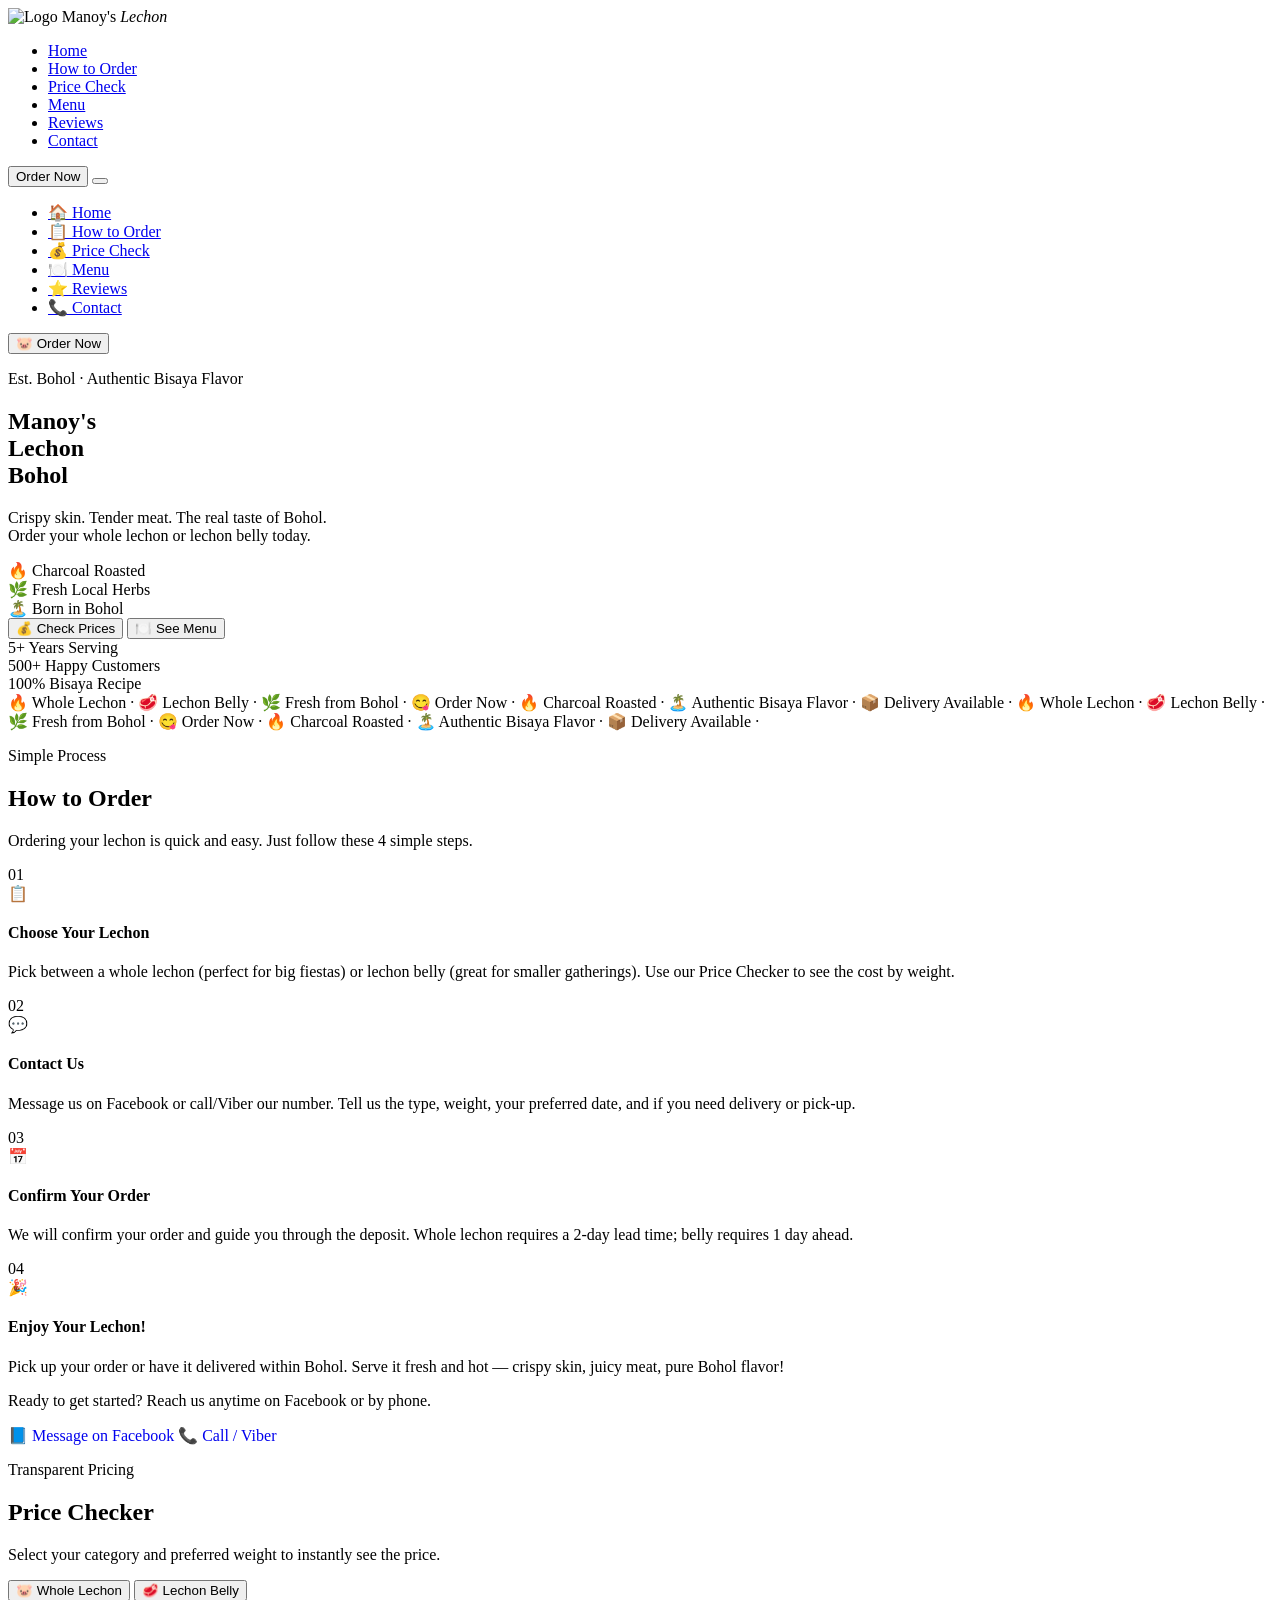
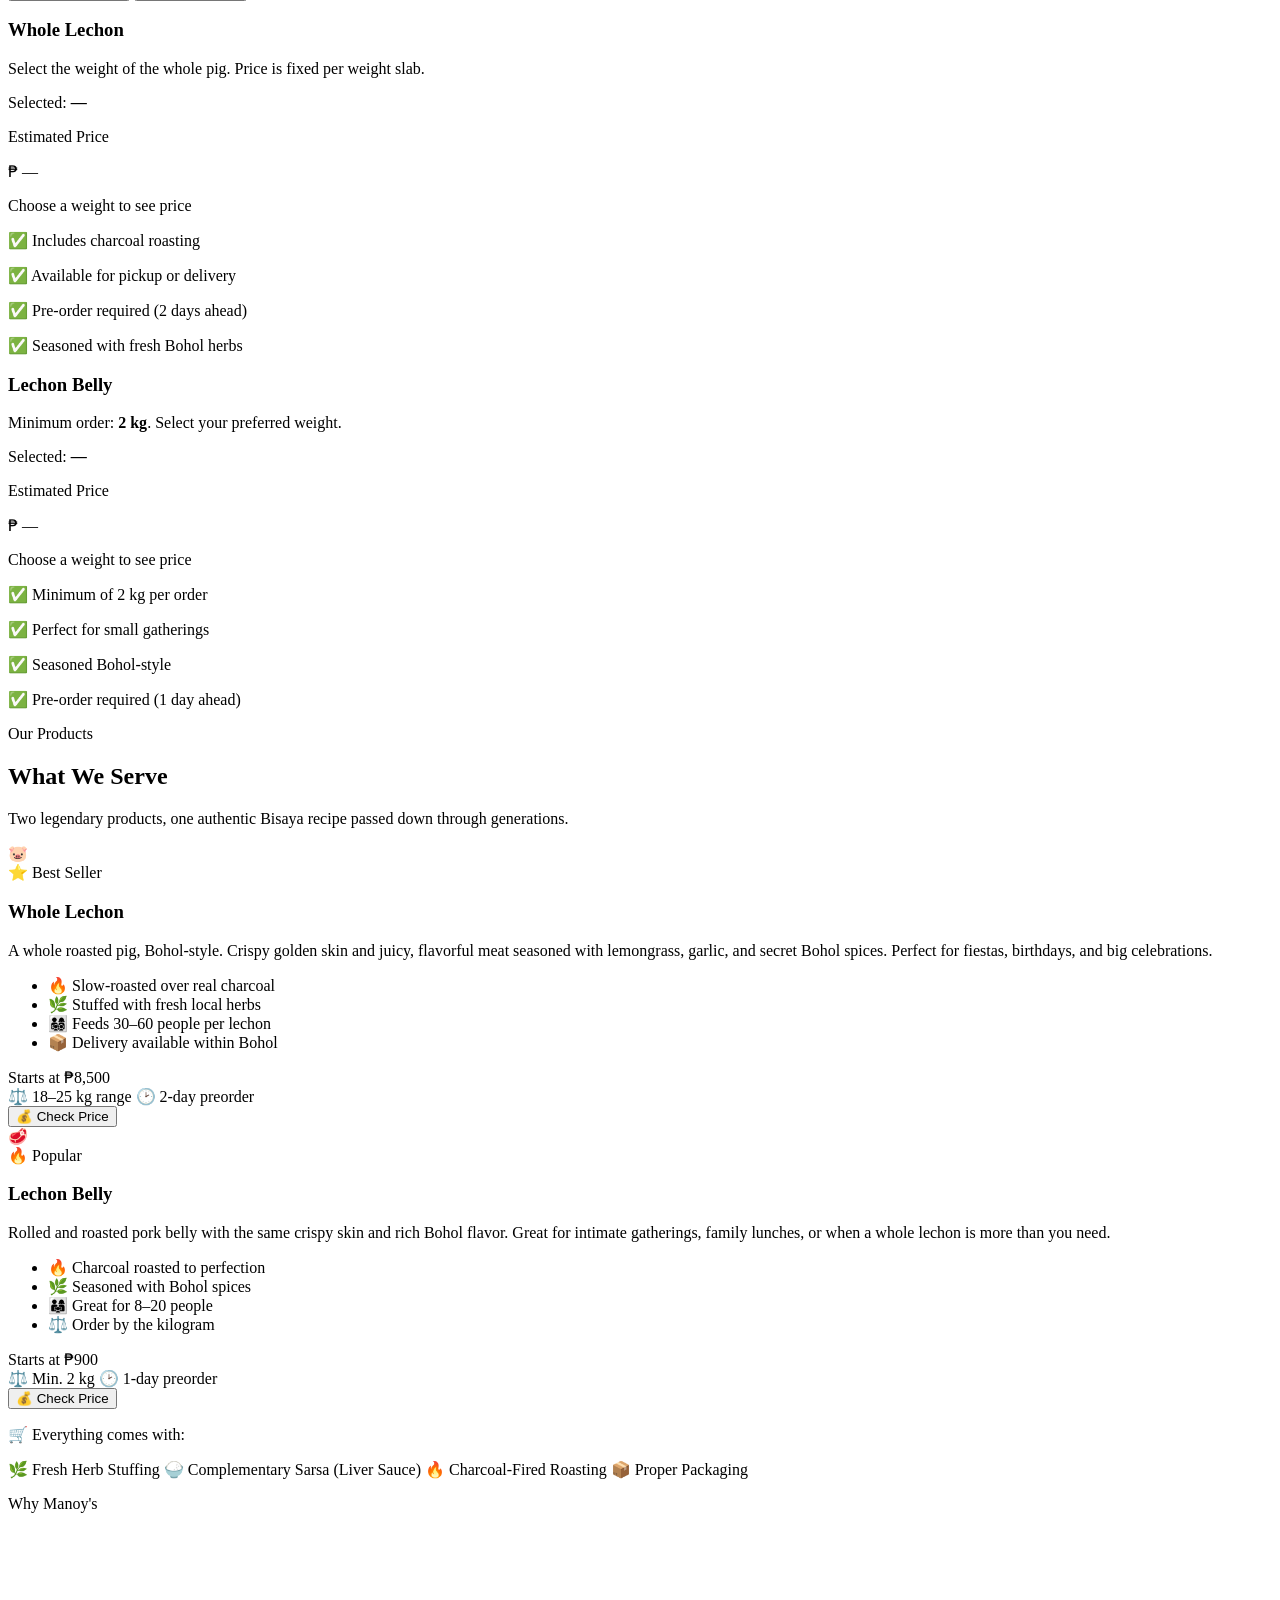
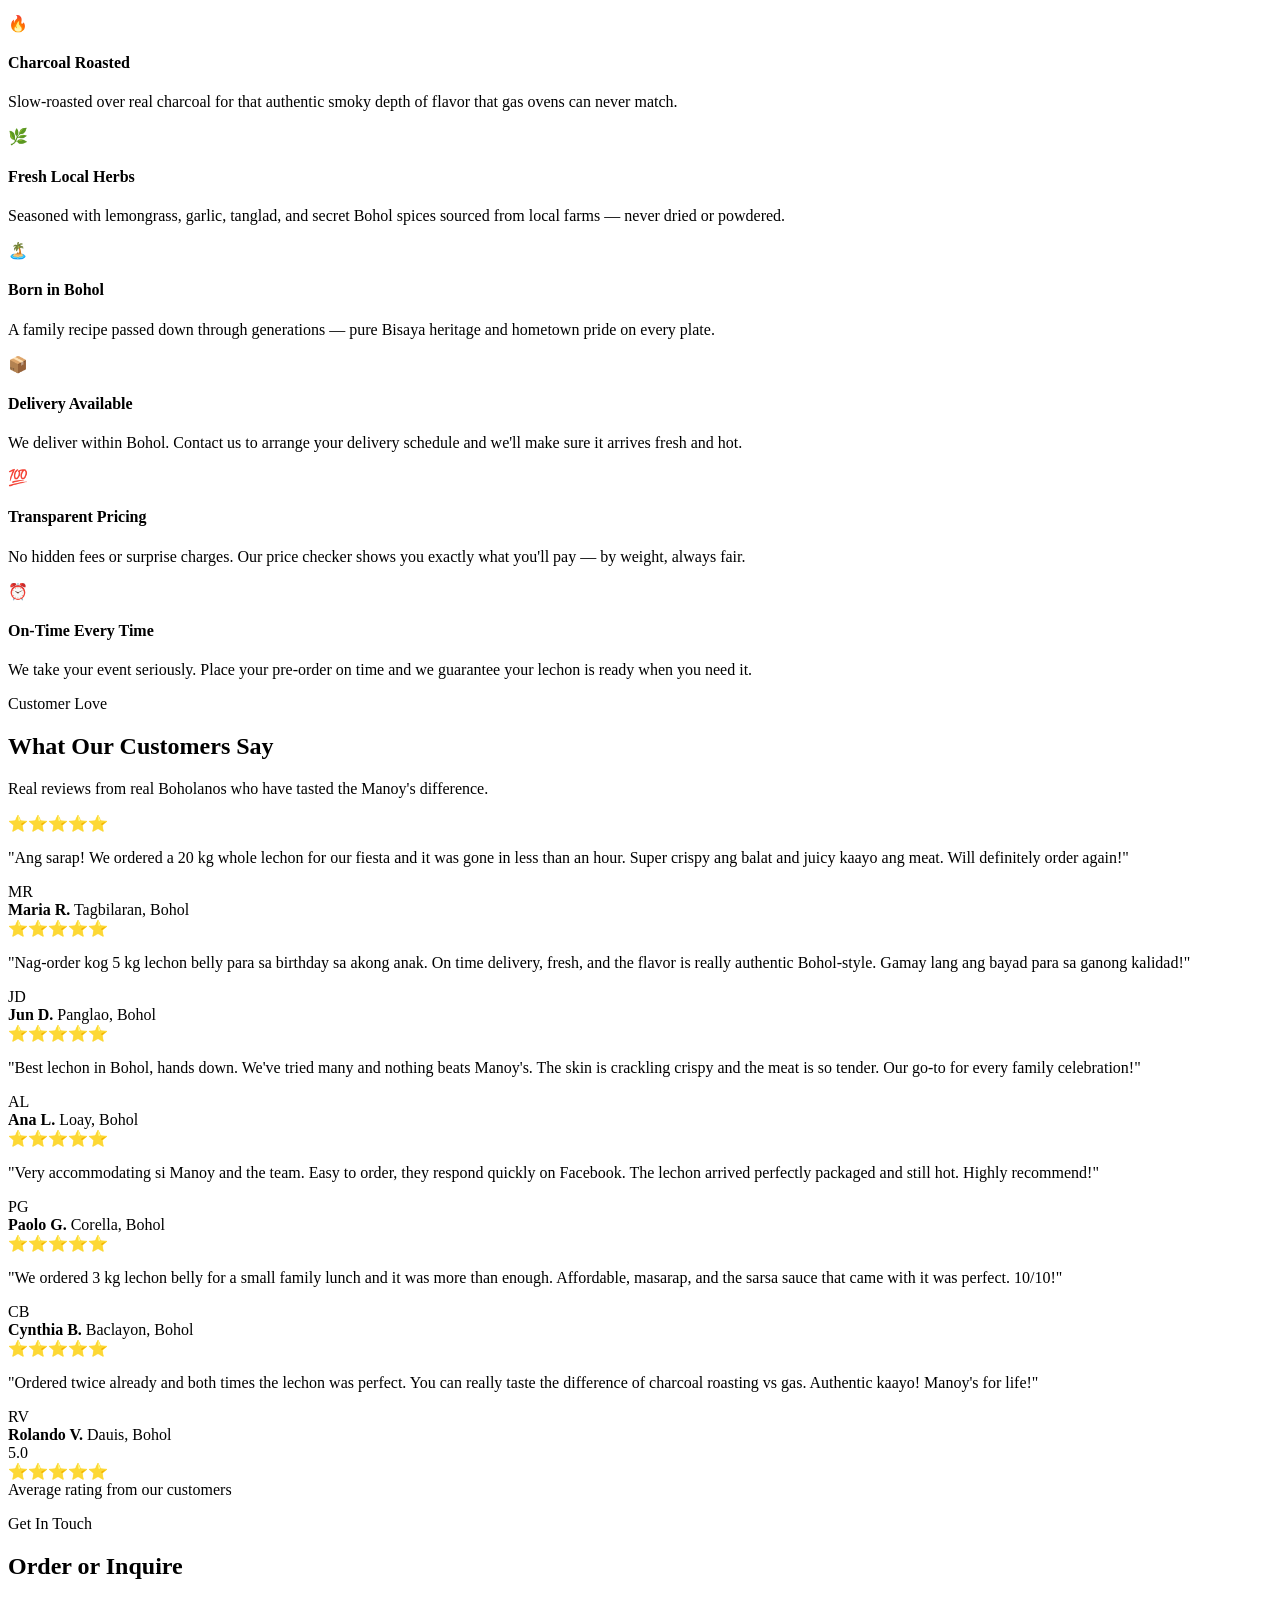
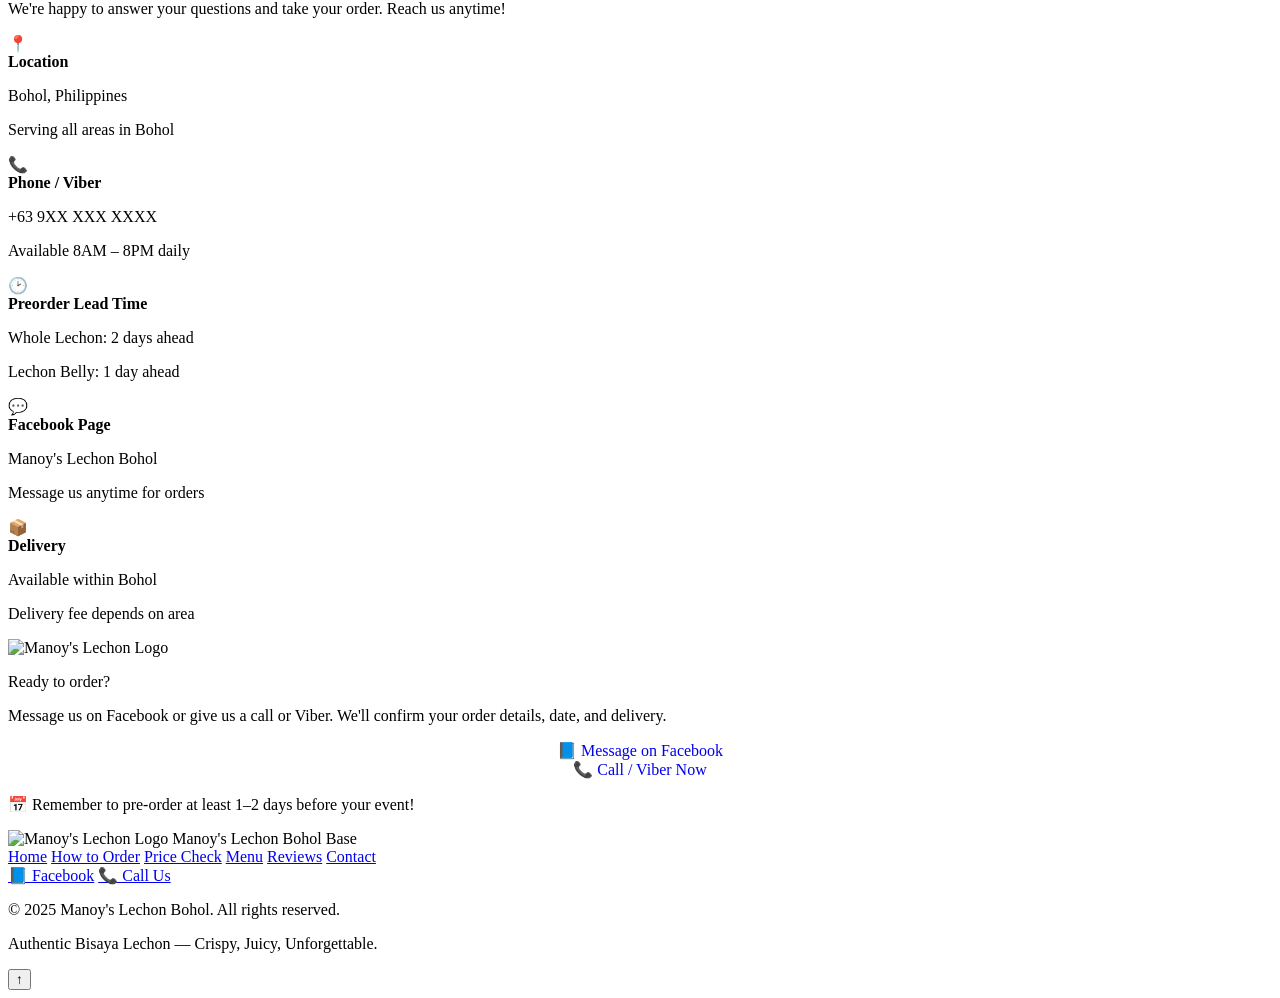
==== index.html @ db697793 "Create index.html for Manoy's Lechon Bohol website Add a complete HTML structure for Manoy's Lechon " ====
<!DOCTYPE html>
<html lang="en">
<head>
  <meta charset="UTF-8" />
  <meta name="viewport" content="width=device-width, initial-scale=1.0" />
  <title>Manoy's Lechon Bohol — Authentic Bisaya Lechon</title>
  <meta name="description" content="Manoy's Lechon Bohol — Crispy skin, tender meat, authentic Bisaya flavor. Order whole lechon or lechon belly for pickup or delivery in Bohol, Philippines." />
  <link rel="preconnect" href="https://fonts.googleapis.com" />
  <link rel="preconnect" href="https://fonts.gstatic.com" crossorigin />
  <link href="https://fonts.googleapis.com/css2?family=Playfair+Display:ital,wght@0,700;0,900;1,700&family=Nunito:wght@400;600;700;800&display=swap" rel="stylesheet" />
  <link rel="stylesheet" href="style.css" />
</head>
<body>

  <!-- ============================================================
       NAVBAR
  ============================================================ -->
  <nav class="navbar" id="navbar">
    <div class="nav-inner">
      <div class="logo">
       <img src="/asset/picture/logo.png" alt="Logo" class="logo-icon">
        <span class="logo-text">Manoy's <em>Lechon</em></span>
      </div>
      <ul class="nav-links" id="nav-links">
        <li><a href="#hero" onclick="closeMenu()">Home</a></li>
        <li><a href="#how-to-order" onclick="closeMenu()">How to Order</a></li>
        <li><a href="#price-checker" onclick="closeMenu()">Price Check</a></li>
        <li><a href="#menu" onclick="closeMenu()">Menu</a></li>
        <li><a href="#reviews" onclick="closeMenu()">Reviews</a></li>
        <li><a href="#contact" onclick="closeMenu()">Contact</a></li>
      </ul>
      <button class="nav-cta" onclick="document.getElementById('price-checker').scrollIntoView({behavior:'smooth'})">
        Order Now
      </button>
      <!-- Hamburger -->
      <button class="hamburger" id="hamburger" onclick="toggleMenu()" aria-label="Open menu">
        <span></span><span></span><span></span>
      </button>
    </div>
    <!-- Mobile Menu -->
    <div class="mobile-menu" id="mobile-menu">
      <ul>
        <li><a href="#hero" onclick="closeMenu()">🏠 Home</a></li>
        <li><a href="#how-to-order" onclick="closeMenu()">📋 How to Order</a></li>
        <li><a href="#price-checker" onclick="closeMenu()">💰 Price Check</a></li>
        <li><a href="#menu" onclick="closeMenu()">🍽️ Menu</a></li>
        <li><a href="#reviews" onclick="closeMenu()">⭐ Reviews</a></li>
        <li><a href="#contact" onclick="closeMenu()">📞 Contact</a></li>
      </ul>
      <button class="btn-primary mobile-order-btn"
        onclick="closeMenu(); document.getElementById('price-checker').scrollIntoView({behavior:'smooth'})">
        🐷 Order Now
      </button>
    </div>
  </nav>

  <!-- ============================================================
       HERO SECTION
  ============================================================ -->
  <section class="hero" id="hero">
    <!-- Flame decorations -->
    <div class="flame-wrap left">
      <div class="flame f1"></div>
      <div class="flame f2"></div>
      <div class="flame f3"></div>
    </div>
    <div class="flame-wrap right">
      <div class="flame f1"></div>
      <div class="flame f2"></div>
      <div class="flame f3"></div>
    </div>

    <div class="hero-content reveal">
      <p class="hero-sub">Est. Bohol · Authentic Bisaya Flavor</p>
      <h1 class="hero-title">
        Manoy's<br /><span class="accent-word">Lechon</span><br />Bohol
      </h1>
      <p class="hero-desc">
        Crispy skin. Tender meat. The real taste of Bohol.<br />
        Order your whole lechon or lechon belly today.
      </p>

      <!-- Trust badges -->
      <div class="hero-badges">
        <div class="hero-badge">🔥 Charcoal Roasted</div>
        <div class="hero-badge">🌿 Fresh Local Herbs</div>
        <div class="hero-badge">🏝️ Born in Bohol</div>
      </div>

      <div class="hero-btns">
        <button class="btn-primary" onclick="document.getElementById('price-checker').scrollIntoView({behavior:'smooth'})">
          💰 Check Prices
        </button>
        <button class="btn-outline" onclick="document.getElementById('menu').scrollIntoView({behavior:'smooth'})">
          🍽️ See Menu
        </button>
      </div>

      <!-- Quick stats -->
      <div class="hero-stats">
        <div class="hero-stat">
          <span class="stat-number">5+</span>
          <span class="stat-label">Years Serving</span>
        </div>
        <div class="stat-divider"></div>
        <div class="hero-stat">
          <span class="stat-number">500+</span>
          <span class="stat-label">Happy Customers</span>
        </div>
        <div class="stat-divider"></div>
        <div class="hero-stat">
          <span class="stat-number">100%</span>
          <span class="stat-label">Bisaya Recipe</span>
        </div>
      </div>
    </div>

    <!-- Scroll ticker -->
    <div class="ticker-wrap">
      <div class="ticker-track">
        <span class="ticker-item">🔥 Whole Lechon</span>
        <span class="ticker-item">·</span>
        <span class="ticker-item">🥩 Lechon Belly</span>
        <span class="ticker-item">·</span>
        <span class="ticker-item">🌿 Fresh from Bohol</span>
        <span class="ticker-item">·</span>
        <span class="ticker-item">😋 Order Now</span>
        <span class="ticker-item">·</span>
        <span class="ticker-item">🔥 Charcoal Roasted</span>
        <span class="ticker-item">·</span>
        <span class="ticker-item">🏝️ Authentic Bisaya Flavor</span>
        <span class="ticker-item">·</span>
        <span class="ticker-item">📦 Delivery Available</span>
        <span class="ticker-item">·</span>
        <span class="ticker-item">🔥 Whole Lechon</span>
        <span class="ticker-item">·</span>
        <span class="ticker-item">🥩 Lechon Belly</span>
        <span class="ticker-item">·</span>
        <span class="ticker-item">🌿 Fresh from Bohol</span>
        <span class="ticker-item">·</span>
        <span class="ticker-item">😋 Order Now</span>
        <span class="ticker-item">·</span>
        <span class="ticker-item">🔥 Charcoal Roasted</span>
        <span class="ticker-item">·</span>
        <span class="ticker-item">🏝️ Authentic Bisaya Flavor</span>
        <span class="ticker-item">·</span>
        <span class="ticker-item">📦 Delivery Available</span>
        <span class="ticker-item">·</span>
      </div>
    </div>
  </section>

  <!-- ============================================================
       HOW TO ORDER SECTION
  ============================================================ -->
  <section class="how-to-order" id="how-to-order">
    <div class="section-header reveal">
      <p class="section-tag">Simple Process</p>
      <h2 class="section-title">How to Order</h2>
      <p class="section-desc">Ordering your lechon is quick and easy. Just follow these 4 simple steps.</p>
    </div>

    <div class="steps-grid">
      <!-- Step 1 -->
      <div class="step-card reveal">
        <div class="step-number">01</div>
        <div class="step-icon">📋</div>
        <h4 class="step-title">Choose Your Lechon</h4>
        <p class="step-desc">Pick between a whole lechon (perfect for big fiestas) or lechon belly (great for smaller gatherings). Use our Price Checker to see the cost by weight.</p>
      </div>

      <!-- Step 2 -->
      <div class="step-card reveal">
        <div class="step-number">02</div>
        <div class="step-icon">💬</div>
        <h4 class="step-title">Contact Us</h4>
        <p class="step-desc">Message us on Facebook or call/Viber our number. Tell us the type, weight, your preferred date, and if you need delivery or pick-up.</p>
      </div>

      <!-- Step 3 -->
      <div class="step-card reveal">
        <div class="step-number">03</div>
        <div class="step-icon">📅</div>
        <h4 class="step-title">Confirm Your Order</h4>
        <p class="step-desc">We will confirm your order and guide you through the deposit. Whole lechon requires a 2-day lead time; belly requires 1 day ahead.</p>
      </div>

      <!-- Step 4 -->
      <div class="step-card reveal">
        <div class="step-number">04</div>
        <div class="step-icon">🎉</div>
        <h4 class="step-title">Enjoy Your Lechon!</h4>
        <p class="step-desc">Pick up your order or have it delivered within Bohol. Serve it fresh and hot — crispy skin, juicy meat, pure Bohol flavor!</p>
      </div>
    </div>

    <!-- CTA strip -->
    <div class="steps-cta reveal">
      <p>Ready to get started? Reach us anytime on Facebook or by phone.</p>
      <div class="steps-cta-btns">
        <a class="btn-primary" href="#" style="text-decoration:none;">📘 Message on Facebook</a>
        <a class="btn-outline" href="tel:+639XXXXXXXXX" style="text-decoration:none;">📞 Call / Viber</a>
      </div>
    </div>
  </section>

  <!-- ============================================================
       PRICE CHECKER SECTION
  ============================================================ -->
  <section class="price-checker" id="price-checker">
    <div class="section-header reveal">
      <p class="section-tag">Transparent Pricing</p>
      <h2 class="section-title">Price Checker</h2>
      <p class="section-desc">Select your category and preferred weight to instantly see the price.</p>
    </div>

    <!-- Category Tabs -->
    <div class="tab-group reveal">
      <button class="tab-btn active" data-tab="whole" onclick="switchTab('whole', this)">
        🐷 Whole Lechon
      </button>
      <button class="tab-btn" data-tab="belly" onclick="switchTab('belly', this)">
        🥩 Lechon Belly
      </button>
    </div>

    <!-- ── WHOLE LECHON PANEL ── -->
    <div class="tab-panel active reveal" id="panel-whole">
      <div class="checker-card">
        <div class="checker-left">
          <h3 class="checker-cat-title">Whole Lechon</h3>
          <p class="checker-note">Select the weight of the whole pig. Price is fixed per weight slab.</p>
          <div class="kg-buttons" id="whole-kg-buttons">
            <!-- Buttons are generated by JavaScript from WHOLE_LECHON_PRICES -->
          </div>
          <div class="kg-display">
            <span>Selected: </span>
            <strong id="whole-selected-kg">—</strong>
          </div>
        </div>

        <div class="checker-right">
          <div class="price-box" id="whole-price-box">
            <p class="price-label">Estimated Price</p>
            <p class="price-amount" id="whole-price">₱ —</p>
            <p class="price-sub" id="whole-price-sub">Choose a weight to see price</p>
            <div class="avail-badge" id="whole-avail"></div>
          </div>
          <div class="checker-info-box">
            <p>✅ Includes charcoal roasting</p>
            <p>✅ Available for pickup or delivery</p>
            <p>✅ Pre-order required (2 days ahead)</p>
            <p>✅ Seasoned with fresh Bohol herbs</p>
          </div>
        </div>
      </div>
    </div>

    <!-- ── LECHON BELLY PANEL ── -->
    <div class="tab-panel" id="panel-belly">
      <div class="checker-card">
        <div class="checker-left">
          <h3 class="checker-cat-title">Lechon Belly</h3>
          <p class="checker-note">Minimum order: <strong>2 kg</strong>. Select your preferred weight.</p>
          <div class="kg-buttons" id="belly-kg-buttons">
            <!-- Buttons are generated by JavaScript from BELLY_PRICES -->
          </div>
          <div class="kg-display">
            <span>Selected: </span>
            <strong id="belly-selected-kg">—</strong>
          </div>
        </div>

        <div class="checker-right">
          <div class="price-box" id="belly-price-box">
            <p class="price-label">Estimated Price</p>
            <p class="price-amount" id="belly-price">₱ —</p>
            <p class="price-sub" id="belly-price-sub">Choose a weight to see price</p>
            <div class="avail-badge" id="belly-avail"></div>
          </div>
          <div class="checker-info-box">
            <p>✅ Minimum of 2 kg per order</p>
            <p>✅ Perfect for small gatherings</p>
            <p>✅ Seasoned Bohol-style</p>
            <p>✅ Pre-order required (1 day ahead)</p>
          </div>
        </div>
      </div>
    </div>
  </section>

  <!-- ============================================================
       MENU / PRODUCT SHOWCASE SECTION
  ============================================================ -->
  <section class="menu-section" id="menu">
    <div class="section-header reveal">
      <p class="section-tag">Our Products</p>
      <h2 class="section-title">What We Serve</h2>
      <p class="section-desc">Two legendary products, one authentic Bisaya recipe passed down through generations.</p>
    </div>

    <div class="menu-grid">
      <!-- Whole Lechon Card -->
      <div class="menu-card reveal">
        <div class="menu-img-wrap">
          <div class="menu-img-placeholder whole-placeholder">
            <span class="product-emoji">🐷</span>
          </div>
          <div class="menu-badge">⭐ Best Seller</div>
        </div>
        <div class="menu-card-body">
          <h3>Whole Lechon</h3>
          <p>A whole roasted pig, Bohol-style. Crispy golden skin and juicy, flavorful meat seasoned with lemongrass, garlic, and secret Bohol spices. Perfect for fiestas, birthdays, and big celebrations.</p>
          <ul class="menu-features">
            <li>🔥 Slow-roasted over real charcoal</li>
            <li>🌿 Stuffed with fresh local herbs</li>
            <li>👨‍👩‍👧‍👦 Feeds 30–60 people per lechon</li>
            <li>📦 Delivery available within Bohol</li>
          </ul>
          <div class="menu-price-range">
            <span class="price-from">Starts at</span>
            <span class="price-value" id="whole-start-price">₱8,500</span>
          </div>
          <div class="menu-specs">
            <span>⚖️ 18–25 kg range</span>
            <span>🕑 2-day preorder</span>
          </div>
          <button class="btn-primary" onclick="switchTab('whole', document.querySelector('[data-tab=whole]')); document.getElementById('price-checker').scrollIntoView({behavior:'smooth'})">
            💰 Check Price
          </button>
        </div>
      </div>

      <!-- Lechon Belly Card -->
      <div class="menu-card reveal">
        <div class="menu-img-wrap">
          <div class="menu-img-placeholder belly-placeholder">
            <span class="product-emoji">🥩</span>
          </div>
          <div class="menu-badge belly-badge">🔥 Popular</div>
        </div>
        <div class="menu-card-body">
          <h3>Lechon Belly</h3>
          <p>Rolled and roasted pork belly with the same crispy skin and rich Bohol flavor. Great for intimate gatherings, family lunches, or when a whole lechon is more than you need.</p>
          <ul class="menu-features">
            <li>🔥 Charcoal roasted to perfection</li>
            <li>🌿 Seasoned with Bohol spices</li>
            <li>👨‍👩‍👧 Great for 8–20 people</li>
            <li>⚖️ Order by the kilogram</li>
          </ul>
          <div class="menu-price-range">
            <span class="price-from">Starts at</span>
            <span class="price-value" id="belly-start-price">₱900</span>
          </div>
          <div class="menu-specs">
            <span>⚖️ Min. 2 kg</span>
            <span>🕑 1-day preorder</span>
          </div>
          <button class="btn-primary" onclick="switchTab('belly', document.querySelector('[data-tab=belly]')); document.getElementById('price-checker').scrollIntoView({behavior:'smooth'})">
            💰 Check Price
          </button>
        </div>
      </div>
    </div>

    <!-- Add-ons bar -->
    <div class="addons-bar reveal">
      <p class="addons-label">🛒 Everything comes with:</p>
      <div class="addons-chips">
        <span class="addon-chip">🌿 Fresh Herb Stuffing</span>
        <span class="addon-chip">🍚 Complementary Sarsa (Liver Sauce)</span>
        <span class="addon-chip">🔥 Charcoal-Fired Roasting</span>
        <span class="addon-chip">📦 Proper Packaging</span>
      </div>
    </div>
  </section>

  <!-- ============================================================
       WHY US SECTION
  ============================================================ -->
  <section class="why-us">
    <div class="section-header reveal">
      <p class="section-tag">Why Manoy's</p>
      <h2 class="section-title" style="color:#fff;">The Manoy's Difference</h2>
      <p class="section-desc" style="color:rgba(255,255,255,0.65);">We don't cut corners. Every lechon is made the right way — the Bisaya way.</p>
    </div>
    <div class="why-grid">
      <div class="why-card reveal">
        <div class="why-icon">🔥</div>
        <h4>Charcoal Roasted</h4>
        <p>Slow-roasted over real charcoal for that authentic smoky depth of flavor that gas ovens can never match.</p>
      </div>
      <div class="why-card reveal">
        <div class="why-icon">🌿</div>
        <h4>Fresh Local Herbs</h4>
        <p>Seasoned with lemongrass, garlic, tanglad, and secret Bohol spices sourced from local farms — never dried or powdered.</p>
      </div>
      <div class="why-card reveal">
        <div class="why-icon">🏝️</div>
        <h4>Born in Bohol</h4>
        <p>A family recipe passed down through generations — pure Bisaya heritage and hometown pride on every plate.</p>
      </div>
      <div class="why-card reveal">
        <div class="why-icon">📦</div>
        <h4>Delivery Available</h4>
        <p>We deliver within Bohol. Contact us to arrange your delivery schedule and we'll make sure it arrives fresh and hot.</p>
      </div>
      <div class="why-card reveal">
        <div class="why-icon">💯</div>
        <h4>Transparent Pricing</h4>
        <p>No hidden fees or surprise charges. Our price checker shows you exactly what you'll pay — by weight, always fair.</p>
      </div>
      <div class="why-card reveal">
        <div class="why-icon">⏰</div>
        <h4>On-Time Every Time</h4>
        <p>We take your event seriously. Place your pre-order on time and we guarantee your lechon is ready when you need it.</p>
      </div>
    </div>
  </section>

  <!-- ============================================================
       REVIEWS / TESTIMONIALS SECTION
  ============================================================ -->
  <section class="reviews-section" id="reviews">
    <div class="section-header reveal">
      <p class="section-tag">Customer Love</p>
      <h2 class="section-title">What Our Customers Say</h2>
      <p class="section-desc">Real reviews from real Boholanos who have tasted the Manoy's difference.</p>
    </div>

    <div class="reviews-grid">
      <!-- Review 1 -->
      <div class="review-card reveal">
        <div class="review-stars">⭐⭐⭐⭐⭐</div>
        <p class="review-text">"Ang sarap! We ordered a 20 kg whole lechon for our fiesta and it was gone in less than an hour. Super crispy ang balat and juicy kaayo ang meat. Will definitely order again!"</p>
        <div class="review-author">
          <div class="author-avatar">MR</div>
          <div>
            <strong>Maria R.</strong>
            <span>Tagbilaran, Bohol</span>
          </div>
        </div>
      </div>

      <!-- Review 2 -->
      <div class="review-card reveal">
        <div class="review-stars">⭐⭐⭐⭐⭐</div>
        <p class="review-text">"Nag-order kog 5 kg lechon belly para sa birthday sa akong anak. On time delivery, fresh, and the flavor is really authentic Bohol-style. Gamay lang ang bayad para sa ganong kalidad!"</p>
        <div class="review-author">
          <div class="author-avatar">JD</div>
          <div>
            <strong>Jun D.</strong>
            <span>Panglao, Bohol</span>
          </div>
        </div>
      </div>

      <!-- Review 3 -->
      <div class="review-card reveal">
        <div class="review-stars">⭐⭐⭐⭐⭐</div>
        <p class="review-text">"Best lechon in Bohol, hands down. We've tried many and nothing beats Manoy's. The skin is crackling crispy and the meat is so tender. Our go-to for every family celebration!"</p>
        <div class="review-author">
          <div class="author-avatar">AL</div>
          <div>
            <strong>Ana L.</strong>
            <span>Loay, Bohol</span>
          </div>
        </div>
      </div>

      <!-- Review 4 -->
      <div class="review-card reveal">
        <div class="review-stars">⭐⭐⭐⭐⭐</div>
        <p class="review-text">"Very accommodating si Manoy and the team. Easy to order, they respond quickly on Facebook. The lechon arrived perfectly packaged and still hot. Highly recommend!"</p>
        <div class="review-author">
          <div class="author-avatar">PG</div>
          <div>
            <strong>Paolo G.</strong>
            <span>Corella, Bohol</span>
          </div>
        </div>
      </div>

      <!-- Review 5 -->
      <div class="review-card reveal">
        <div class="review-stars">⭐⭐⭐⭐⭐</div>
        <p class="review-text">"We ordered 3 kg lechon belly for a small family lunch and it was more than enough. Affordable, masarap, and the sarsa sauce that came with it was perfect. 10/10!"</p>
        <div class="review-author">
          <div class="author-avatar">CB</div>
          <div>
            <strong>Cynthia B.</strong>
            <span>Baclayon, Bohol</span>
          </div>
        </div>
      </div>

      <!-- Review 6 -->
      <div class="review-card reveal">
        <div class="review-stars">⭐⭐⭐⭐⭐</div>
        <p class="review-text">"Ordered twice already and both times the lechon was perfect. You can really taste the difference of charcoal roasting vs gas. Authentic kaayo! Manoy's for life!"</p>
        <div class="review-author">
          <div class="author-avatar">RV</div>
          <div>
            <strong>Rolando V.</strong>
            <span>Dauis, Bohol</span>
          </div>
        </div>
      </div>
    </div>

    <!-- Overall rating badge -->
    <div class="rating-badge reveal">
      <div class="rating-score">5.0</div>
      <div class="rating-stars">⭐⭐⭐⭐⭐</div>
      <div class="rating-label">Average rating from our customers</div>
    </div>
  </section>

  <!-- ============================================================
       CONTACT SECTION
  ============================================================ -->
  <section class="contact-section" id="contact">
    <div class="section-header reveal">
      <p class="section-tag">Get In Touch</p>
      <h2 class="section-title">Order or Inquire</h2>
      <p class="section-desc">We're happy to answer your questions and take your order. Reach us anytime!</p>
    </div>
    <div class="contact-grid reveal">
      <div class="contact-info">
        <div class="contact-item">
          <span class="contact-icon">📍</span>
          <div>
            <strong>Location</strong>
            <p>Bohol, Philippines</p>
            <p class="contact-sub">Serving all areas in Bohol</p>
          </div>
        </div>
        <div class="contact-item">
          <span class="contact-icon">📞</span>
          <div>
            <strong>Phone / Viber</strong>
            <p>+63 9XX XXX XXXX</p>
            <p class="contact-sub">Available 8AM – 8PM daily</p>
          </div>
        </div>
        <div class="contact-item">
          <span class="contact-icon">🕑</span>
          <div>
            <strong>Preorder Lead Time</strong>
            <p>Whole Lechon: 2 days ahead</p>
            <p>Lechon Belly: 1 day ahead</p>
          </div>
        </div>
        <div class="contact-item">
          <span class="contact-icon">💬</span>
          <div>
            <strong>Facebook Page</strong>
            <p>Manoy's Lechon Bohol</p>
            <p class="contact-sub">Message us anytime for orders</p>
          </div>
        </div>
        <div class="contact-item">
          <span class="contact-icon">📦</span>
          <div>
            <strong>Delivery</strong>
            <p>Available within Bohol</p>
            <p class="contact-sub">Delivery fee depends on area</p>
          </div>
        </div>
      </div>

    <div class="contact-cta-box">
    <div class="cta-icon-wrap">
    <img src="/asset/picture/logo.png" alt="Manoy's Lechon Logo">
    </div>
        <p class="cta-headline">Ready to order?</p>
        <p class="cta-sub">Message us on Facebook or give us a call or Viber. We'll confirm your order details, date, and delivery.</p>
        <a class="btn-primary" href="#" style="display:inline-block;text-decoration:none;width:100%;text-align:center;">
          📘 Message on Facebook
        </a>
        <a class="btn-outline" href="tel:+639XXXXXXXXX" style="display:inline-block;text-decoration:none;width:100%;text-align:center;">
          📞 Call / Viber Now
        </a>
        <div class="cta-note">
          <p>📅 Remember to pre-order at least 1–2 days before your event!</p>
        </div>
      </div>
    </div>
  </section>

  <!-- ============================================================
       FOOTER
  ============================================================ -->
  <footer class="footer">
    <div class="footer-inner">
      <div class="footer-logo">
        <img src="/asset/picture/logo.png" alt="Manoy's Lechon Logo" class="big-logo">
        <span>Manoy's Lechon Bohol Base</span>
      </div>

      <div class="footer-links">
        <a href="#hero">Home</a>
        <a href="#how-to-order">How to Order</a>
        <a href="#price-checker">Price Check</a>
        <a href="#menu">Menu</a>
        <a href="#reviews">Reviews</a>
        <a href="#contact">Contact</a>
      </div>

      <div class="footer-socials">
        <a href="#" class="social-btn">📘 Facebook</a>
        <a href="tel:+639XXXXXXXXX" class="social-btn">📞 Call Us</a>
      </div>

      <p class="footer-copy">© 2025 Manoy's Lechon Bohol. All rights reserved.</p>
      <p class="footer-tagline">Authentic Bisaya Lechon — Crispy, Juicy, Unforgettable.</p>
    </div>
  </footer>

  <!-- Back to Top Button -->
  <button class="back-to-top" id="back-to-top" onclick="window.scrollTo({top:0,behavior:'smooth'})" aria-label="Back to top">
    ↑
  </button>

  <script src="javascript.js"></script>
</body>
</html>
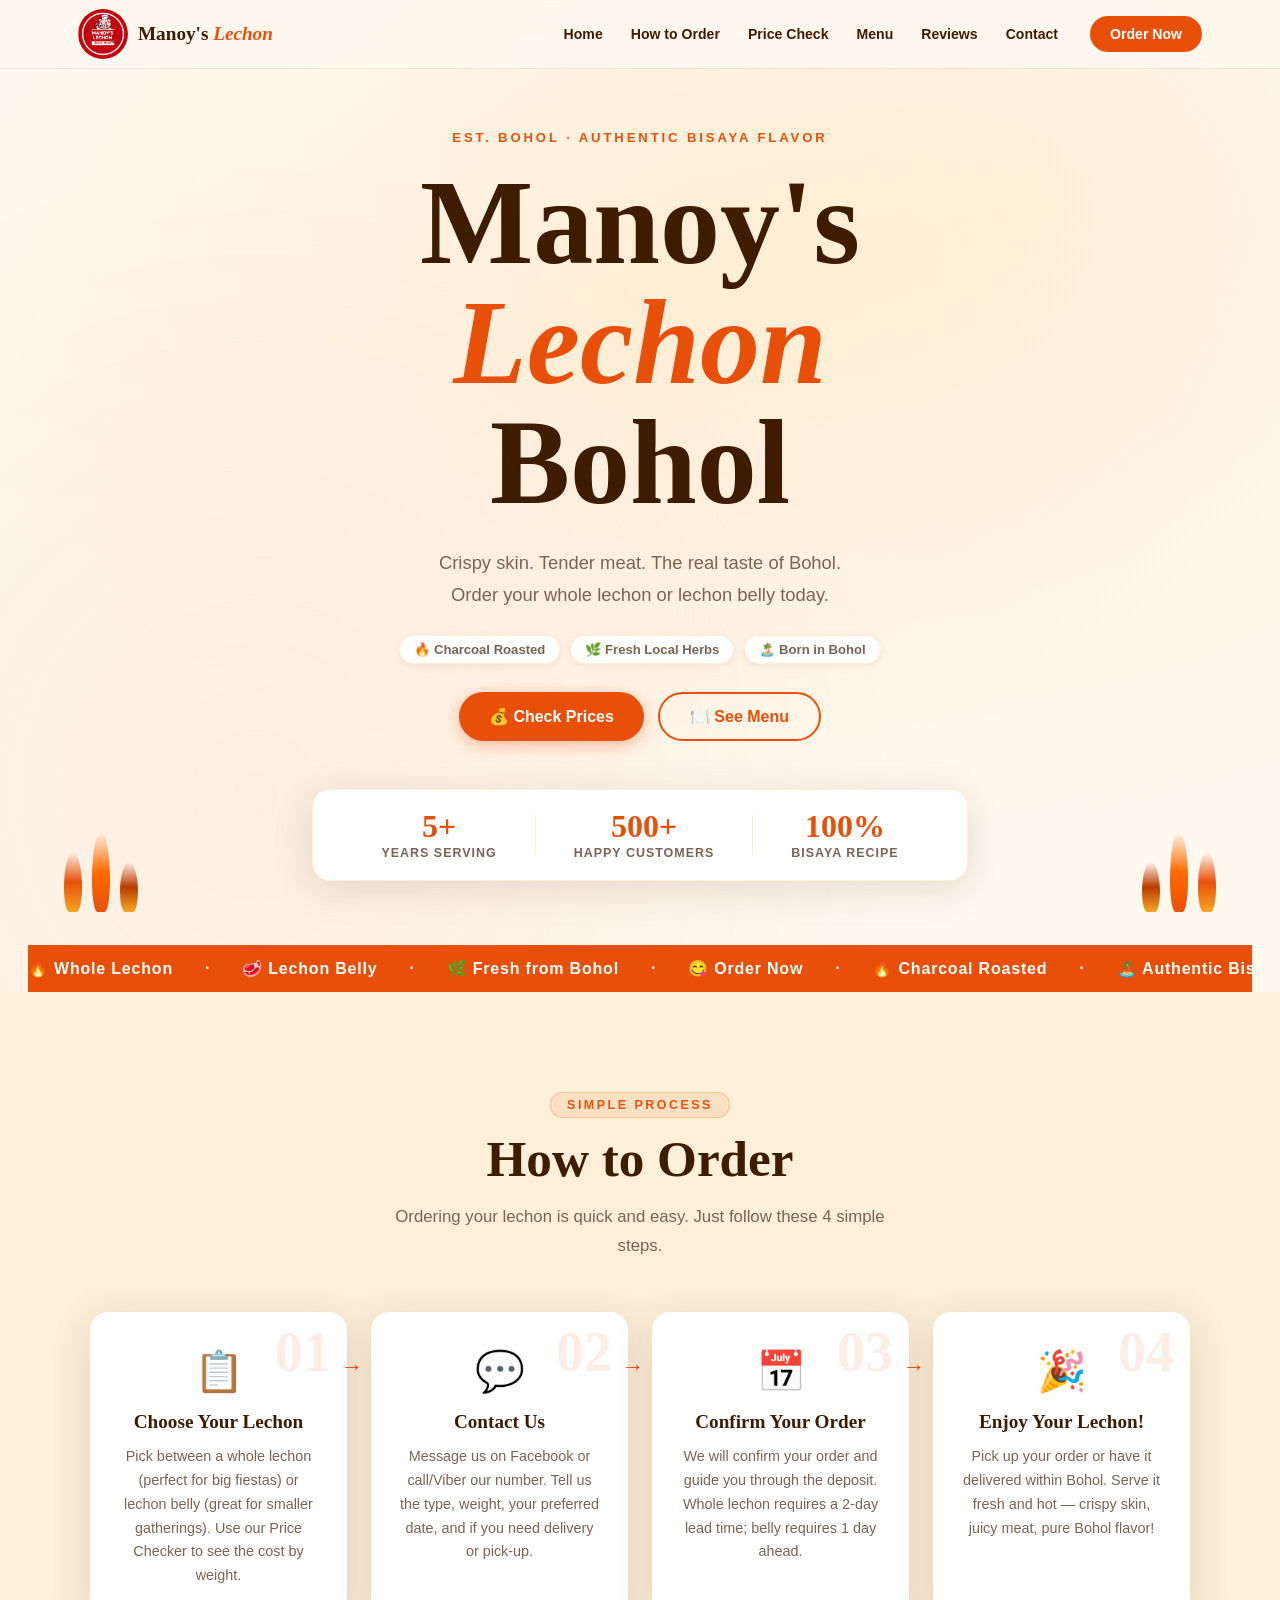
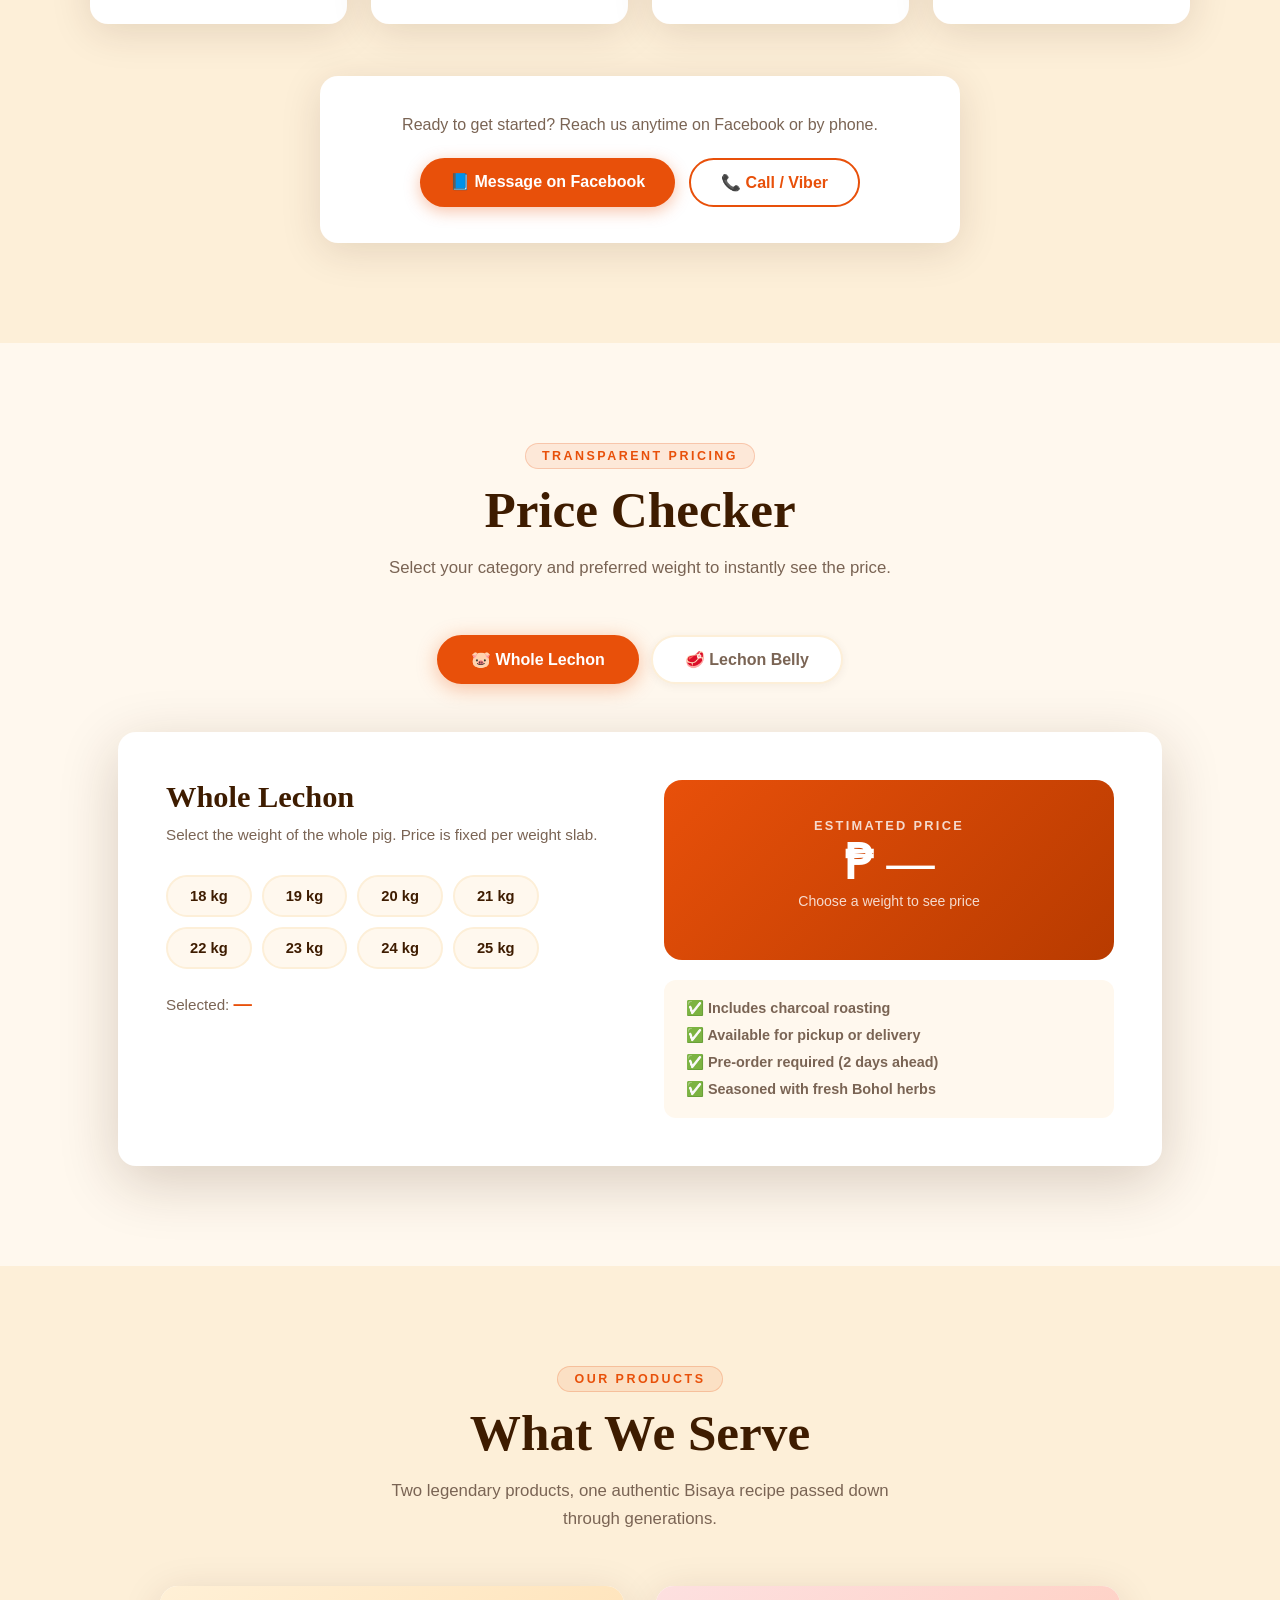
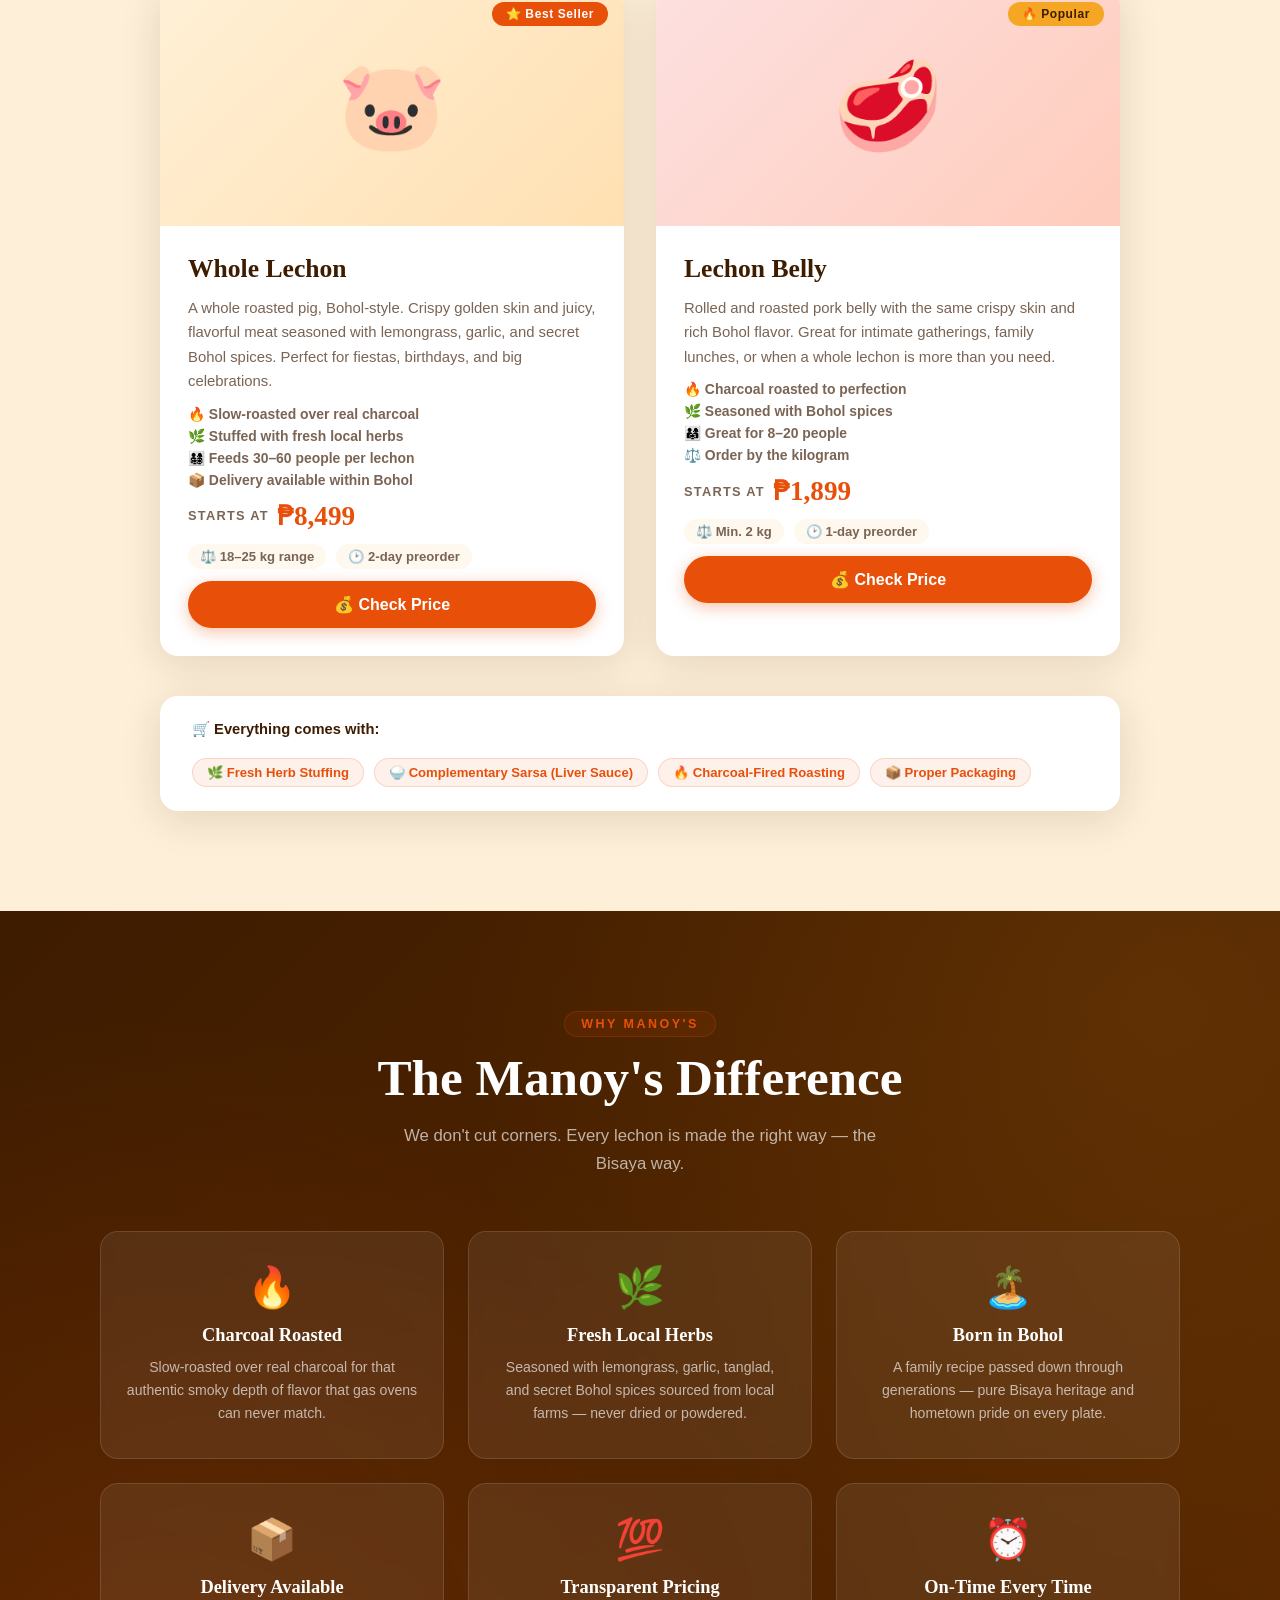
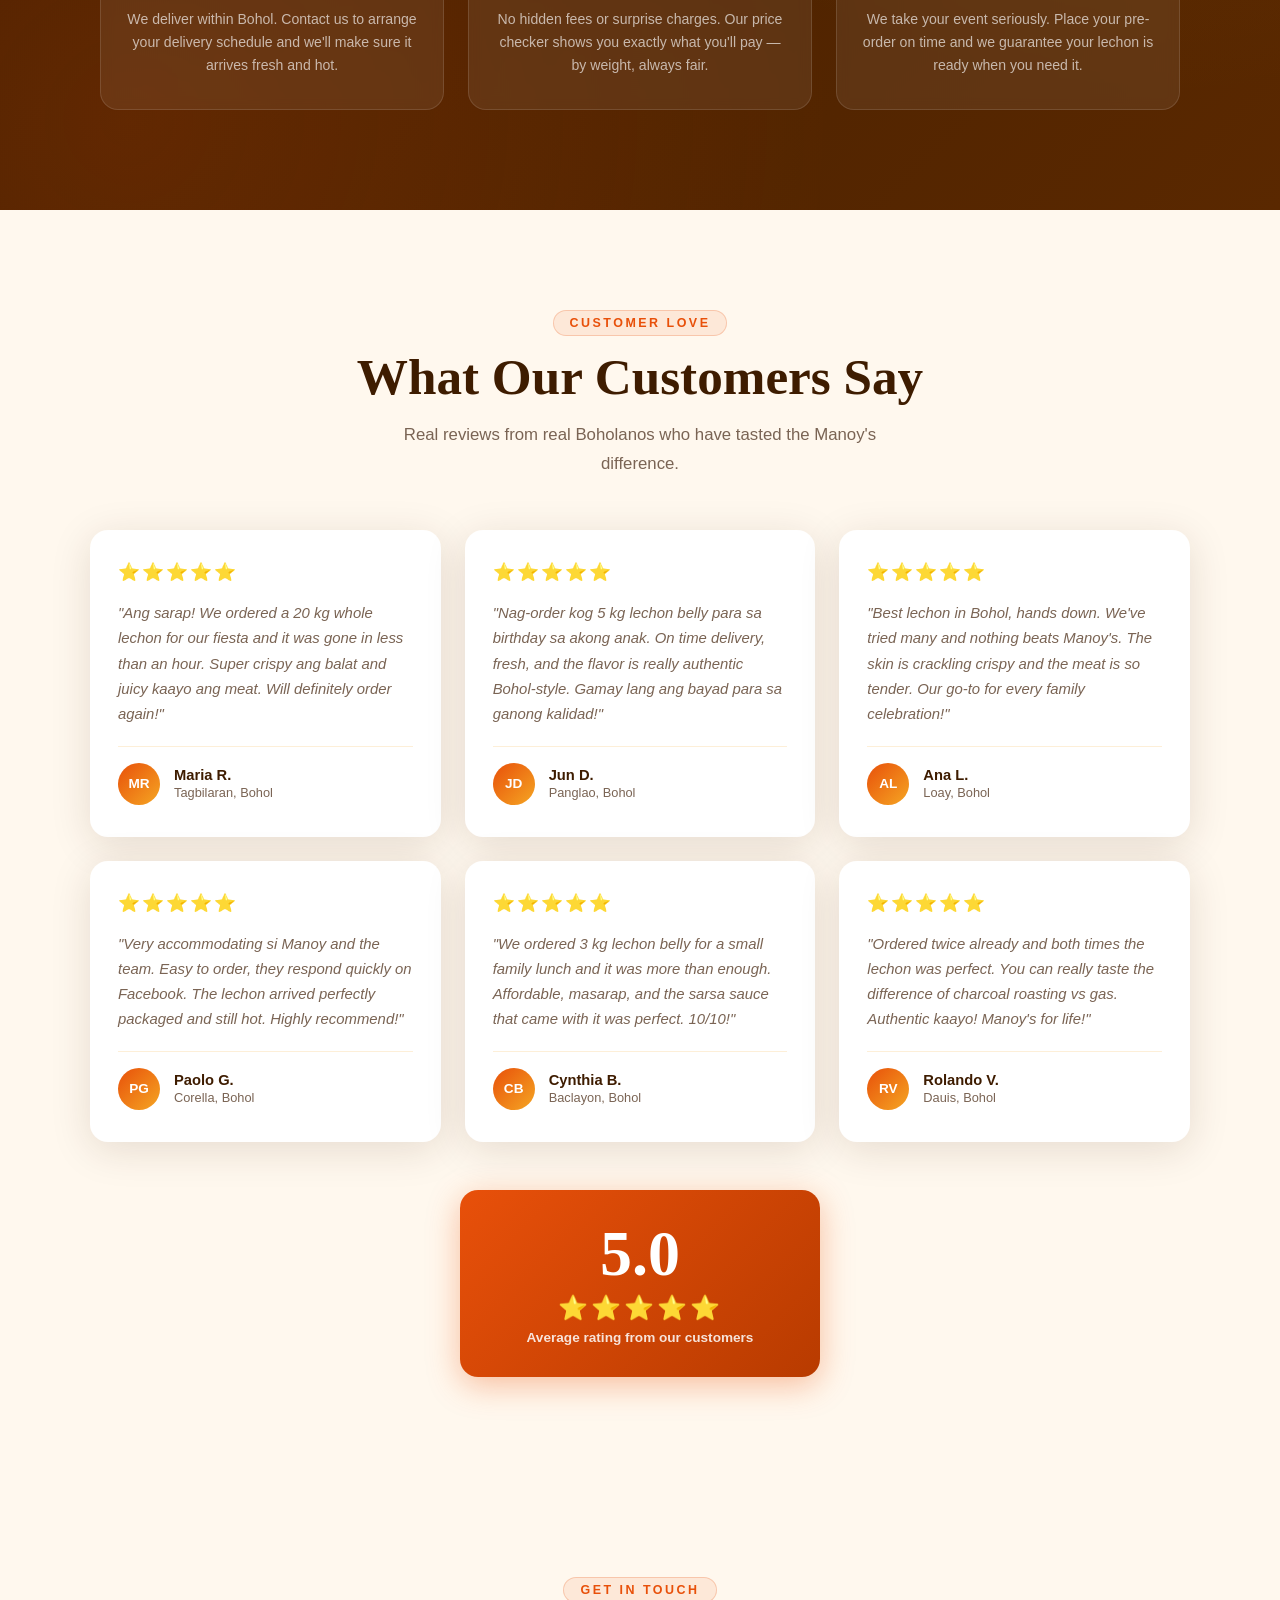
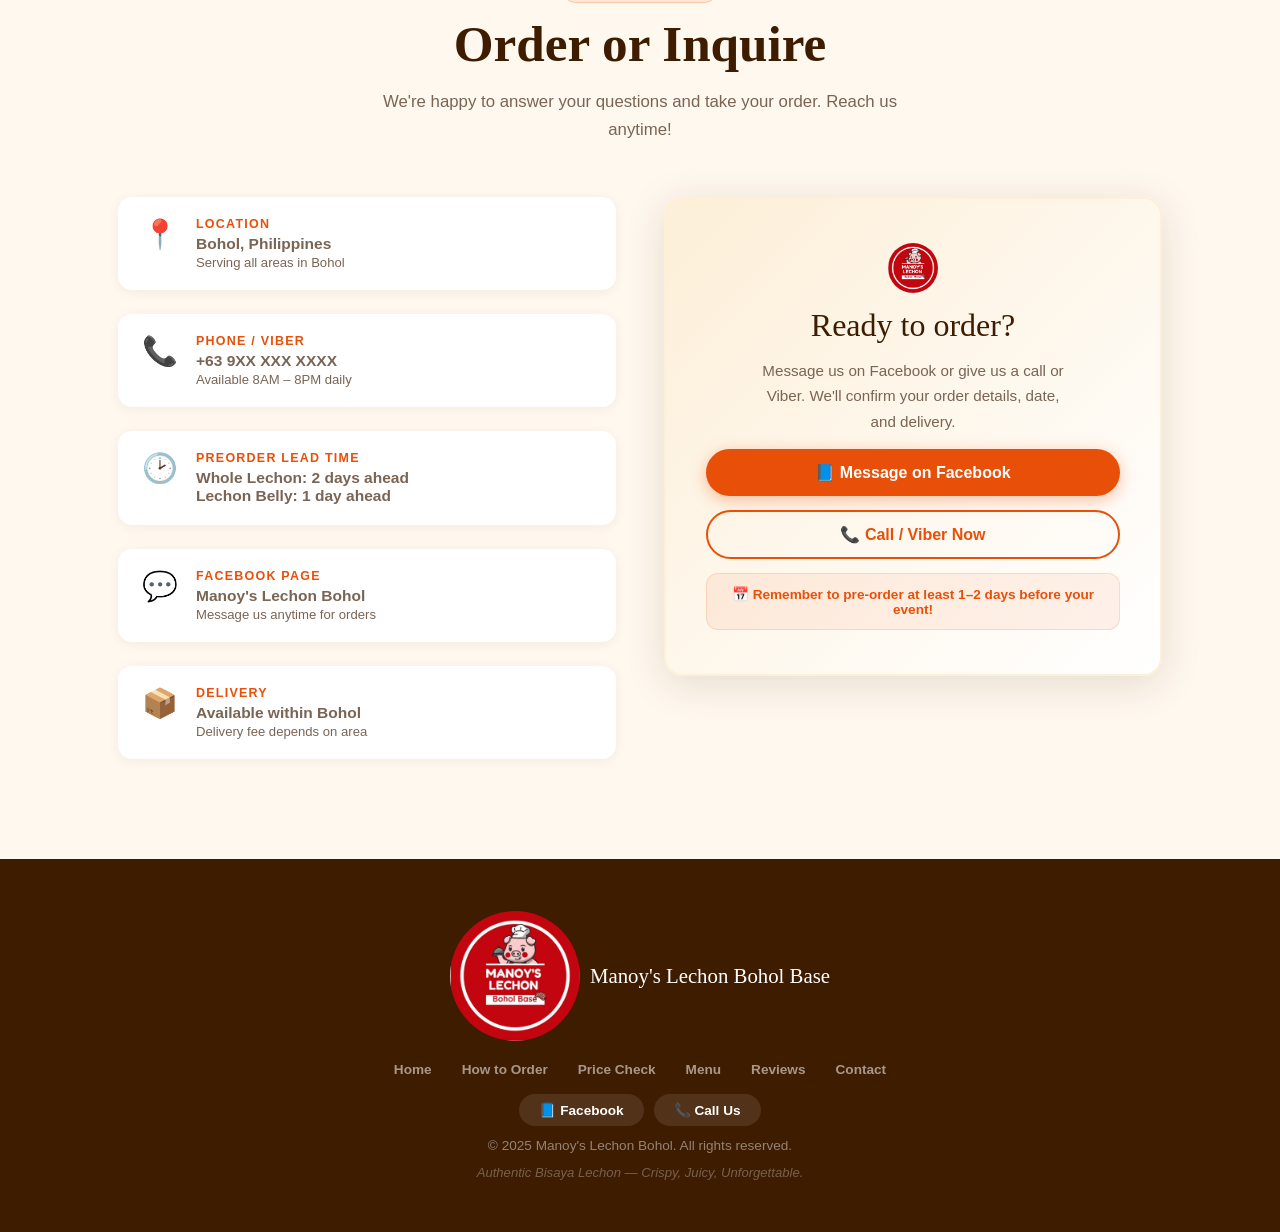
==== commit 85131334: "Fix logo image paths in index.html" ====
--- a/index.html
+++ b/index.html
@@ -18,7 +18,7 @@
   <nav class="navbar" id="navbar">
     <div class="nav-inner">
       <div class="logo">
-       <img src="/asset/picture/logo.png" alt="Logo" class="logo-icon">
+       <img src="asset/picture/logo.png" alt="Logo" class="logo-icon">
         <span class="logo-text">Manoy's <em>Lechon</em></span>
       </div>
       <ul class="nav-links" id="nav-links">
@@ -571,7 +571,7 @@
 
     <div class="contact-cta-box">
     <div class="cta-icon-wrap">
-    <img src="/asset/picture/logo.png" alt="Manoy's Lechon Logo">
+    <img src="asset/picture/logo.png" alt="Manoy's Lechon Logo">
     </div>
         <p class="cta-headline">Ready to order?</p>
         <p class="cta-sub">Message us on Facebook or give us a call or Viber. We'll confirm your order details, date, and delivery.</p>
@@ -594,7 +594,7 @@
   <footer class="footer">
     <div class="footer-inner">
       <div class="footer-logo">
-        <img src="/asset/picture/logo.png" alt="Manoy's Lechon Logo" class="big-logo">
+        <img src="asset/picture/logo.png" alt="Manoy's Lechon Logo" class="big-logo">
         <span>Manoy's Lechon Bohol Base</span>
       </div>
 
--- a/style.css
+++ b/style.css
@@ -0,0 +1,1170 @@
+/* ============================================================
+   MANOY'S LECHON BOHOL — style.css
+   Design: Warm fiesta palette · Rich oranges, deep browns, cream
+   Font: Playfair Display (headings) + Nunito (body)
+   ============================================================ */
+
+/* ── CSS Variables ── */
+:root {
+  --fire:      #E8500A;
+  --fire-dark: #B83B00;
+  --gold:      #F5A623;
+  --brown:     #3E1C00;
+  --cream:     #FFF8EE;
+  --cream-mid: #FDEFD8;
+  --smoke:     #7A6454;
+  --white:     #FFFFFF;
+
+  --font-display: 'Playfair Display', serif;
+  --font-body:    'Nunito', sans-serif;
+
+  --radius: 18px;
+  --shadow: 0 8px 40px rgba(62,28,0,0.13);
+  --shadow-lg: 0 16px 60px rgba(62,28,0,0.2);
+  --transition: 0.3s cubic-bezier(0.4, 0, 0.2, 1);
+}
+
+/* ── Reset & Base ── */
+*, *::before, *::after { box-sizing: border-box; margin: 0; padding: 0; }
+html { scroll-behavior: smooth; }
+body {
+  font-family: var(--font-body);
+  background: var(--cream);
+  color: var(--brown);
+  overflow-x: hidden;
+}
+img { display: block; max-width: 100%; }
+button { cursor: pointer; font-family: var(--font-body); border: none; }
+a { color: inherit; }
+
+/* ── Utility Buttons ── */
+.btn-primary {
+  background: var(--fire);
+  color: var(--white);
+  font-weight: 800;
+  font-size: 1rem;
+  padding: 14px 30px;
+  border-radius: 50px;
+  border: none;
+  transition: background var(--transition), transform var(--transition), box-shadow var(--transition);
+  box-shadow: 0 4px 16px rgba(232,80,10,0.35);
+}
+.btn-primary:hover {
+  background: var(--fire-dark);
+  transform: translateY(-2px);
+  box-shadow: 0 8px 24px rgba(232,80,10,0.45);
+}
+.btn-outline {
+  background: transparent;
+  color: var(--fire);
+  border: 2.5px solid var(--fire);
+  font-weight: 800;
+  font-size: 1rem;
+  padding: 13px 30px;
+  border-radius: 50px;
+  transition: all var(--transition);
+}
+.btn-outline:hover {
+  background: var(--fire);
+  color: var(--white);
+  transform: translateY(-2px);
+}
+
+/* ── Scroll reveal ── */
+.reveal {
+  opacity: 0;
+  transform: translateY(36px);
+  transition: opacity 0.7s ease, transform 0.7s ease;
+}
+.reveal.visible {
+  opacity: 1;
+  transform: translateY(0);
+}
+
+/* ── Section Shared ── */
+.section-header { text-align: center; margin-bottom: 52px; }
+.section-tag {
+  display: inline-block;
+  font-size: 0.78rem;
+  font-weight: 800;
+  letter-spacing: 0.2em;
+  text-transform: uppercase;
+  color: var(--fire);
+  background: rgba(232,80,10,0.09);
+  border: 1.5px solid rgba(232,80,10,0.22);
+  padding: 5px 16px;
+  border-radius: 50px;
+  margin-bottom: 12px;
+}
+.section-title {
+  font-family: var(--font-display);
+  font-size: clamp(2rem, 4.5vw, 3.2rem);
+  color: var(--brown);
+  margin-bottom: 14px;
+  line-height: 1.15;
+}
+.section-desc {
+  font-size: 1.05rem;
+  color: var(--smoke);
+  max-width: 520px;
+  margin: 0 auto;
+  line-height: 1.7;
+}
+
+/* ============================================================
+   NAVBAR
+============================================================ */
+.navbar {
+  position: fixed;
+  top: 0; left: 0; right: 0;
+  z-index: 100;
+  backdrop-filter: blur(18px);
+  background: rgba(255,248,238,0.92);
+  border-bottom: 1px solid rgba(62,28,0,0.08);
+  transition: box-shadow var(--transition);
+}
+.navbar.scrolled { box-shadow: 0 4px 24px rgba(62,28,0,0.1); }
+
+.nav-inner {
+  max-width: 1180px;
+  margin: 0 auto;
+  padding: 0 28px;
+  height: 68px;
+  display: flex;
+  align-items: center;
+  gap: 20px;
+}
+.logo {
+  display: flex;
+  align-items: center;
+  gap: 10px;
+  font-family: var(--font-display);
+  font-size: 1.2rem;
+  font-weight: 700;
+  color: var(--brown);
+  text-decoration: none;
+  flex-shrink: 0;
+}
+.big-logo {
+  width: 130px;
+  height: 130px;
+  border-radius: 50%;
+  object-fit: cover;
+}
+.logo-icon {
+  width: 50px;
+  height: 50px;
+  object-fit: cover;
+  border-radius: 50%; /* makes it circle */
+}
+
+.logo em { font-style: italic; color: var(--fire); }
+
+.nav-links {
+  display: flex;
+  list-style: none;
+  gap: 4px;
+  margin-left: auto;
+}
+.nav-links a {
+  text-decoration: none;
+  font-weight: 700;
+  color: var(--brown);
+  padding: 7px 12px;
+  border-radius: 50px;
+  font-size: 0.88rem;
+  transition: background var(--transition), color var(--transition);
+}
+.nav-links a:hover {
+  background: rgba(232,80,10,0.09);
+  color: var(--fire);
+}
+.nav-cta {
+  background: var(--fire);
+  color: var(--white);
+  font-weight: 800;
+  font-size: 0.88rem;
+  padding: 10px 20px;
+  border-radius: 50px;
+  flex-shrink: 0;
+  transition: background var(--transition), transform var(--transition);
+}
+.nav-cta:hover { background: var(--fire-dark); transform: scale(1.04); }
+
+/* Hamburger */
+.hamburger {
+  display: none;
+  flex-direction: column;
+  gap: 5px;
+  background: none;
+  border: none;
+  padding: 6px;
+  margin-left: 8px;
+  cursor: pointer;
+  flex-shrink: 0;
+}
+.hamburger span {
+  display: block;
+  width: 24px;
+  height: 2.5px;
+  background: var(--brown);
+  border-radius: 2px;
+  transition: all 0.3s ease;
+}
+.hamburger.open span:nth-child(1) { transform: translateY(7.5px) rotate(45deg); }
+.hamburger.open span:nth-child(2) { opacity: 0; }
+.hamburger.open span:nth-child(3) { transform: translateY(-7.5px) rotate(-45deg); }
+
+/* Mobile Menu */
+.mobile-menu {
+  display: none;
+  flex-direction: column;
+  gap: 6px;
+  padding: 16px 28px 24px;
+  border-top: 1px solid rgba(62,28,0,0.08);
+  background: rgba(255,248,238,0.98);
+}
+.mobile-menu.open { display: flex; }
+.mobile-menu ul { list-style: none; display: flex; flex-direction: column; gap: 2px; }
+.mobile-menu ul li a {
+  display: block;
+  text-decoration: none;
+  font-weight: 700;
+  color: var(--brown);
+  padding: 12px 16px;
+  border-radius: 12px;
+  font-size: 1rem;
+  transition: background var(--transition), color var(--transition);
+}
+.mobile-menu ul li a:hover { background: rgba(232,80,10,0.09); color: var(--fire); }
+.mobile-order-btn { width: 100%; margin-top: 10px; font-size: 1rem; }
+
+/* ============================================================
+   HERO
+============================================================ */
+.hero {
+  position: relative;
+  min-height: 100vh;
+  display: flex;
+  flex-direction: column;
+  align-items: center;
+  justify-content: center;
+  padding: 130px 28px 0;
+  overflow: hidden;
+  background: radial-gradient(ellipse 80% 70% at 50% 30%, #fff0db 0%, var(--cream) 70%);
+}
+.hero::before {
+  content: '';
+  position: absolute;
+  inset: 0;
+  background-image:
+    radial-gradient(circle at 20% 80%, rgba(232,80,10,0.06) 0%, transparent 50%),
+    radial-gradient(circle at 80% 20%, rgba(245,166,35,0.08) 0%, transparent 50%);
+  pointer-events: none;
+}
+
+/* Flames */
+.flame-wrap {
+  position: absolute;
+  bottom: 80px;
+  display: flex;
+  gap: 10px;
+  align-items: flex-end;
+}
+.flame-wrap.left { left: 5%; }
+.flame-wrap.right { right: 5%; transform: scaleX(-1); }
+.flame {
+  width: 18px;
+  border-radius: 50% 50% 30% 30% / 60% 60% 40% 40%;
+  animation: flicker 1.4s ease-in-out infinite alternate;
+}
+.flame.f1 { height: 60px; background: linear-gradient(to top, var(--gold), var(--fire), transparent); animation-delay: 0s; }
+.flame.f2 { height: 80px; background: linear-gradient(to top, var(--fire), #ff6a00, transparent); animation-delay: 0.3s; }
+.flame.f3 { height: 50px; background: linear-gradient(to top, var(--gold), var(--fire-dark), transparent); animation-delay: 0.6s; }
+@keyframes flicker {
+  0%   { transform: scaleX(1)    scaleY(1)    rotate(-2deg); opacity: 0.9; }
+  100% { transform: scaleX(0.85) scaleY(1.12) rotate(3deg);  opacity: 1;   }
+}
+
+/* Hero Content */
+.hero-content {
+  text-align: center;
+  position: relative;
+  z-index: 2;
+  max-width: 780px;
+}
+.hero-sub {
+  font-size: 0.82rem;
+  font-weight: 800;
+  letter-spacing: 0.22em;
+  text-transform: uppercase;
+  color: var(--fire);
+  margin-bottom: 18px;
+}
+.hero-title {
+  font-family: var(--font-display);
+  font-size: clamp(3.4rem, 10vw, 7.5rem);
+  font-weight: 900;
+  line-height: 1.0;
+  color: var(--brown);
+  margin-bottom: 24px;
+  animation: heroFadeIn 1s ease 0.2s both;
+}
+.accent-word {
+  color: var(--fire);
+  font-style: italic;
+  display: inline-block;
+  animation: wobble 3s ease-in-out infinite;
+}
+@keyframes wobble {
+  0%, 100% { transform: rotate(-1.5deg); }
+  50%       { transform: rotate(1.5deg); }
+}
+@keyframes heroFadeIn {
+  from { opacity: 0; transform: translateY(30px); }
+  to   { opacity: 1; transform: translateY(0); }
+}
+.hero-desc {
+  font-size: 1.15rem;
+  color: var(--smoke);
+  line-height: 1.75;
+  margin-bottom: 24px;
+  animation: heroFadeIn 1s ease 0.45s both;
+}
+
+/* Hero Badges */
+.hero-badges {
+  display: flex;
+  gap: 10px;
+  justify-content: center;
+  flex-wrap: wrap;
+  margin-bottom: 28px;
+  animation: heroFadeIn 1s ease 0.55s both;
+}
+.hero-badge {
+  background: var(--white);
+  border: 1.5px solid var(--cream-mid);
+  color: var(--smoke);
+  font-size: 0.82rem;
+  font-weight: 700;
+  padding: 6px 14px;
+  border-radius: 50px;
+  box-shadow: 0 2px 8px rgba(62,28,0,0.07);
+}
+
+.hero-btns {
+  display: flex;
+  gap: 14px;
+  justify-content: center;
+  flex-wrap: wrap;
+  animation: heroFadeIn 1s ease 0.65s both;
+  margin-bottom: 48px;
+}
+
+/* Hero Stats */
+.hero-stats {
+  display: flex;
+  align-items: center;
+  justify-content: center;
+  gap: 0;
+  background: var(--white);
+  border: 1.5px solid var(--cream-mid);
+  border-radius: 18px;
+  padding: 20px 40px;
+  box-shadow: var(--shadow);
+  animation: heroFadeIn 1s ease 0.8s both;
+  flex-wrap: wrap;
+  gap: 10px;
+}
+.hero-stat {
+  display: flex;
+  flex-direction: column;
+  align-items: center;
+  padding: 0 28px;
+}
+.stat-number {
+  font-family: var(--font-display);
+  font-size: 2rem;
+  font-weight: 900;
+  color: var(--fire);
+  line-height: 1;
+}
+.stat-label {
+  font-size: 0.78rem;
+  font-weight: 700;
+  color: var(--smoke);
+  text-transform: uppercase;
+  letter-spacing: 0.08em;
+  margin-top: 4px;
+}
+.stat-divider {
+  width: 1px;
+  height: 40px;
+  background: var(--cream-mid);
+}
+
+/* Ticker */
+.ticker-wrap {
+  width: 100%;
+  overflow: hidden;
+  background: var(--fire);
+  padding: 14px 0;
+  margin-top: 64px;
+  position: relative;
+  z-index: 2;
+}
+.ticker-track {
+  display: flex;
+  gap: 32px;
+  white-space: nowrap;
+  animation: ticker 30s linear infinite;
+  width: max-content;
+}
+.ticker-item {
+  font-weight: 800;
+  font-size: 1rem;
+  color: var(--white);
+  letter-spacing: 0.05em;
+  flex-shrink: 0;
+}
+@keyframes ticker {
+  from { transform: translateX(0); }
+  to   { transform: translateX(-50%); }
+}
+
+/* ============================================================
+   HOW TO ORDER
+============================================================ */
+.how-to-order {
+  padding: 100px 28px;
+  background: var(--cream-mid);
+}
+.how-to-order .section-header { max-width: 1100px; margin: 0 auto 52px; }
+
+.steps-grid {
+  max-width: 1100px;
+  margin: 0 auto 52px;
+  display: grid;
+  grid-template-columns: repeat(4, 1fr);
+  gap: 24px;
+  counter-reset: step;
+}
+.step-card {
+  background: var(--white);
+  border-radius: var(--radius);
+  padding: 36px 28px;
+  text-align: center;
+  box-shadow: var(--shadow);
+  position: relative;
+  transition: transform var(--transition), box-shadow var(--transition);
+}
+.step-card:hover {
+  transform: translateY(-6px);
+  box-shadow: var(--shadow-lg);
+}
+/* Connector line between steps */
+.step-card:not(:last-child)::after {
+  content: '→';
+  position: absolute;
+  top: 42px;
+  right: -16px;
+  font-size: 1.4rem;
+  color: var(--fire);
+  z-index: 2;
+}
+.step-number {
+  font-family: var(--font-display);
+  font-size: 3.5rem;
+  font-weight: 900;
+  color: rgba(232,80,10,0.1);
+  line-height: 1;
+  position: absolute;
+  top: 12px;
+  right: 16px;
+}
+.step-icon {
+  font-size: 2.5rem;
+  margin-bottom: 16px;
+  display: block;
+  animation: float 3.5s ease-in-out infinite;
+}
+.step-card:nth-child(2) .step-icon { animation-delay: 0.3s; }
+.step-card:nth-child(3) .step-icon { animation-delay: 0.6s; }
+.step-card:nth-child(4) .step-icon { animation-delay: 0.9s; }
+.step-title {
+  font-family: var(--font-display);
+  font-size: 1.2rem;
+  color: var(--brown);
+  margin-bottom: 12px;
+}
+.step-desc {
+  font-size: 0.9rem;
+  color: var(--smoke);
+  line-height: 1.65;
+}
+
+/* Steps CTA */
+.steps-cta {
+  max-width: 640px;
+  margin: 0 auto;
+  text-align: center;
+  background: var(--white);
+  border-radius: var(--radius);
+  padding: 36px 40px;
+  box-shadow: var(--shadow);
+}
+.steps-cta p {
+  font-size: 1rem;
+  color: var(--smoke);
+  margin-bottom: 20px;
+  line-height: 1.65;
+}
+.steps-cta-btns {
+  display: flex;
+  gap: 14px;
+  justify-content: center;
+  flex-wrap: wrap;
+}
+
+/* ============================================================
+   PRICE CHECKER
+============================================================ */
+.price-checker {
+  padding: 100px 28px;
+  max-width: 1100px;
+  margin: 0 auto;
+}
+
+/* Tabs */
+.tab-group {
+  display: flex;
+  gap: 12px;
+  justify-content: center;
+  margin-bottom: 48px;
+  flex-wrap: wrap;
+}
+.tab-btn {
+  font-size: 1rem;
+  font-weight: 800;
+  padding: 13px 32px;
+  border-radius: 50px;
+  border: 2.5px solid var(--cream-mid);
+  background: var(--white);
+  color: var(--smoke);
+  transition: all var(--transition);
+  box-shadow: 0 2px 10px rgba(62,28,0,0.06);
+}
+.tab-btn:hover { border-color: var(--fire); color: var(--fire); }
+.tab-btn.active {
+  background: var(--fire);
+  color: var(--white);
+  border-color: var(--fire);
+  box-shadow: 0 4px 20px rgba(232,80,10,0.35);
+}
+
+/* Panels */
+.tab-panel { display: none; }
+.tab-panel.active { display: block; }
+
+/* Checker Card */
+.checker-card {
+  background: var(--white);
+  border-radius: var(--radius);
+  box-shadow: var(--shadow-lg);
+  padding: 48px;
+  display: grid;
+  grid-template-columns: 1fr 1fr;
+  gap: 48px;
+  align-items: start;
+}
+.checker-cat-title {
+  font-family: var(--font-display);
+  font-size: 1.9rem;
+  color: var(--brown);
+  margin-bottom: 8px;
+}
+.checker-note {
+  color: var(--smoke);
+  margin-bottom: 28px;
+  font-size: 0.95rem;
+  line-height: 1.6;
+}
+
+/* KG Buttons */
+.kg-buttons {
+  display: flex;
+  flex-wrap: wrap;
+  gap: 10px;
+  margin-bottom: 24px;
+}
+.kg-btn {
+  padding: 11px 22px;
+  border-radius: 50px;
+  border: 2px solid var(--cream-mid);
+  background: var(--cream);
+  color: var(--brown);
+  font-weight: 800;
+  font-size: 0.92rem;
+  transition: all var(--transition);
+  position: relative;
+  overflow: hidden;
+}
+.kg-btn span { position: relative; z-index: 1; }
+.kg-btn:hover { border-color: var(--fire); color: var(--fire); transform: translateY(-2px); }
+.kg-btn.selected {
+  background: var(--fire);
+  border-color: var(--fire);
+  color: var(--white);
+  box-shadow: 0 4px 16px rgba(232,80,10,0.35);
+}
+
+/* KG Display */
+.kg-display { font-size: 0.95rem; color: var(--smoke); }
+.kg-display strong { color: var(--fire); font-size: 1.15rem; }
+
+/* Price Box */
+.price-box {
+  background: linear-gradient(135deg, var(--fire) 0%, var(--fire-dark) 100%);
+  border-radius: var(--radius);
+  padding: 36px 32px;
+  color: var(--white);
+  text-align: center;
+  margin-bottom: 20px;
+  transition: transform var(--transition);
+  min-height: 180px;
+  display: flex;
+  flex-direction: column;
+  align-items: center;
+  justify-content: center;
+  gap: 6px;
+}
+.price-box:hover { transform: scale(1.02); }
+.price-label {
+  font-size: 0.8rem;
+  font-weight: 800;
+  letter-spacing: 0.18em;
+  text-transform: uppercase;
+  opacity: 0.8;
+}
+.price-amount {
+  font-family: var(--font-display);
+  font-size: 3rem;
+  font-weight: 900;
+  line-height: 1;
+  transition: transform 0.3s cubic-bezier(0.34, 1.56, 0.64, 1);
+}
+.price-amount.pop { transform: scale(1.15); }
+.price-sub { font-size: 0.88rem; opacity: 0.8; }
+.avail-badge { margin-top: 6px; font-size: 0.82rem; font-weight: 700; }
+
+/* Checker Info Box */
+.checker-info-box {
+  background: var(--cream);
+  border-radius: 12px;
+  padding: 20px 22px;
+  display: flex;
+  flex-direction: column;
+  gap: 10px;
+}
+.checker-info-box p { font-size: 0.9rem; color: var(--smoke); font-weight: 600; }
+
+/* ============================================================
+   MENU SECTION
+============================================================ */
+.menu-section {
+  padding: 100px 28px;
+  background: var(--cream-mid);
+}
+.menu-section .section-header { max-width: 1100px; margin: 0 auto 52px; }
+
+.menu-grid {
+  max-width: 960px;
+  margin: 0 auto 40px;
+  display: grid;
+  grid-template-columns: 1fr 1fr;
+  gap: 32px;
+}
+.menu-card {
+  background: var(--white);
+  border-radius: var(--radius);
+  overflow: hidden;
+  box-shadow: var(--shadow);
+  transition: transform var(--transition), box-shadow var(--transition);
+}
+.menu-card:hover { transform: translateY(-6px); box-shadow: var(--shadow-lg); }
+
+.menu-img-wrap { position: relative; }
+.menu-img-placeholder {
+  height: 240px;
+  display: flex;
+  align-items: center;
+  justify-content: center;
+}
+.whole-placeholder { background: linear-gradient(135deg, #fff0d6, #ffe0b2); }
+.belly-placeholder { background: linear-gradient(135deg, #fde0e0, #ffccbc); }
+.product-emoji {
+  font-size: 5.5rem;
+  animation: float 3s ease-in-out infinite;
+}
+@keyframes float {
+  0%, 100% { transform: translateY(0); }
+  50%       { transform: translateY(-12px); }
+}
+.menu-badge {
+  position: absolute;
+  top: 16px;
+  right: 16px;
+  background: var(--fire);
+  color: var(--white);
+  font-size: 0.75rem;
+  font-weight: 800;
+  padding: 5px 14px;
+  border-radius: 50px;
+  letter-spacing: 0.05em;
+}
+.belly-badge { background: var(--gold); color: var(--brown); }
+
+.menu-card-body {
+  padding: 28px;
+  display: flex;
+  flex-direction: column;
+  gap: 12px;
+}
+.menu-card-body h3 {
+  font-family: var(--font-display);
+  font-size: 1.6rem;
+  color: var(--brown);
+}
+.menu-card-body > p {
+  font-size: 0.93rem;
+  color: var(--smoke);
+  line-height: 1.65;
+}
+
+/* Menu Features list */
+.menu-features {
+  list-style: none;
+  display: flex;
+  flex-direction: column;
+  gap: 6px;
+}
+.menu-features li {
+  font-size: 0.87rem;
+  color: var(--smoke);
+  font-weight: 600;
+}
+
+.menu-price-range {
+  display: flex;
+  align-items: center;
+  gap: 8px;
+}
+.price-from {
+  font-size: 0.8rem;
+  font-weight: 700;
+  color: var(--smoke);
+  text-transform: uppercase;
+  letter-spacing: 0.1em;
+}
+.price-value {
+  font-family: var(--font-display);
+  font-size: 1.7rem;
+  font-weight: 900;
+  color: var(--fire);
+}
+.menu-specs { display: flex; gap: 10px; flex-wrap: wrap; }
+.menu-specs span {
+  font-size: 0.82rem;
+  font-weight: 700;
+  color: var(--smoke);
+  background: var(--cream);
+  padding: 5px 12px;
+  border-radius: 50px;
+}
+
+/* Add-ons bar */
+.addons-bar {
+  max-width: 960px;
+  margin: 0 auto;
+  background: var(--white);
+  border-radius: var(--radius);
+  padding: 24px 32px;
+  display: flex;
+  align-items: center;
+  gap: 20px;
+  box-shadow: var(--shadow);
+  flex-wrap: wrap;
+}
+.addons-label {
+  font-weight: 800;
+  font-size: 0.92rem;
+  color: var(--brown);
+  flex-shrink: 0;
+}
+.addons-chips { display: flex; gap: 10px; flex-wrap: wrap; }
+.addon-chip {
+  background: rgba(232,80,10,0.08);
+  border: 1px solid rgba(232,80,10,0.18);
+  color: var(--fire);
+  font-size: 0.82rem;
+  font-weight: 700;
+  padding: 6px 14px;
+  border-radius: 50px;
+}
+
+/* ============================================================
+   WHY US
+============================================================ */
+.why-us {
+  padding: 100px 28px;
+  background: linear-gradient(135deg, var(--brown) 0%, #5a2800 100%);
+  position: relative;
+  overflow: hidden;
+}
+.why-us::before {
+  content: '';
+  position: absolute;
+  inset: 0;
+  background-image:
+    radial-gradient(circle at 10% 90%, rgba(232,80,10,0.15) 0%, transparent 50%),
+    radial-gradient(circle at 90% 10%, rgba(245,166,35,0.1) 0%, transparent 50%);
+  pointer-events: none;
+}
+.why-grid {
+  max-width: 1080px;
+  margin: 0 auto;
+  display: grid;
+  grid-template-columns: repeat(3, 1fr);
+  gap: 24px;
+}
+.why-card {
+  background: rgba(255,255,255,0.07);
+  border: 1px solid rgba(255,255,255,0.12);
+  border-radius: var(--radius);
+  padding: 32px 24px;
+  text-align: center;
+  backdrop-filter: blur(6px);
+  transition: background var(--transition), transform var(--transition);
+}
+.why-card:hover { background: rgba(255,255,255,0.13); transform: translateY(-4px); }
+.why-icon {
+  font-size: 2.5rem;
+  margin-bottom: 14px;
+  display: block;
+  animation: float 3.5s ease-in-out infinite;
+}
+.why-card:nth-child(2) .why-icon { animation-delay: 0.3s; }
+.why-card:nth-child(3) .why-icon { animation-delay: 0.6s; }
+.why-card:nth-child(4) .why-icon { animation-delay: 0.9s; }
+.why-card:nth-child(5) .why-icon { animation-delay: 1.2s; }
+.why-card:nth-child(6) .why-icon { animation-delay: 1.5s; }
+.why-card h4 {
+  font-family: var(--font-display);
+  font-size: 1.15rem;
+  color: var(--white);
+  margin-bottom: 10px;
+}
+.why-card p { font-size: 0.88rem; color: rgba(255,255,255,0.65); line-height: 1.65; }
+
+/* ============================================================
+   REVIEWS
+============================================================ */
+.reviews-section {
+  padding: 100px 28px;
+  background: var(--cream);
+}
+.reviews-section .section-header { max-width: 1100px; margin: 0 auto 52px; }
+
+.reviews-grid {
+  max-width: 1100px;
+  margin: 0 auto 48px;
+  display: grid;
+  grid-template-columns: repeat(3, 1fr);
+  gap: 24px;
+}
+.review-card {
+  background: var(--white);
+  border-radius: var(--radius);
+  padding: 32px 28px;
+  box-shadow: var(--shadow);
+  display: flex;
+  flex-direction: column;
+  gap: 18px;
+  transition: transform var(--transition), box-shadow var(--transition);
+}
+.review-card:hover { transform: translateY(-4px); box-shadow: var(--shadow-lg); }
+.review-stars { font-size: 1.1rem; letter-spacing: 2px; }
+.review-text {
+  font-size: 0.93rem;
+  color: var(--smoke);
+  line-height: 1.7;
+  font-style: italic;
+  flex: 1;
+}
+.review-author {
+  display: flex;
+  align-items: center;
+  gap: 14px;
+  padding-top: 16px;
+  border-top: 1px solid var(--cream-mid);
+}
+.author-avatar {
+  width: 42px;
+  height: 42px;
+  border-radius: 50%;
+  background: linear-gradient(135deg, var(--fire), var(--gold));
+  color: var(--white);
+  font-weight: 900;
+  font-size: 0.85rem;
+  display: flex;
+  align-items: center;
+  justify-content: center;
+  flex-shrink: 0;
+}
+.review-author strong {
+  display: block;
+  font-size: 0.92rem;
+  color: var(--brown);
+  font-weight: 800;
+}
+.review-author span {
+  font-size: 0.8rem;
+  color: var(--smoke);
+}
+
+/* Rating badge */
+.rating-badge {
+  max-width: 360px;
+  margin: 0 auto;
+  background: linear-gradient(135deg, var(--fire), var(--fire-dark));
+  border-radius: var(--radius);
+  padding: 32px 40px;
+  text-align: center;
+  color: var(--white);
+  box-shadow: 0 8px 32px rgba(232,80,10,0.35);
+}
+.rating-score {
+  font-family: var(--font-display);
+  font-size: 4rem;
+  font-weight: 900;
+  line-height: 1;
+}
+.rating-stars { font-size: 1.5rem; margin: 8px 0; letter-spacing: 3px; }
+.rating-label { font-size: 0.85rem; opacity: 0.85; font-weight: 600; }
+
+/* ============================================================
+   CONTACT
+============================================================ */
+.contact-section {
+  padding: 100px 28px;
+  max-width: 1100px;
+  margin: 0 auto;
+}
+.contact-grid {
+  display: grid;
+  grid-template-columns: 1fr 1fr;
+  gap: 48px;
+  align-items: start;
+}
+.contact-info { display: flex; flex-direction: column; gap: 24px; }
+.contact-item {
+  display: flex;
+  align-items: flex-start;
+  gap: 18px;
+  padding: 20px 24px;
+  background: var(--white);
+  border-radius: 14px;
+  box-shadow: 0 2px 12px rgba(62,28,0,0.06);
+  transition: transform var(--transition);
+}
+.contact-item:hover { transform: translateX(4px); }
+.contact-icon { font-size: 1.8rem; flex-shrink: 0; }
+.contact-item strong {
+  font-size: 0.78rem;
+  font-weight: 800;
+  letter-spacing: 0.1em;
+  text-transform: uppercase;
+  color: var(--fire);
+  display: block;
+  margin-bottom: 4px;
+}
+.contact-item p { color: var(--smoke); font-size: 0.97rem; font-weight: 600; }
+.contact-sub { font-size: 0.82rem !important; font-weight: 400 !important; margin-top: 2px; }
+
+.contact-cta-box {
+  background: linear-gradient(135deg, var(--cream-mid), var(--white));
+  border: 2px solid var(--cream-mid);
+  border-radius: var(--radius);
+  padding: 44px 40px;
+  text-align: center;
+  box-shadow: var(--shadow);
+  display: flex;
+  flex-direction: column;
+  align-items: center;
+  gap: 14px;
+  position: sticky;
+  top: 88px;
+}
+.cta-icon-wrap {
+  width: 50px;
+  height: 50px;
+  border-radius: 50%;
+  overflow: hidden;
+  display: flex;
+  align-items: center;
+  justify-content: center;
+}
+
+.cta-icon-wrap img {
+  width: 100%;
+  height: 100%;
+  object-fit: cover;
+}
+.cta-headline {
+  font-family: var(--font-display);
+  font-size: 2rem;
+  color: var(--brown);
+}
+.cta-sub {
+  color: var(--smoke);
+  font-size: 0.95rem;
+  line-height: 1.7;
+  max-width: 320px;
+}
+.cta-note {
+  background: rgba(232,80,10,0.07);
+  border: 1px solid rgba(232,80,10,0.15);
+  border-radius: 12px;
+  padding: 12px 16px;
+  width: 100%;
+}
+.cta-note p {
+  font-size: 0.85rem;
+  font-weight: 700;
+  color: var(--fire);
+}
+
+/* ============================================================
+   FOOTER
+============================================================ */
+.footer {
+  background: var(--brown);
+  padding: 52px 28px;
+}
+.footer-inner {
+  max-width: 1100px;
+  margin: 0 auto;
+  text-align: center;
+  display: flex;
+  flex-direction: column;
+  gap: 12px;
+  align-items: center;
+}
+.footer-logo {
+  display: flex;
+  align-items: center;
+  gap: 10px;
+  font-family: var(--font-display);
+  font-size: 1.3rem;
+  color: var(--white);
+  margin-bottom: 4px;
+}
+.footer-links {
+  display: flex;
+  gap: 6px;
+  flex-wrap: wrap;
+  justify-content: center;
+}
+.footer-links a {
+  text-decoration: none;
+  color: rgba(255,255,255,0.55);
+  font-size: 0.85rem;
+  font-weight: 600;
+  padding: 5px 12px;
+  border-radius: 50px;
+  transition: color var(--transition), background var(--transition);
+}
+.footer-links a:hover { color: var(--white); background: rgba(255,255,255,0.08); }
+.footer-socials { display: flex; gap: 10px; flex-wrap: wrap; justify-content: center; }
+.social-btn {
+  text-decoration: none;
+  background: rgba(255,255,255,0.1);
+  color: var(--white);
+  font-size: 0.85rem;
+  font-weight: 700;
+  padding: 8px 20px;
+  border-radius: 50px;
+  transition: background var(--transition);
+}
+.social-btn:hover { background: rgba(255,255,255,0.18); }
+.footer-copy { font-size: 0.85rem; color: rgba(255,255,255,0.45); }
+.footer-tagline { font-size: 0.82rem; color: rgba(255,255,255,0.3); font-style: italic; }
+
+/* ============================================================
+   BACK TO TOP
+============================================================ */
+.back-to-top {
+  position: fixed;
+  bottom: 32px;
+  right: 32px;
+  z-index: 99;
+  background: var(--fire);
+  color: var(--white);
+  border: none;
+  width: 48px;
+  height: 48px;
+  border-radius: 50%;
+  font-size: 1.3rem;
+  font-weight: 900;
+  box-shadow: 0 4px 16px rgba(232,80,10,0.4);
+  opacity: 0;
+  pointer-events: none;
+  transition: opacity var(--transition), transform var(--transition);
+}
+.back-to-top.visible { opacity: 1; pointer-events: auto; }
+.back-to-top:hover { transform: translateY(-3px); }
+
+/* ============================================================
+   RESPONSIVE
+============================================================ */
+@media (max-width: 1024px) {
+  .steps-grid { grid-template-columns: repeat(2, 1fr); }
+  .step-card:nth-child(2)::after { display: none; }
+  .step-card:nth-child(3)::after { display: none; }
+  .why-grid { grid-template-columns: repeat(2, 1fr); }
+  .reviews-grid { grid-template-columns: repeat(2, 1fr); }
+}
+
+@media (max-width: 860px) {
+  .nav-links { display: none; }
+  .nav-cta { display: none; }
+  .hamburger { display: flex; }
+
+  .hero-stats { padding: 16px 20px; }
+  .hero-stat { padding: 0 16px; }
+  .stat-divider { display: none; }
+
+  .checker-card {
+    grid-template-columns: 1fr;
+    padding: 32px 24px;
+    gap: 28px;
+  }
+  .menu-grid { grid-template-columns: 1fr; }
+  .contact-grid { grid-template-columns: 1fr; }
+  .contact-cta-box { position: static; }
+  .addons-bar { flex-direction: column; align-items: flex-start; gap: 12px; }
+  .reviews-grid { grid-template-columns: 1fr; }
+}
+
+@media (max-width: 600px) {
+  .hero-title { font-size: clamp(3rem, 14vw, 4.5rem); }
+  .steps-grid { grid-template-columns: 1fr; }
+  .step-card::after { display: none !important; }
+  .why-grid { grid-template-columns: 1fr; }
+  .price-amount { font-size: 2.2rem; }
+  .hero-stats { flex-direction: column; gap: 16px; padding: 20px; }
+  .footer-links { gap: 4px; }
+  .back-to-top { bottom: 20px; right: 20px; }
+  .steps-cta { padding: 28px 24px; }
+  .contact-cta-box { padding: 32px 24px; }
+}
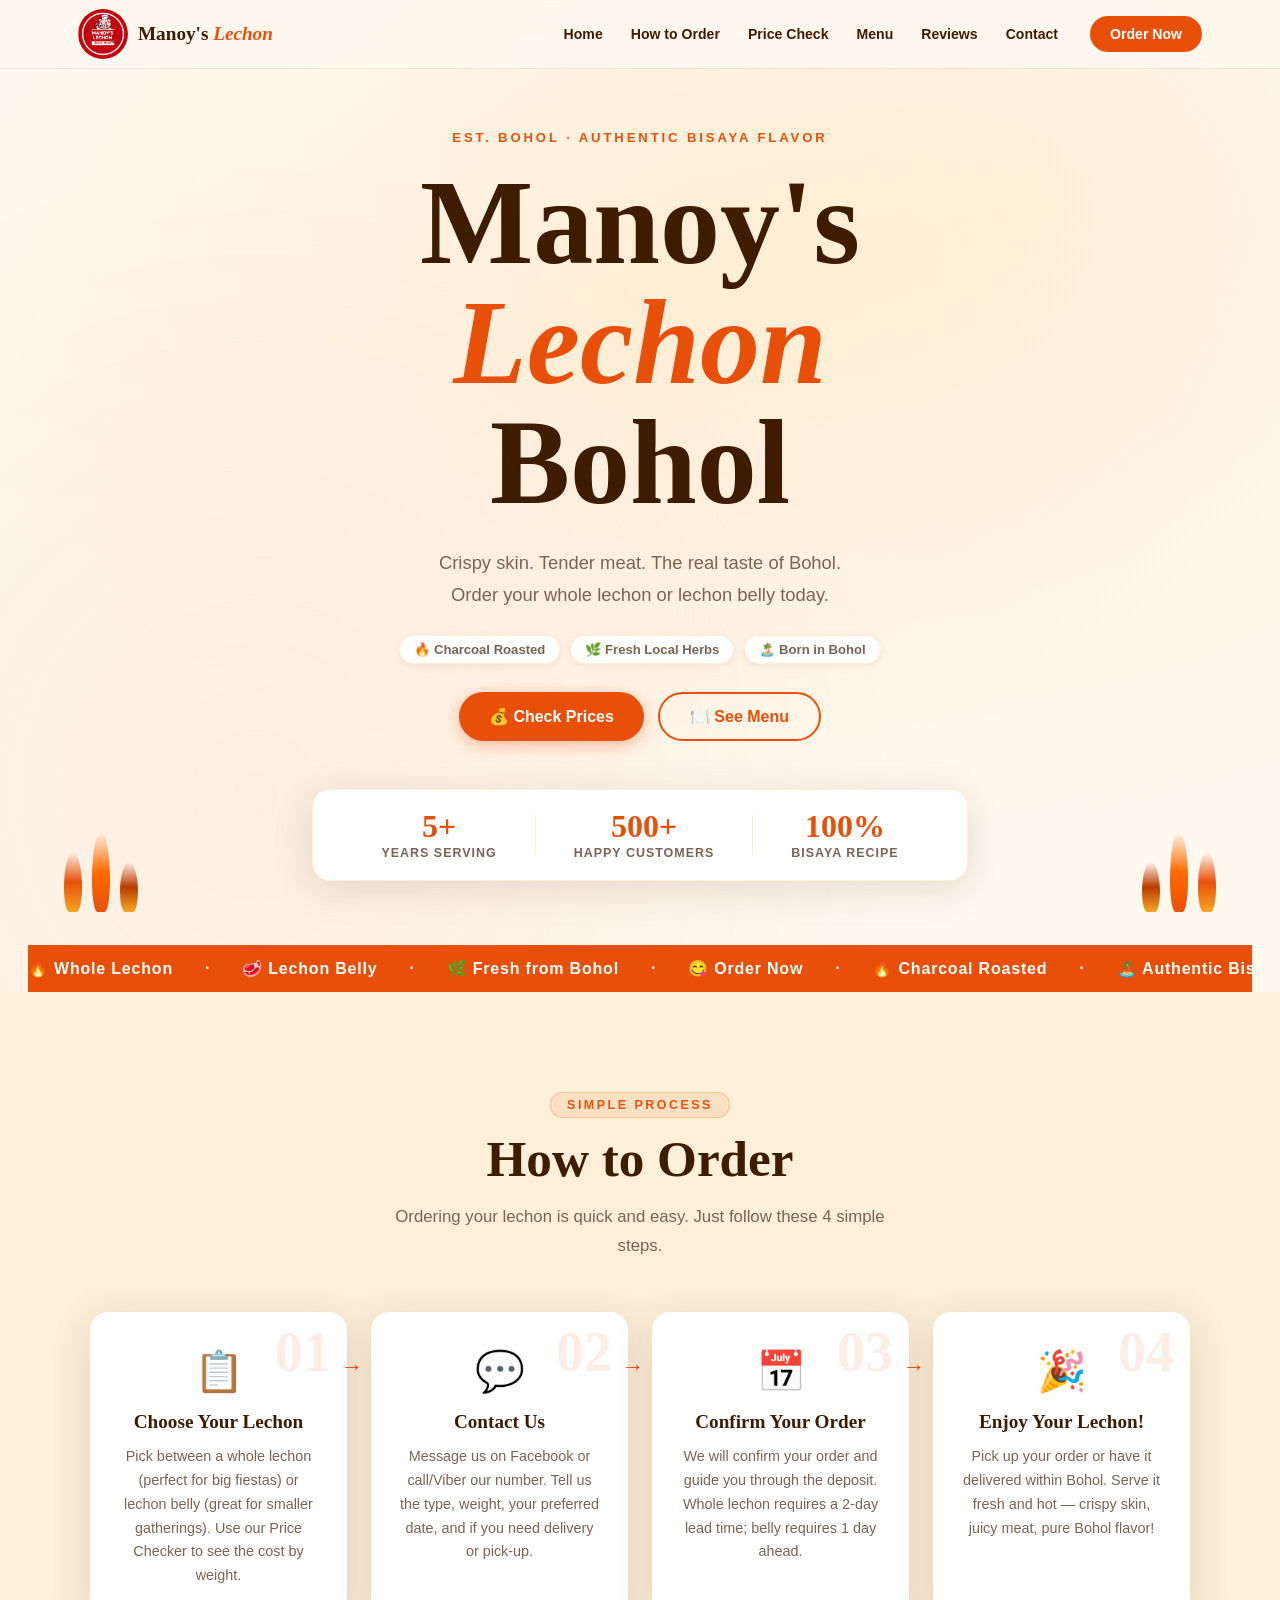
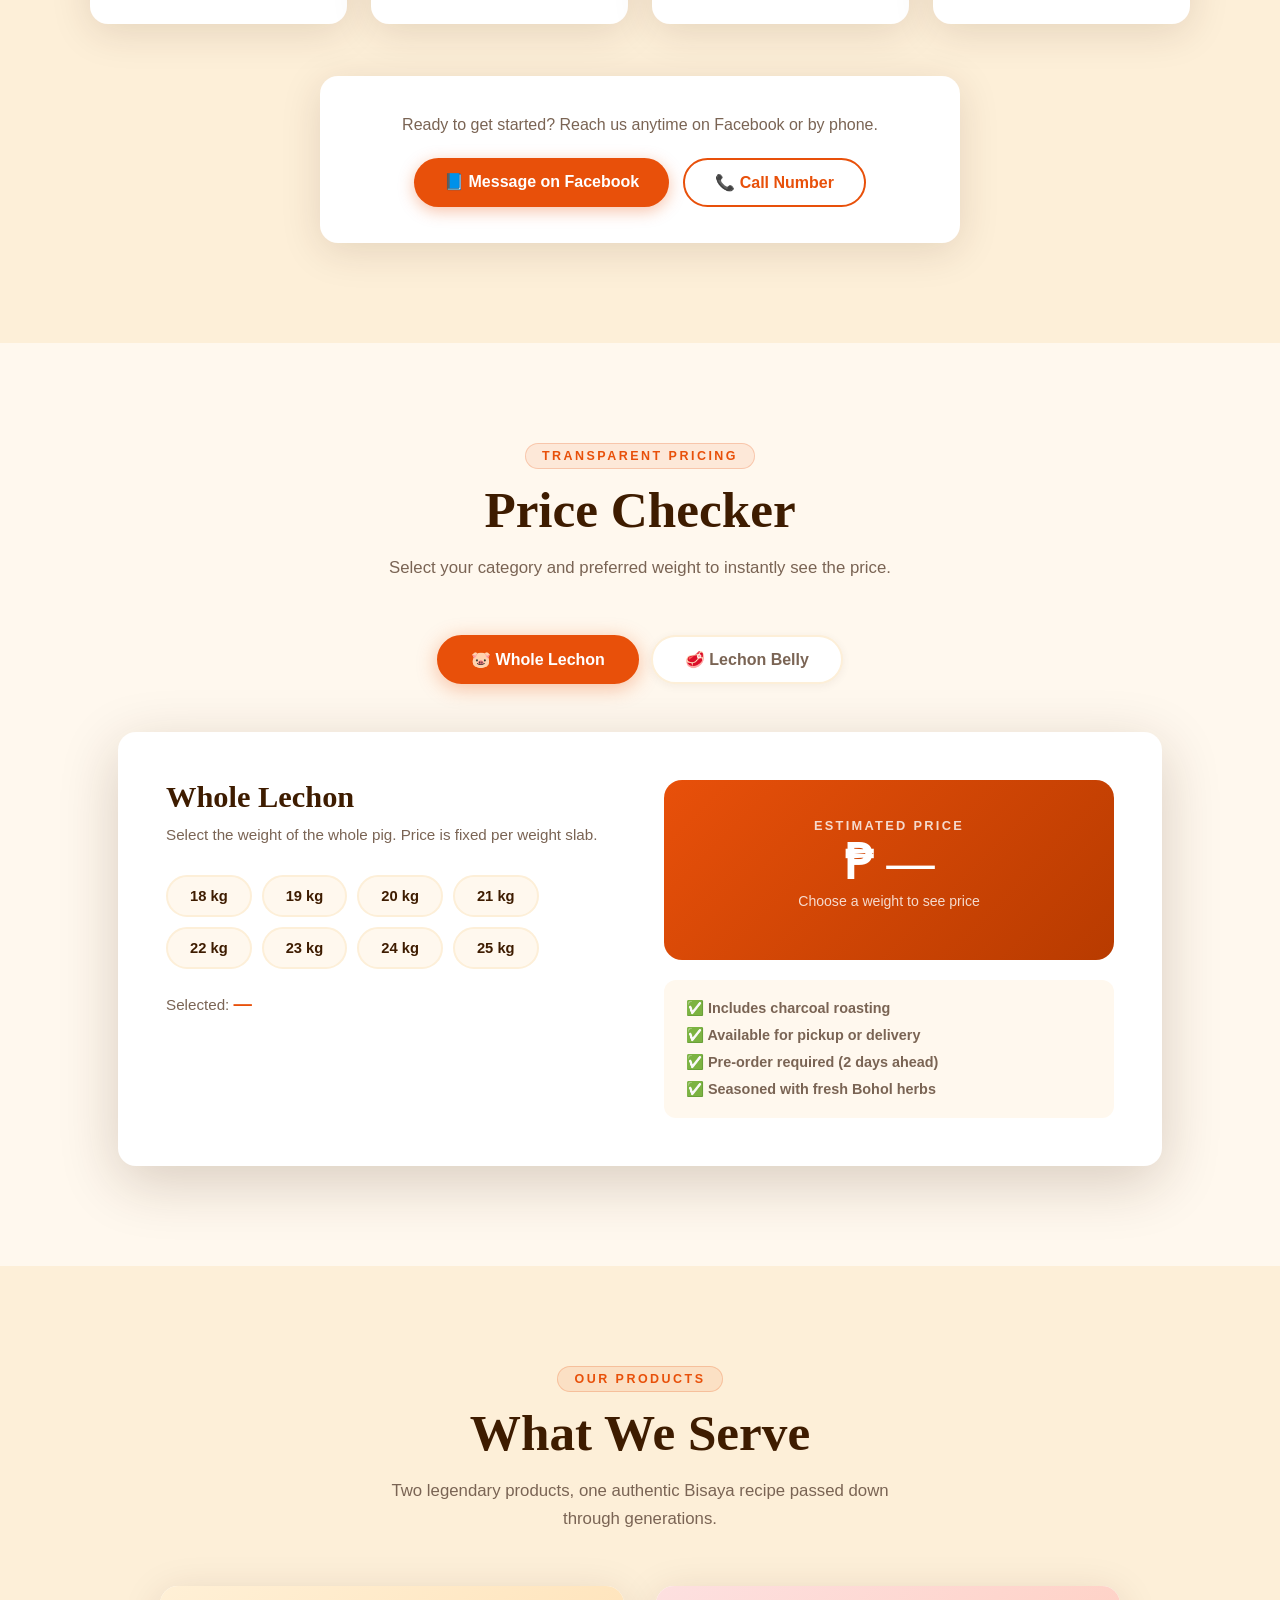
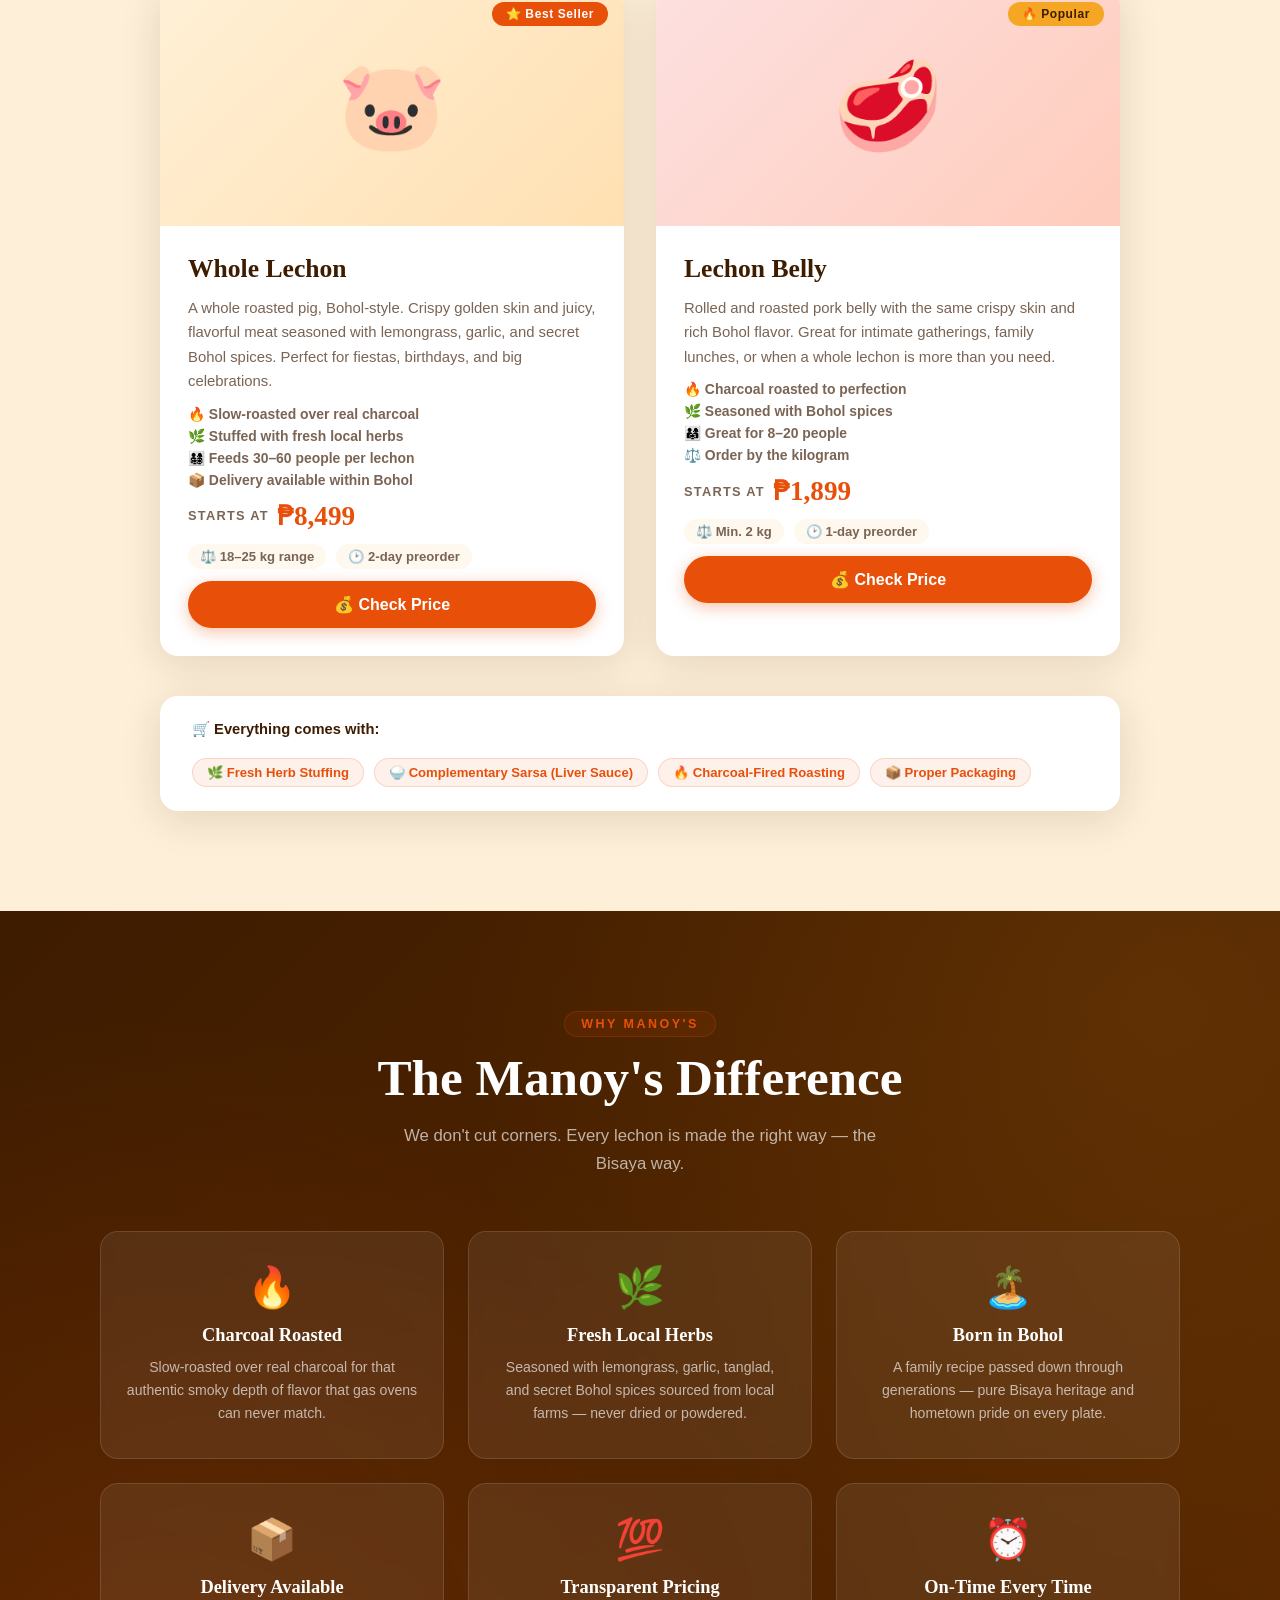
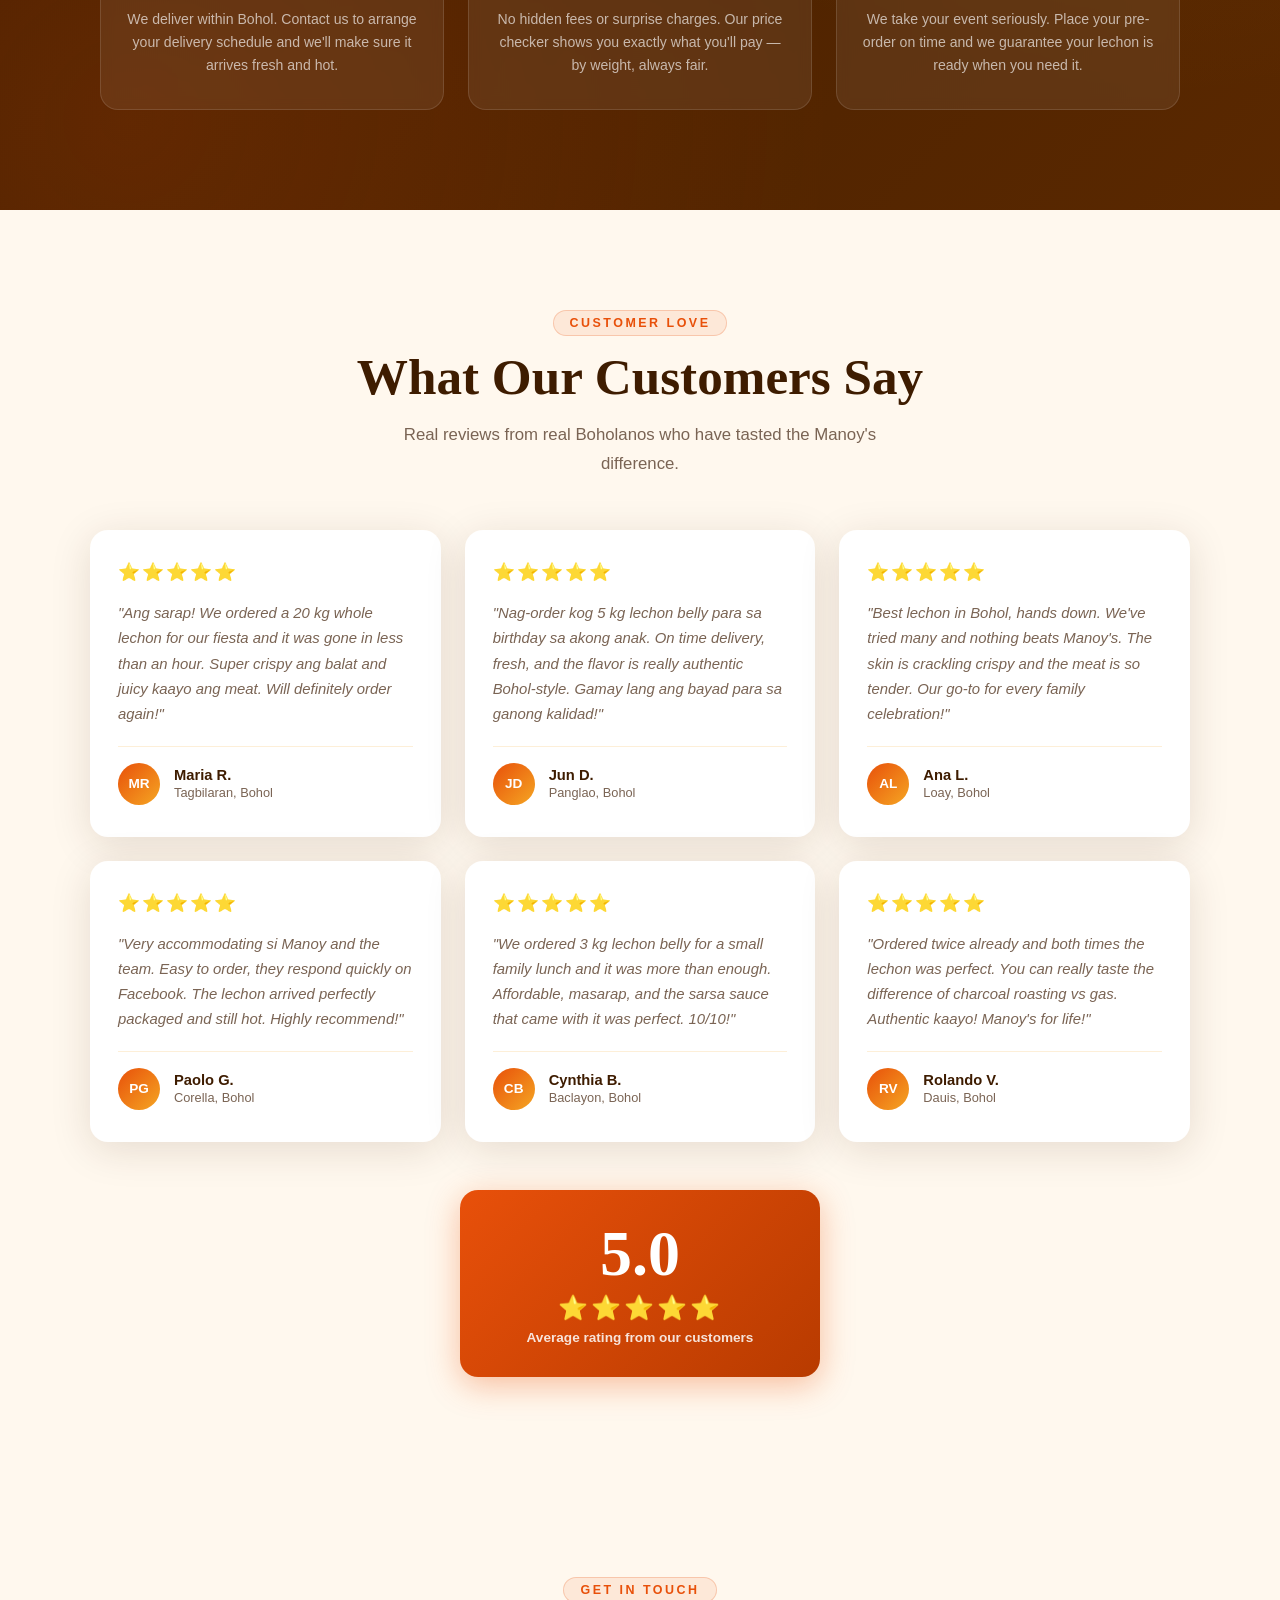
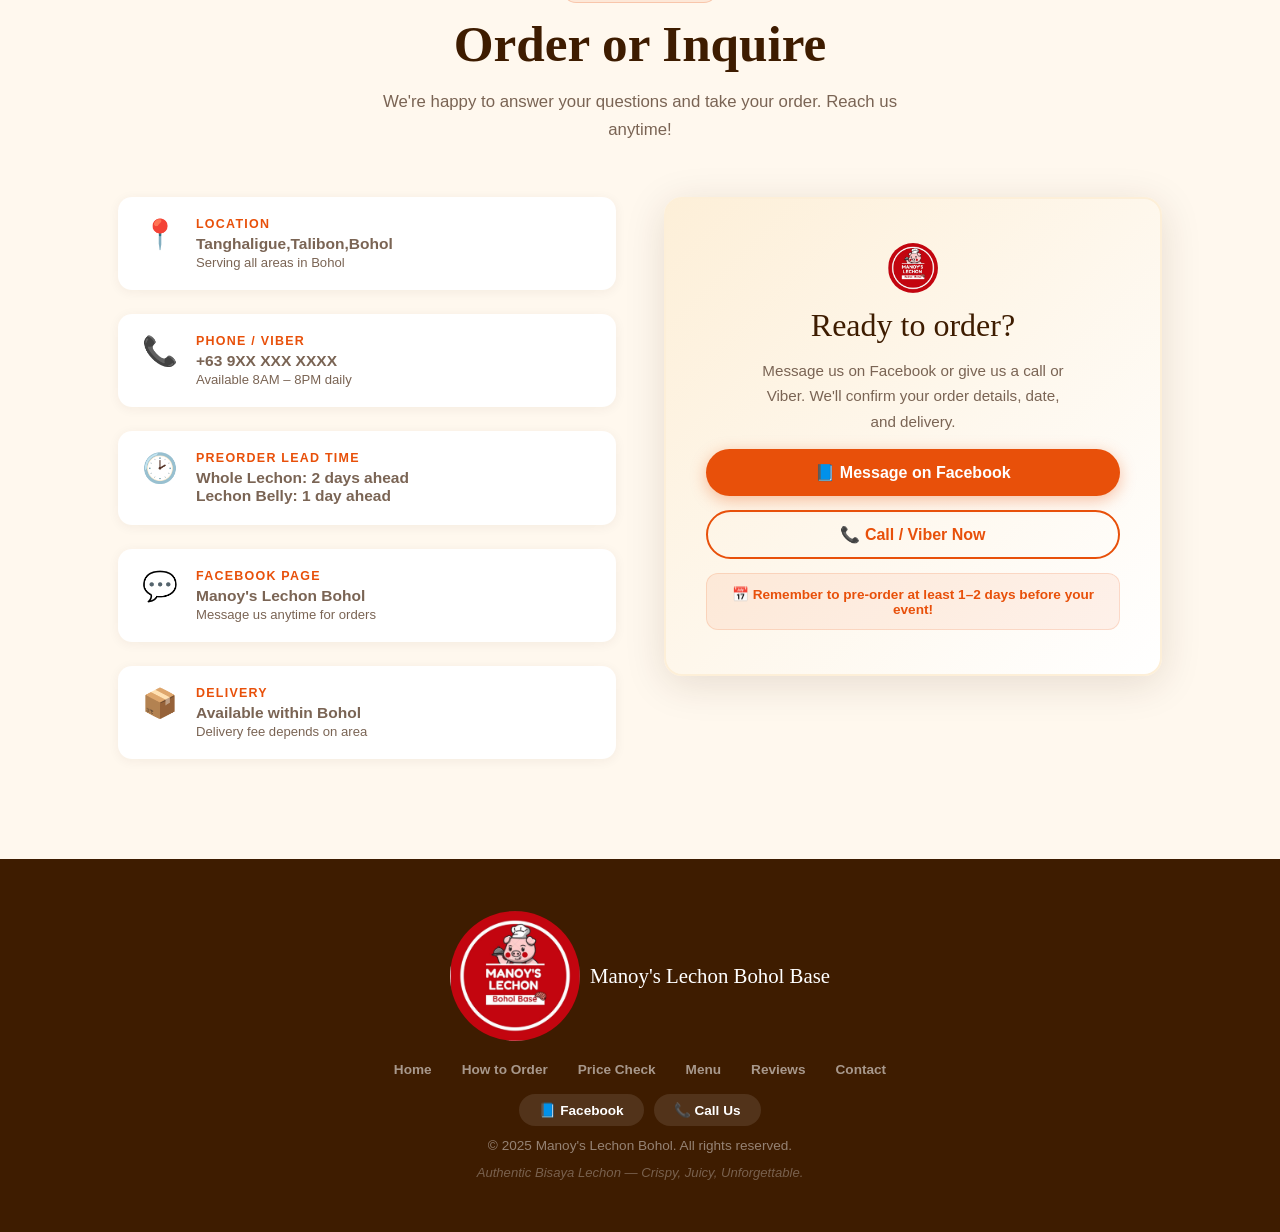
==== commit fc28815c: "Update index.html small detail" ====
--- a/index.html
+++ b/index.html
@@ -199,7 +199,7 @@
       <p>Ready to get started? Reach us anytime on Facebook or by phone.</p>
       <div class="steps-cta-btns">
         <a class="btn-primary" href="#" style="text-decoration:none;">📘 Message on Facebook</a>
-        <a class="btn-outline" href="tel:+639XXXXXXXXX" style="text-decoration:none;">📞 Call / Viber</a>
+        <a class="btn-outline" href="tel:09850278979" style="text-decoration:none;">📞 Call Number</a>
       </div>
     </div>
   </section>
@@ -531,7 +531,7 @@
           <span class="contact-icon">📍</span>
           <div>
             <strong>Location</strong>
-            <p>Bohol, Philippines</p>
+            <p>Tanghaligue,Talibon,Bohol</p>
             <p class="contact-sub">Serving all areas in Bohol</p>
           </div>
         </div>
@@ -608,8 +608,8 @@
       </div>
 
       <div class="footer-socials">
-        <a href="#" class="social-btn">📘 Facebook</a>
-        <a href="tel:+639XXXXXXXXX" class="social-btn">📞 Call Us</a>
+        <a href="https://www.facebook.com/profile.php?id=61578330065227" class="social-btn">📘 Facebook</a>
+        <a href="tel:09850278979" class="social-btn">📞 Call Us</a>
       </div>
 
       <p class="footer-copy">© 2025 Manoy's Lechon Bohol. All rights reserved.</p>
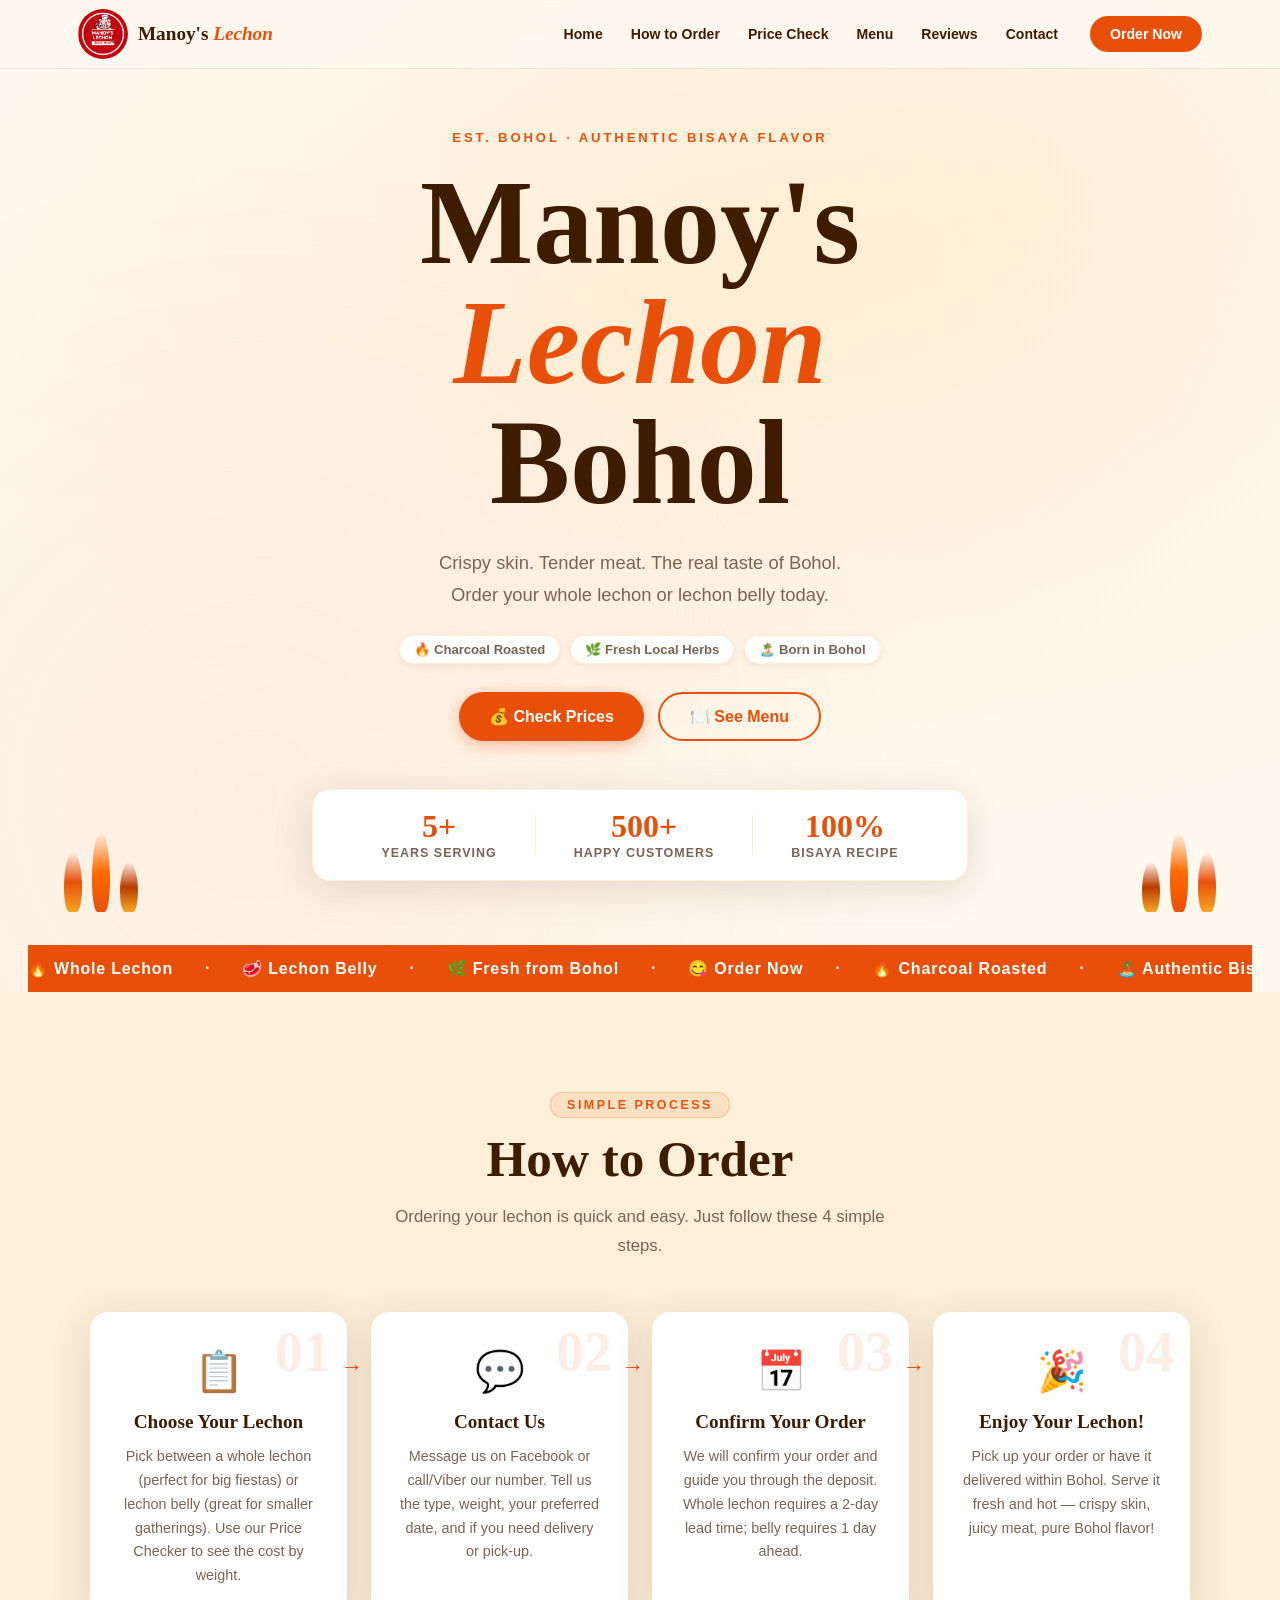
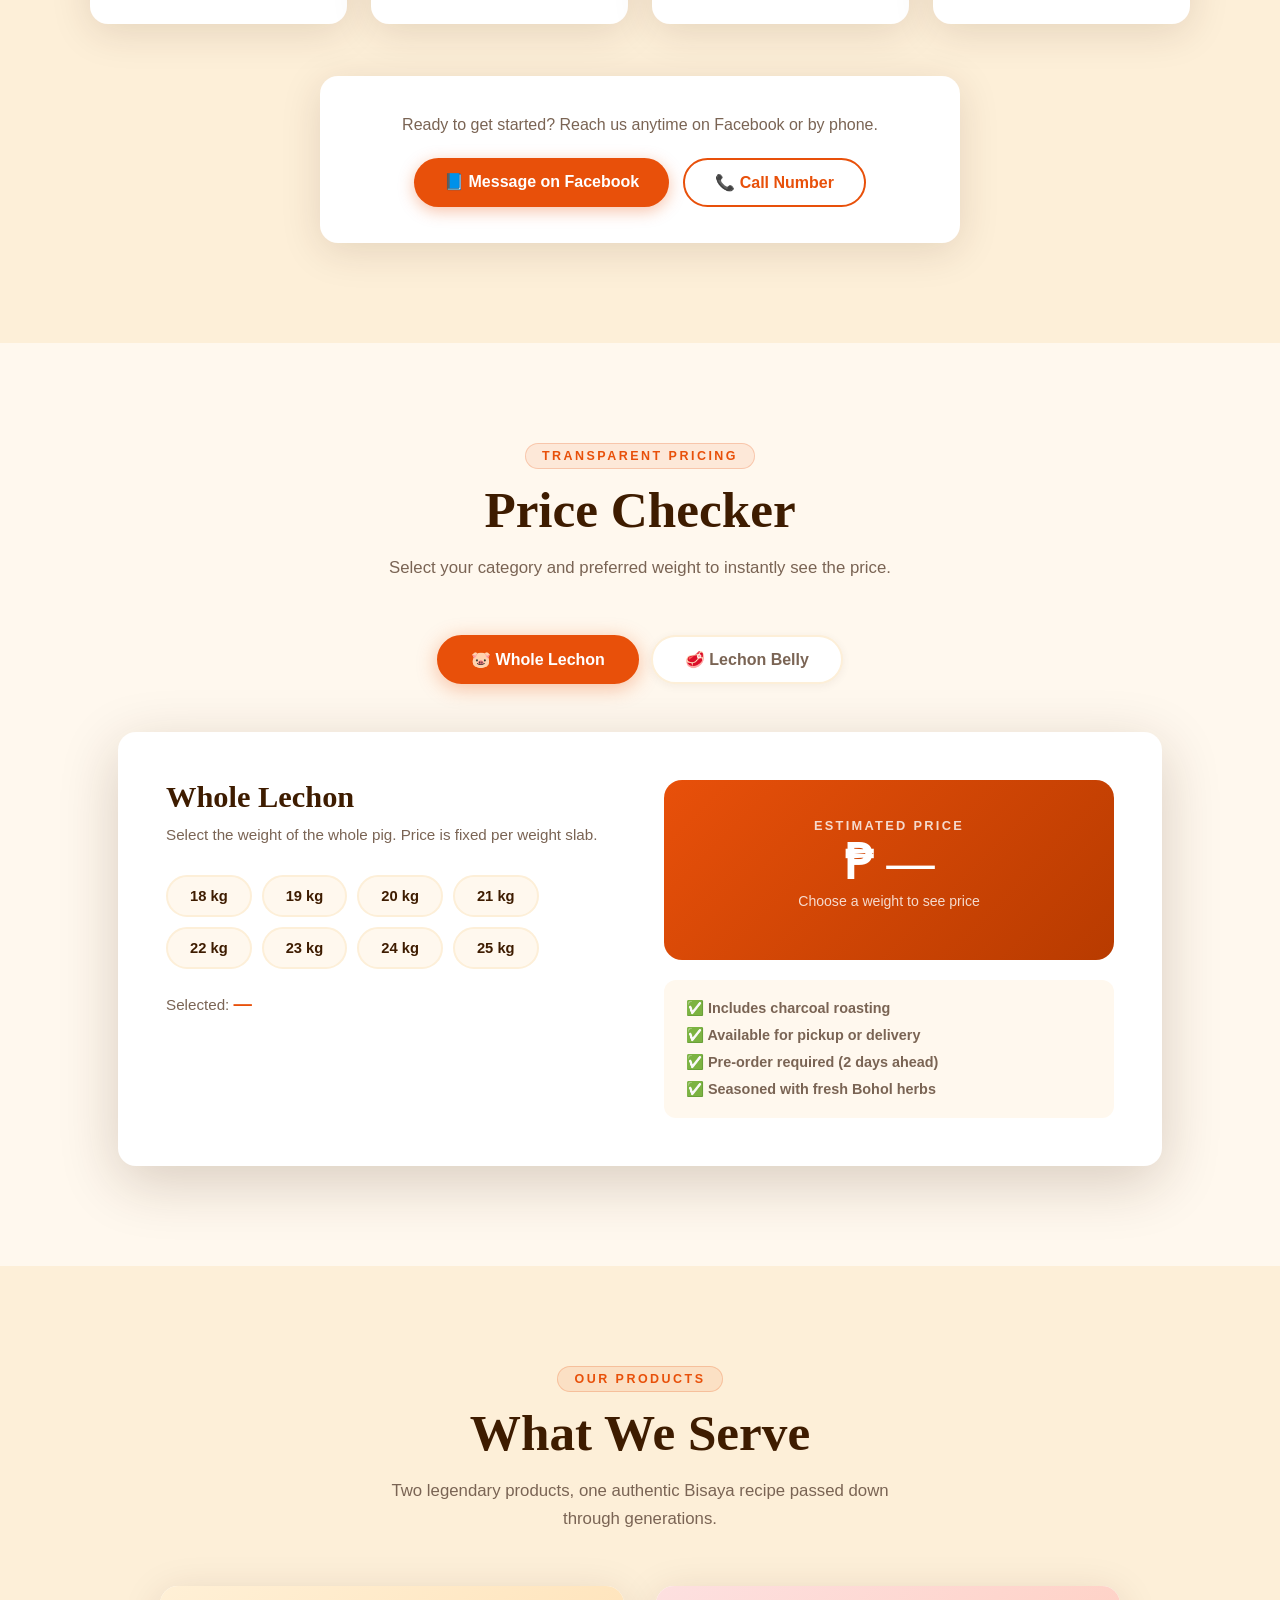
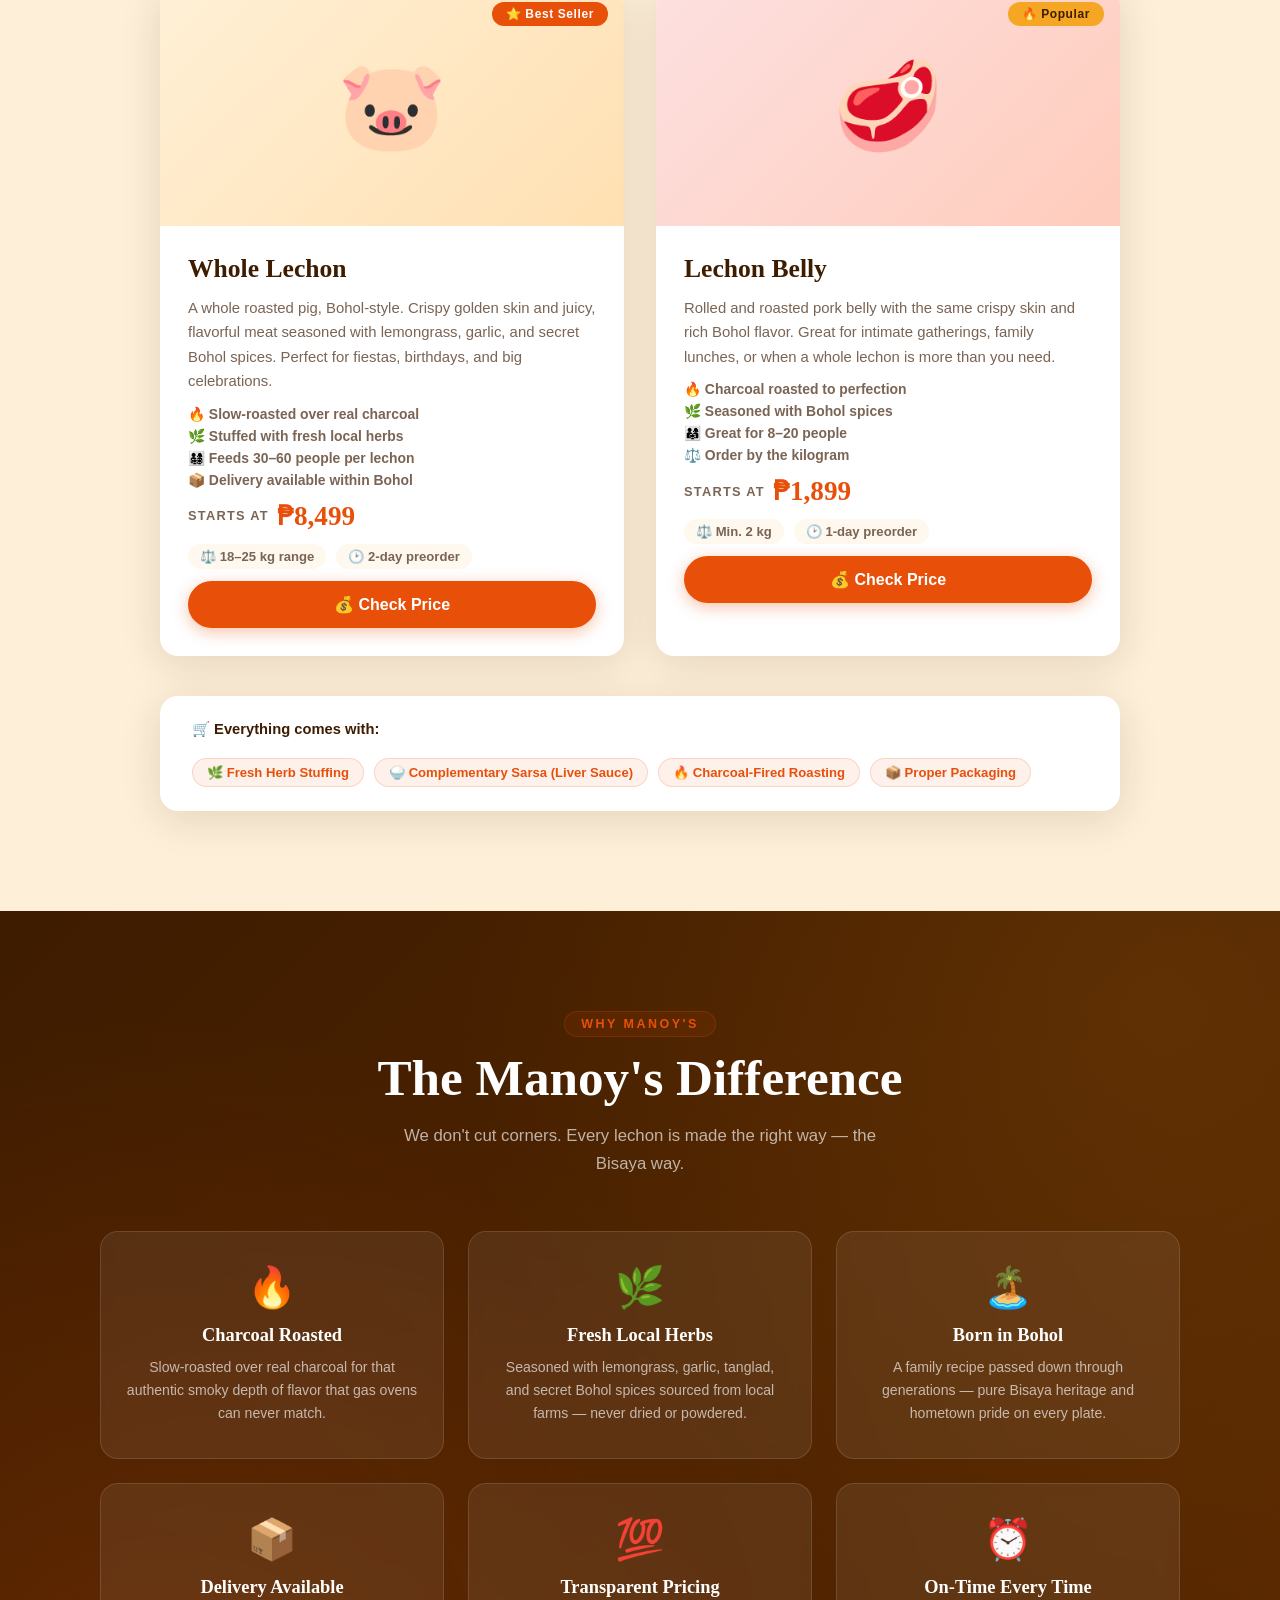
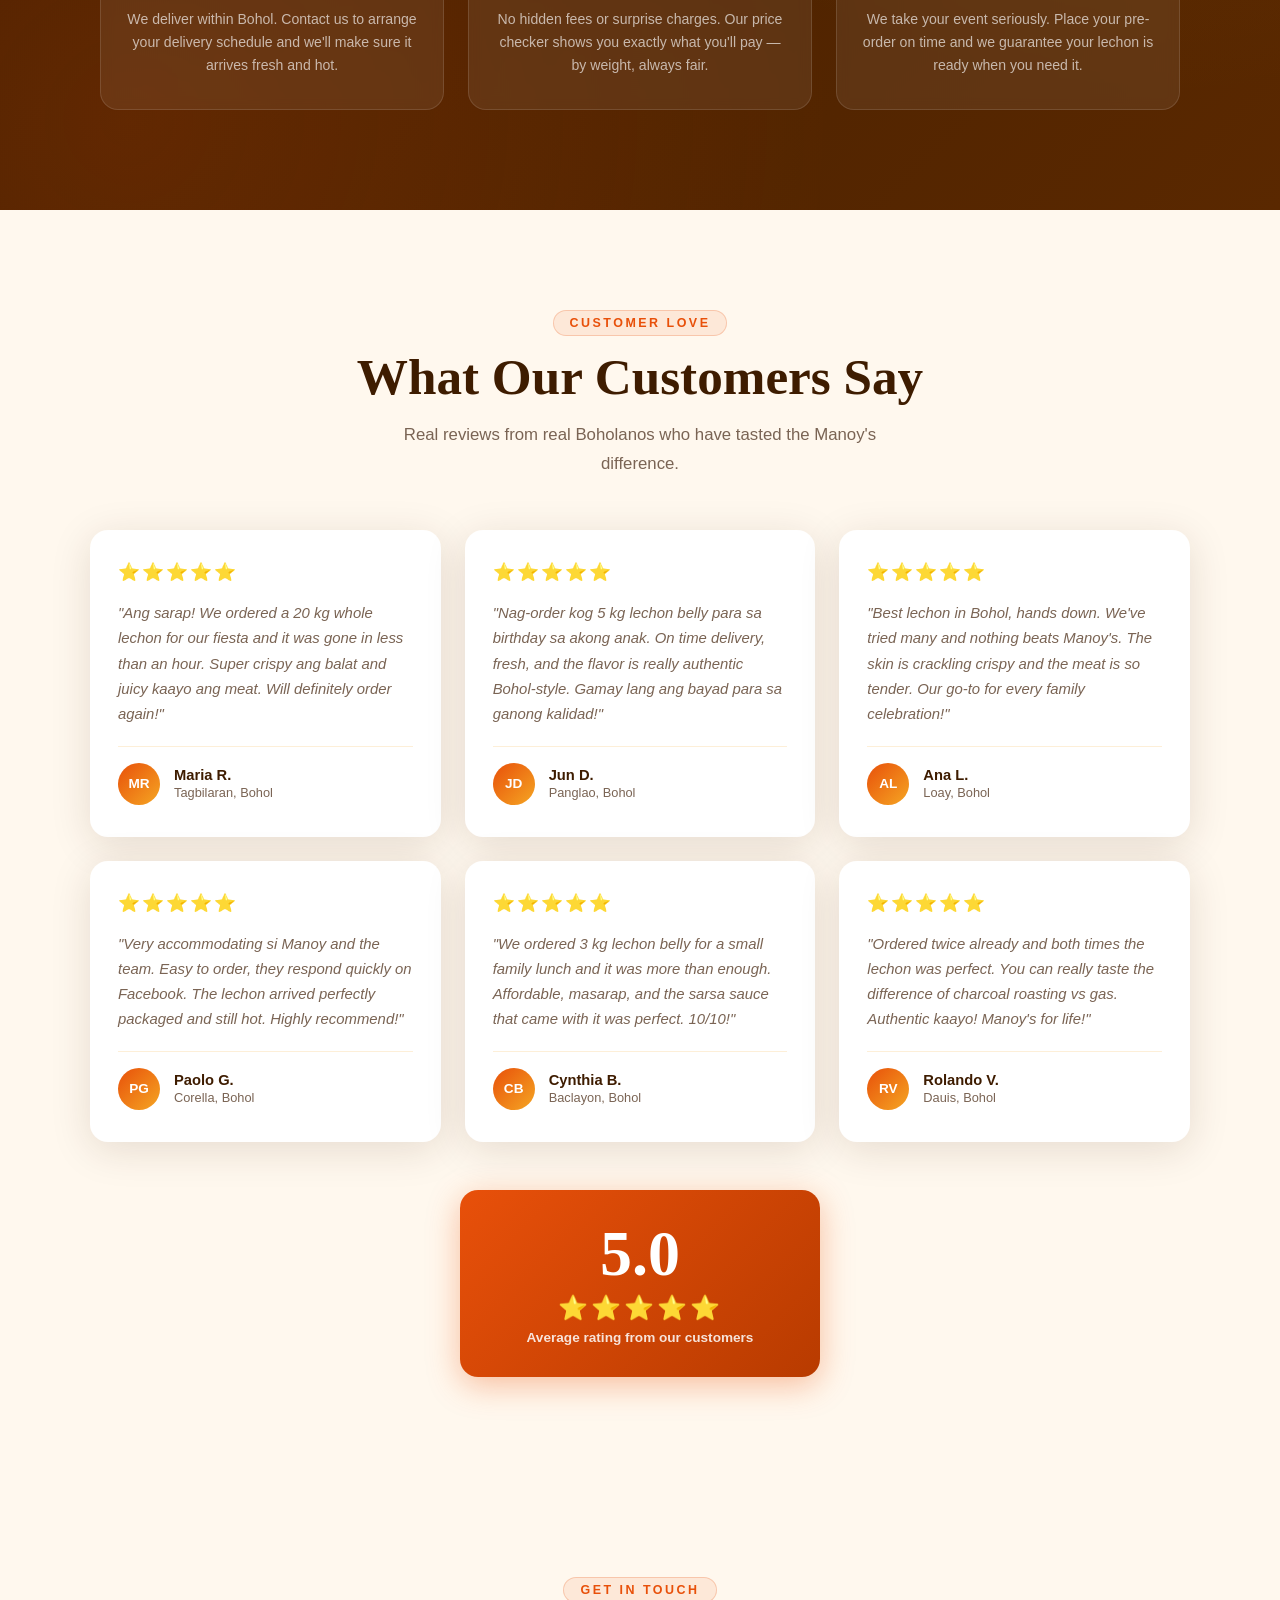
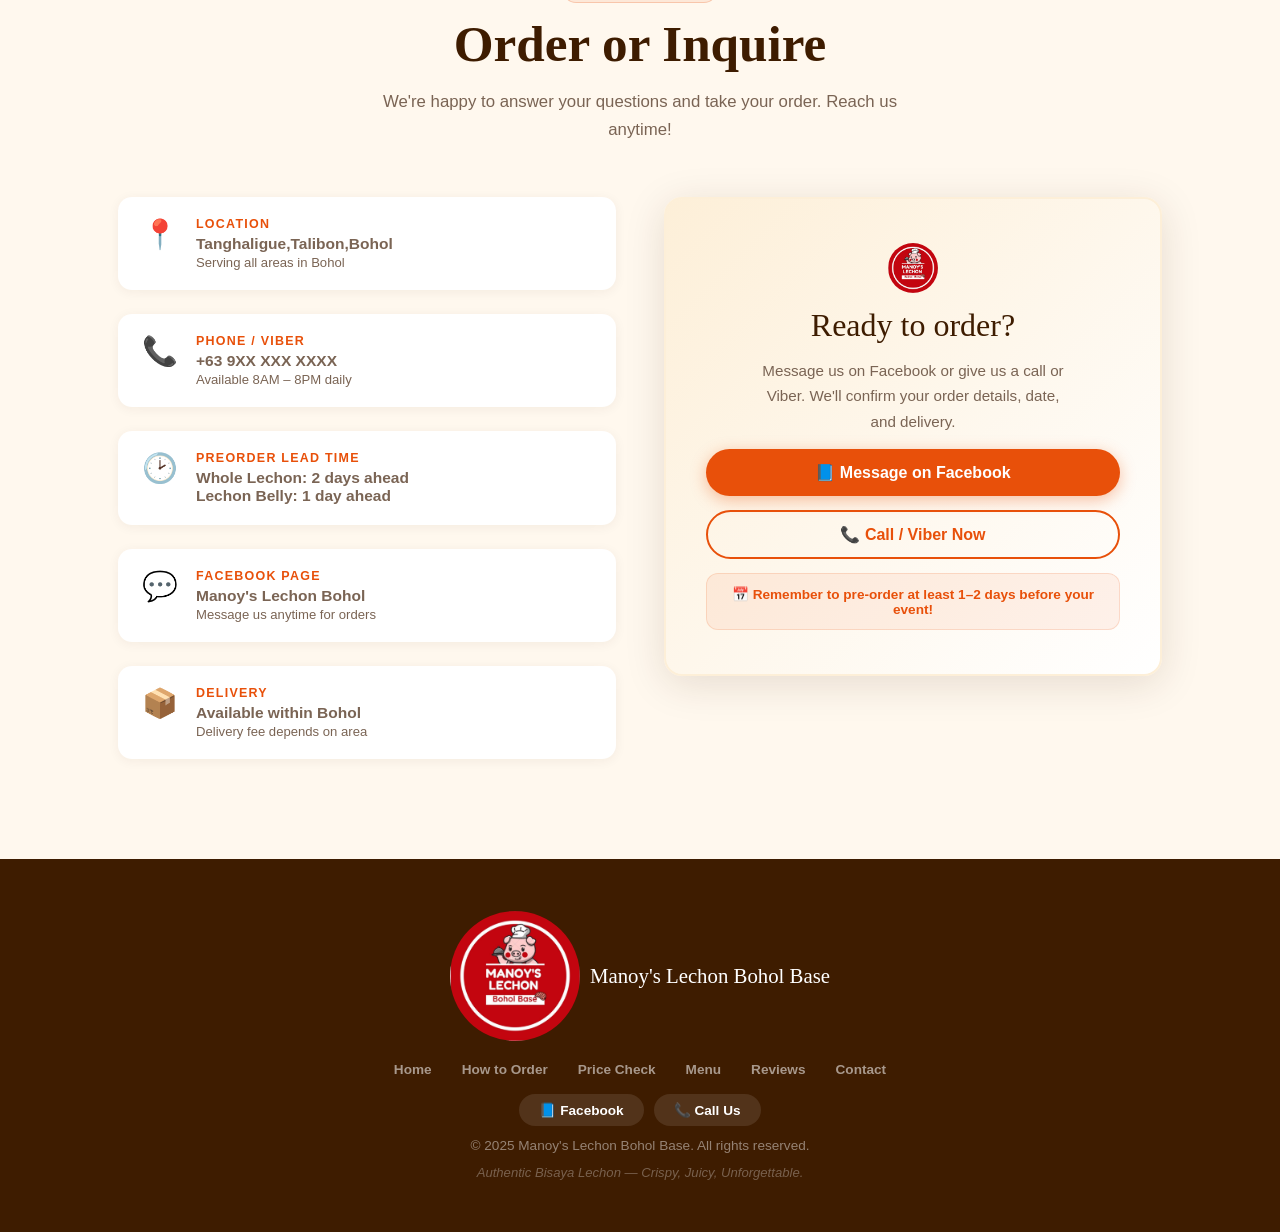
==== commit 6886198a: "Update index.html" ====
--- a/index.html
+++ b/index.html
@@ -198,7 +198,7 @@
     <div class="steps-cta reveal">
       <p>Ready to get started? Reach us anytime on Facebook or by phone.</p>
       <div class="steps-cta-btns">
-        <a class="btn-primary" href="#" style="text-decoration:none;">📘 Message on Facebook</a>
+        <a class="btn-primary" href="https://www.facebook.com/profile.php?id=61578330065227" style="text-decoration:none;">📘 Message on Facebook</a>
         <a class="btn-outline" href="tel:09850278979" style="text-decoration:none;">📞 Call Number</a>
       </div>
     </div>
@@ -578,7 +578,7 @@
         <a class="btn-primary" href="#" style="display:inline-block;text-decoration:none;width:100%;text-align:center;">
           📘 Message on Facebook
         </a>
-        <a class="btn-outline" href="tel:+639XXXXXXXXX" style="display:inline-block;text-decoration:none;width:100%;text-align:center;">
+        <a class="btn-outline" href="tel:09850278979" style="display:inline-block;text-decoration:none;width:100%;text-align:center;">
           📞 Call / Viber Now
         </a>
         <div class="cta-note">
@@ -612,7 +612,7 @@
         <a href="tel:09850278979" class="social-btn">📞 Call Us</a>
       </div>
 
-      <p class="footer-copy">© 2025 Manoy's Lechon Bohol. All rights reserved.</p>
+      <p class="footer-copy">© 2025 Manoy's Lechon Bohol Base. All rights reserved.</p>
       <p class="footer-tagline">Authentic Bisaya Lechon — Crispy, Juicy, Unforgettable.</p>
     </div>
   </footer>
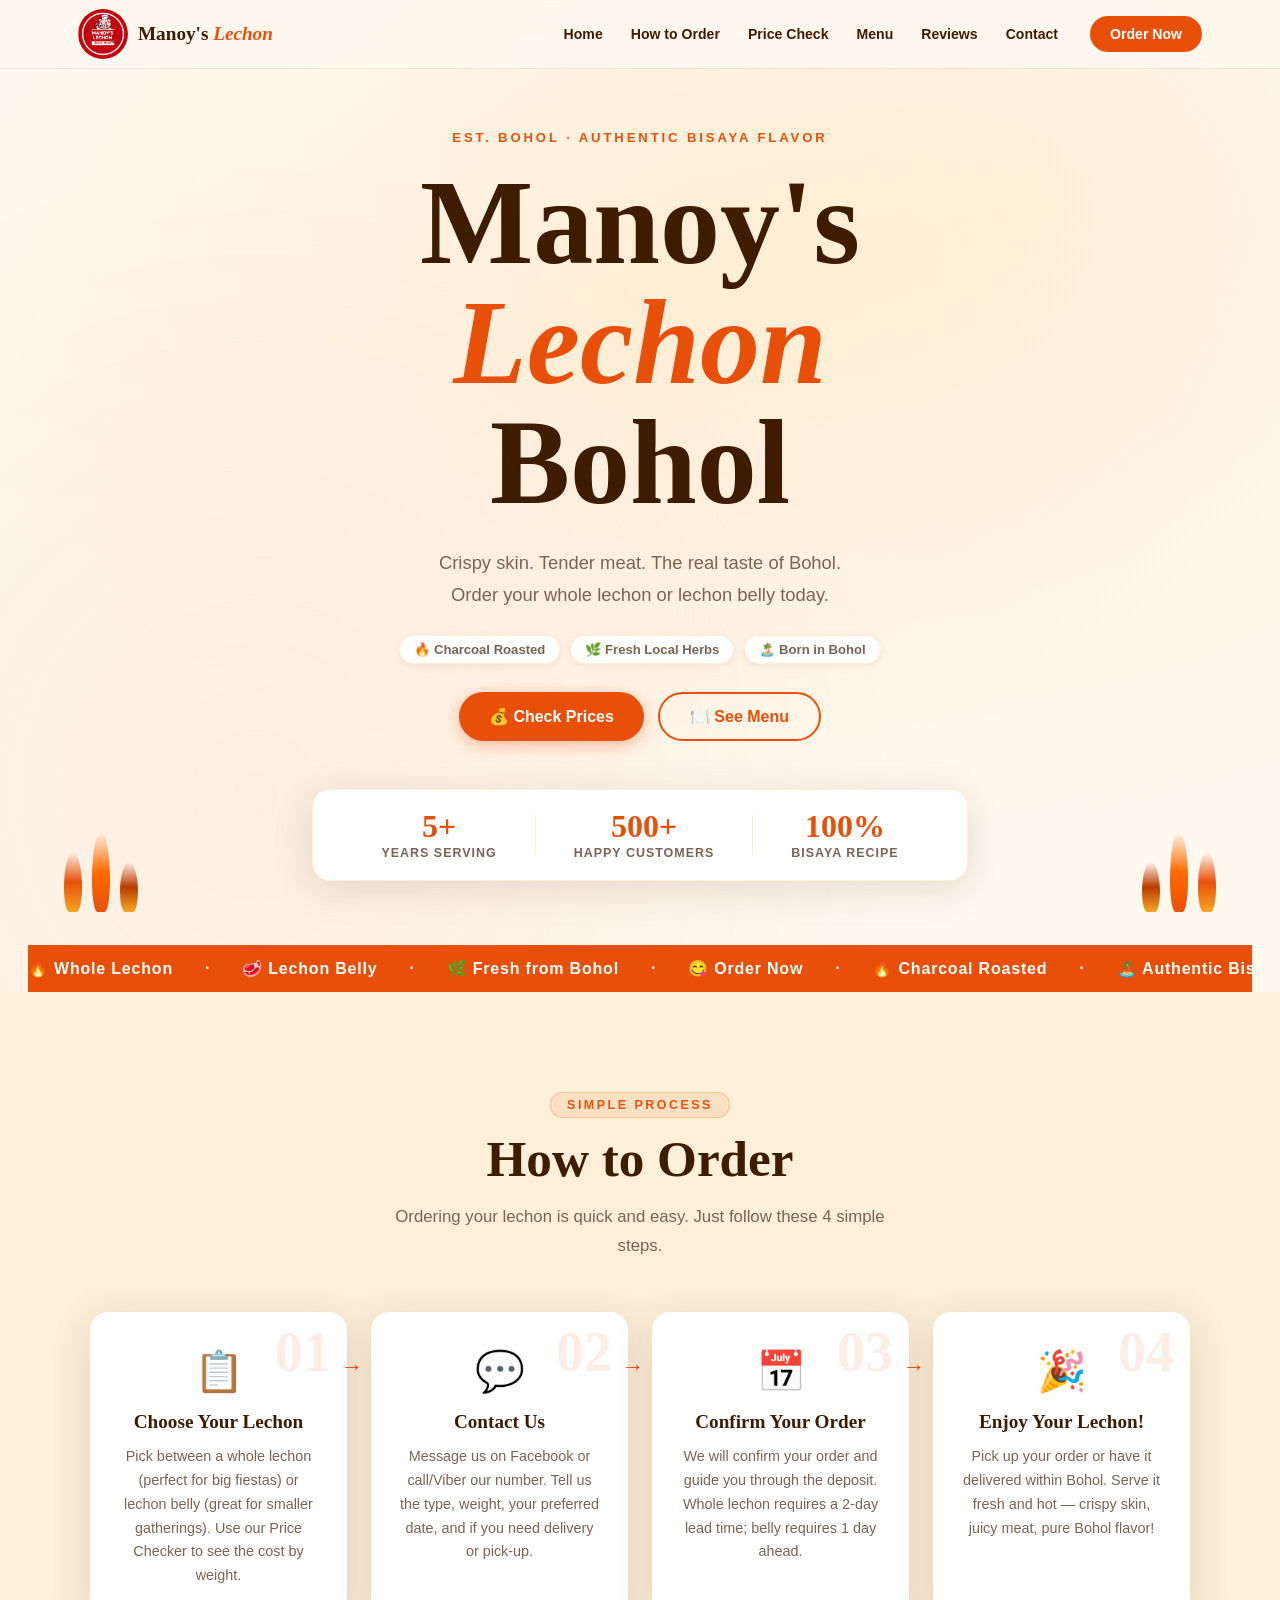
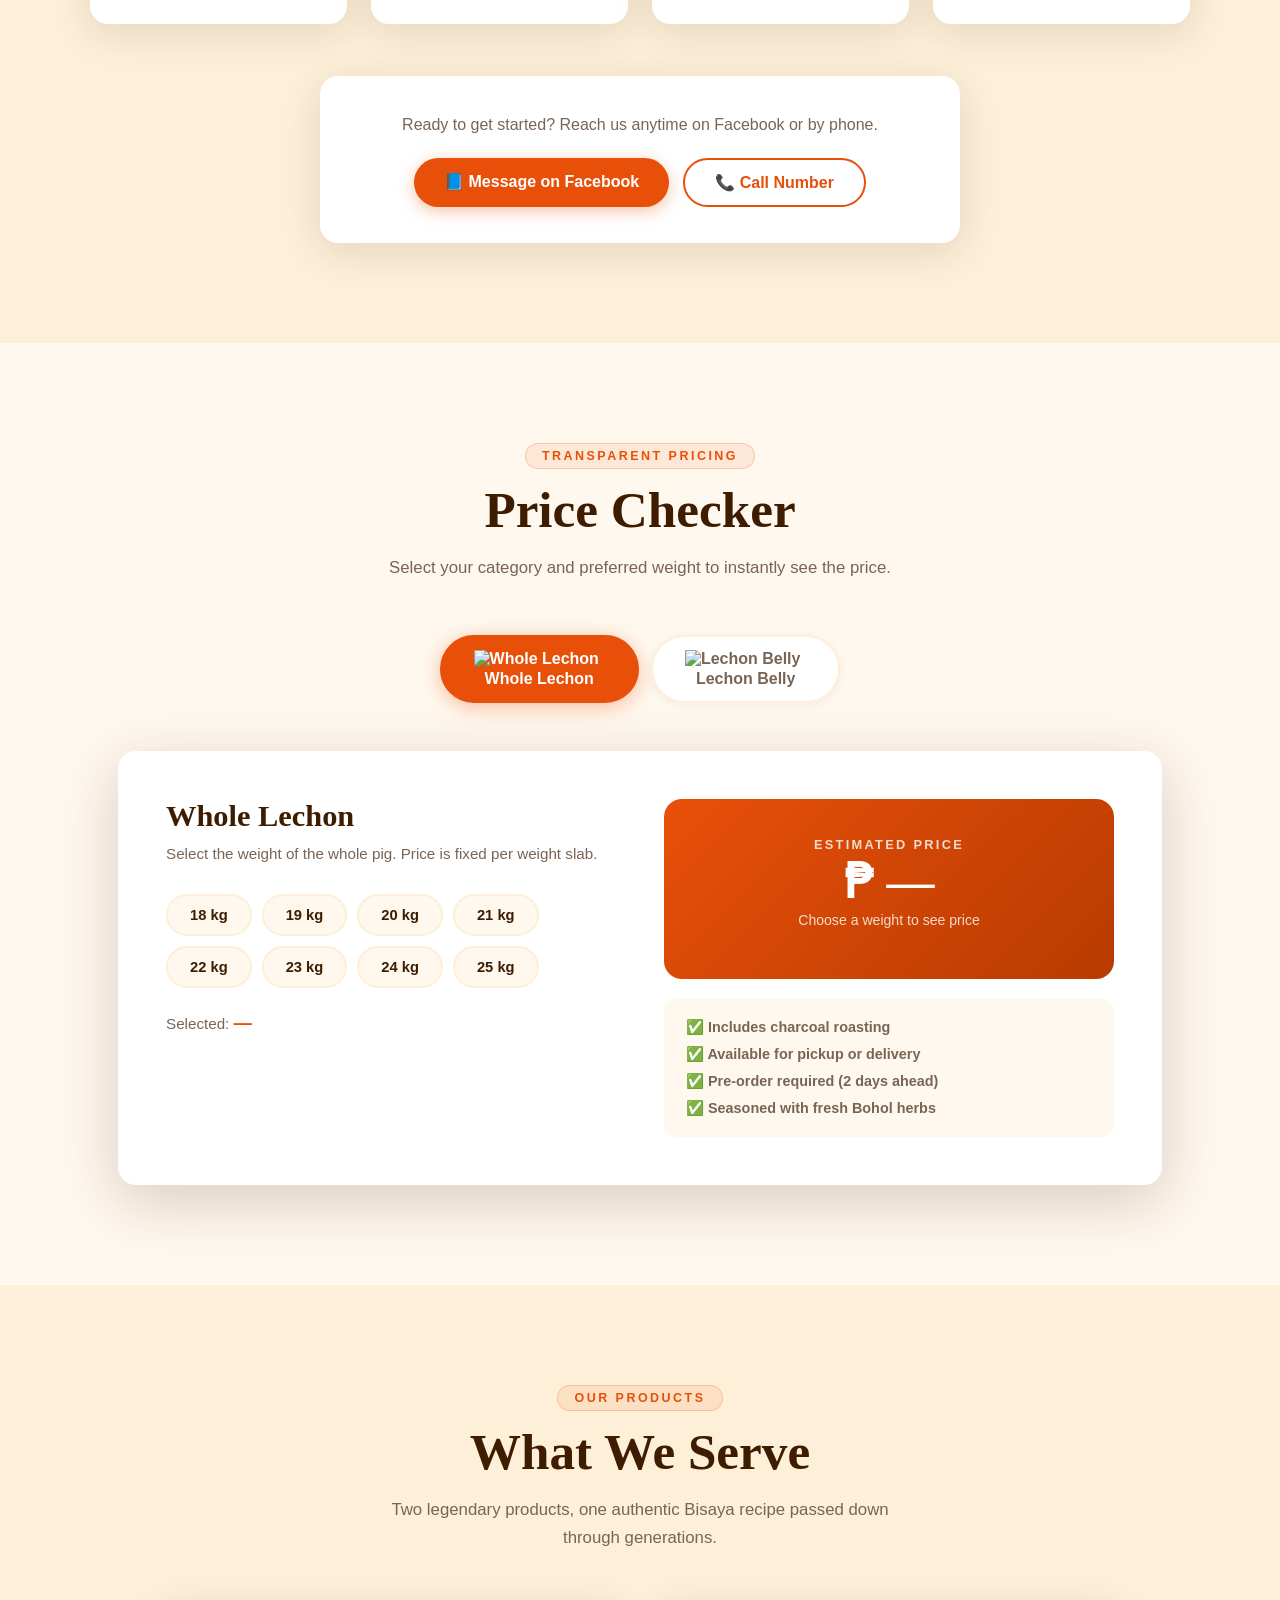
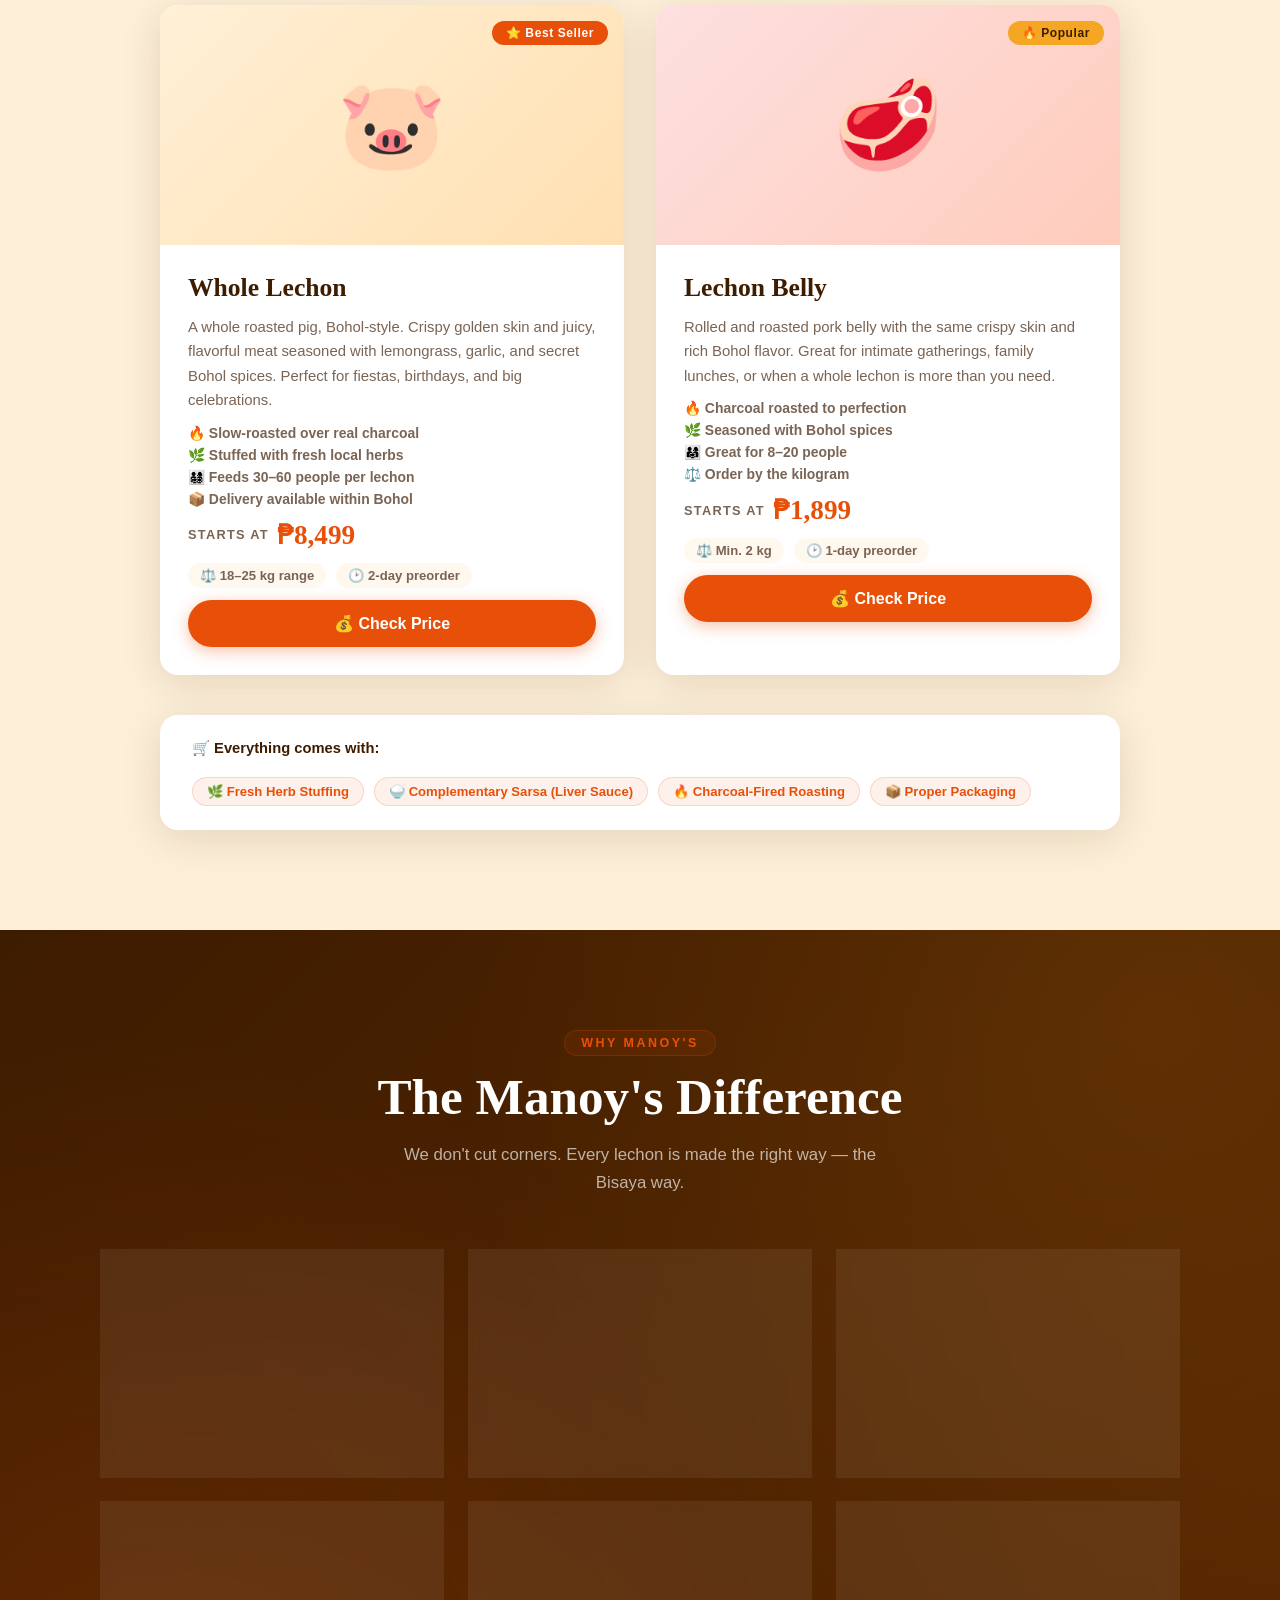
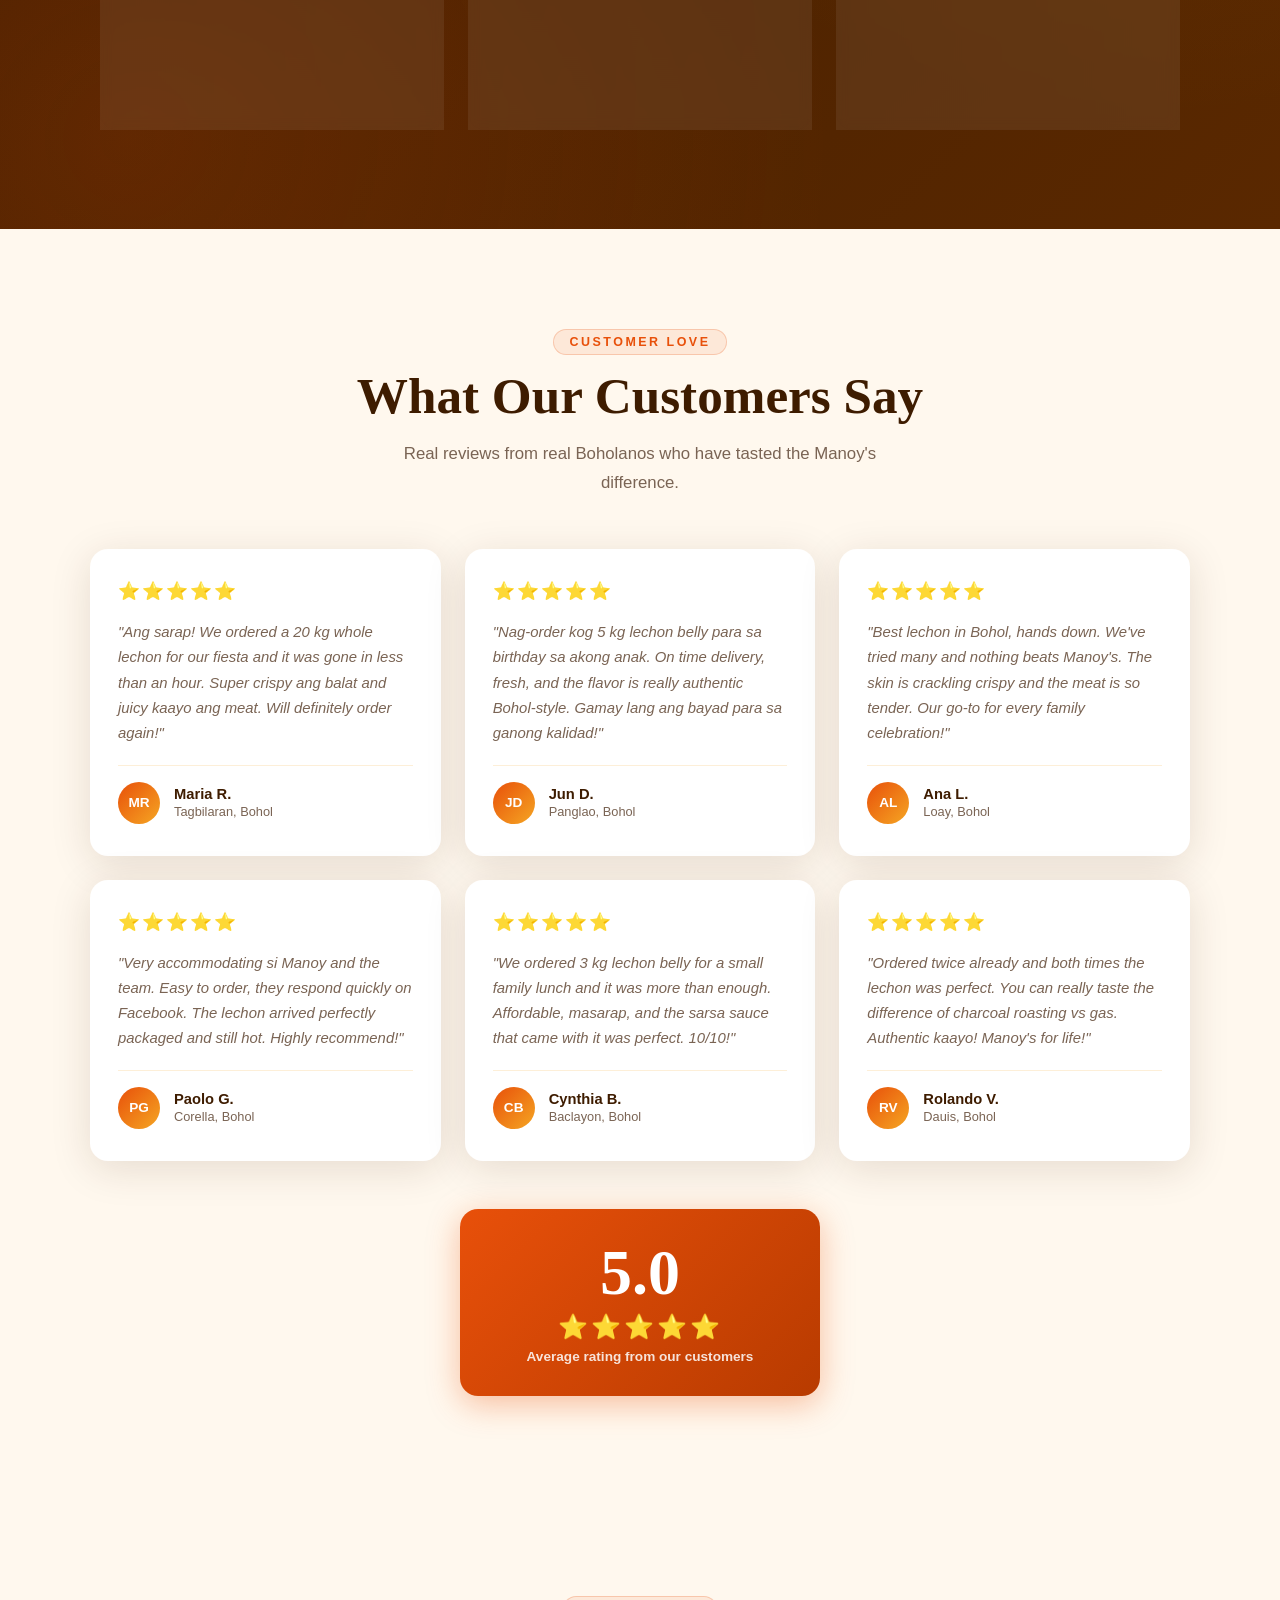
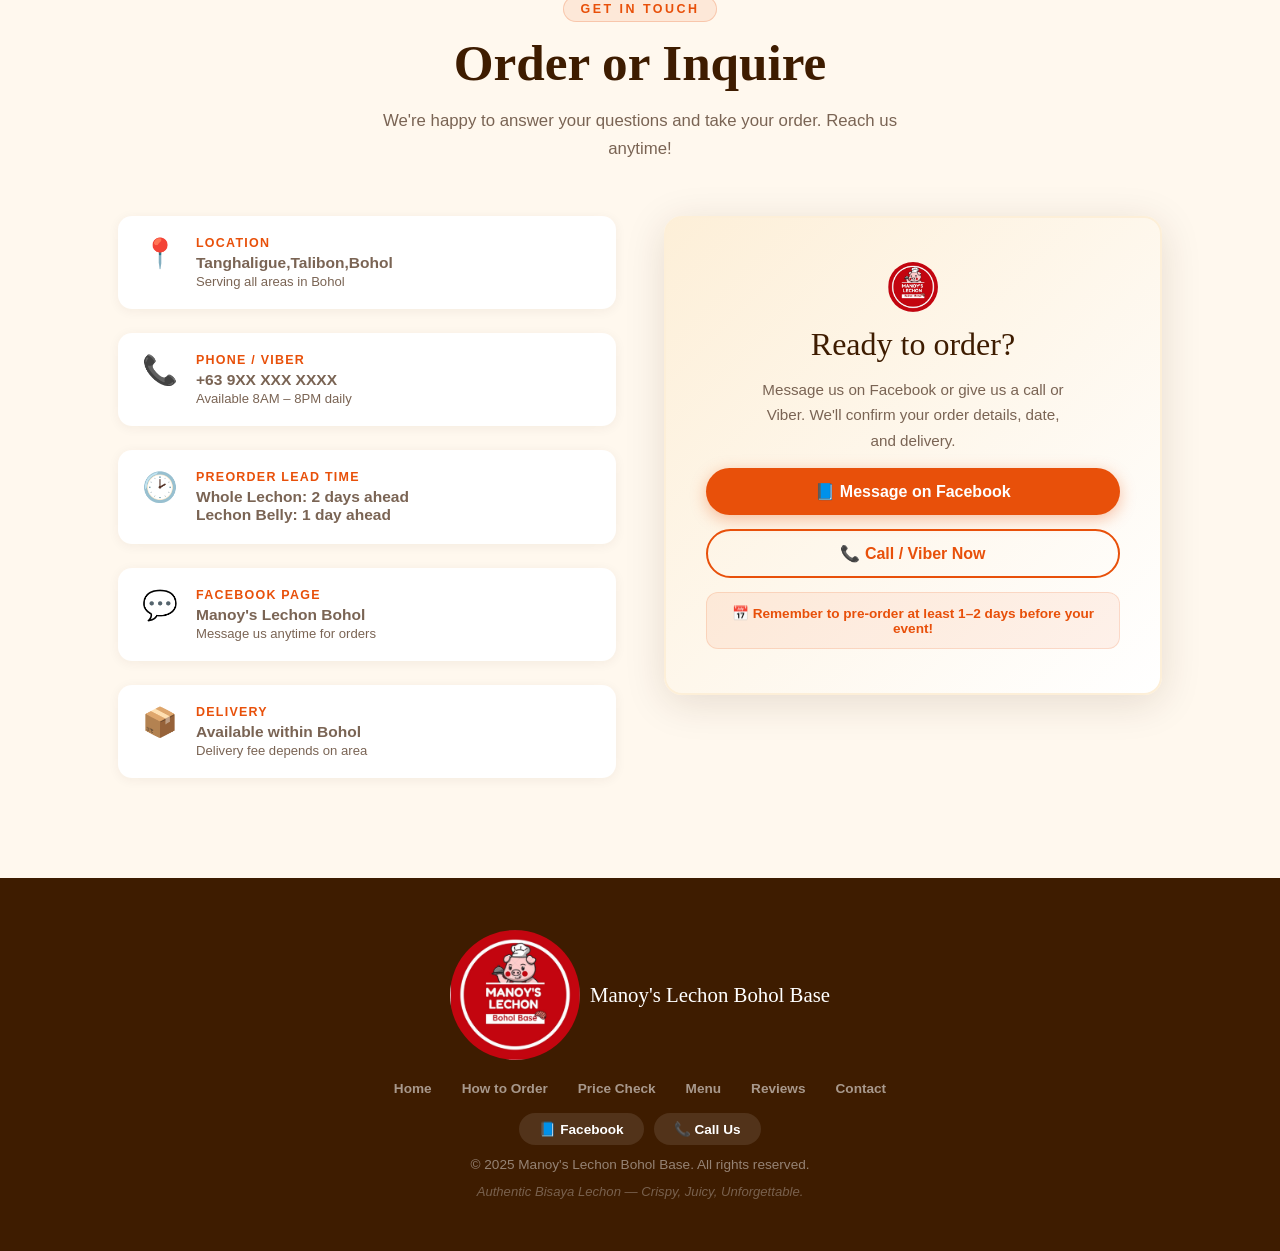
==== commit aaf7016f: "Update index.html" ====
--- a/index.html
+++ b/index.html
@@ -216,12 +216,18 @@
 
     <!-- Category Tabs -->
     <div class="tab-group reveal">
-      <button class="tab-btn active" data-tab="whole" onclick="switchTab('whole', this)">
-        🐷 Whole Lechon
-      </button>
-      <button class="tab-btn" data-tab="belly" onclick="switchTab('belly', this)">
-        🥩 Lechon Belly
-      </button>
+  <button class="tab-btn active" data-tab="whole" onclick="switchTab('whole', this)">
+      <img src="asset/photos/Lechon.PNG" alt="Whole Lechon" style="height: 20px; vertical-align: middle; margin-right: 6px;">
+      Whole Lechon
+  
+  </button>
+  
+<button class="tab-btn" data-tab="belly" onclick="switchTab('belly', this)">
+  
+  <img src="asset/photos/Lechon.PNG" alt="Lechon Belly" style="height: 20px; vertical-align: middle; margin-right: 6px;">
+  Lechon Belly
+
+</button>
     </div>
 
     <!-- ── WHOLE LECHON PANEL ── -->
@@ -575,7 +581,7 @@
     </div>
         <p class="cta-headline">Ready to order?</p>
         <p class="cta-sub">Message us on Facebook or give us a call or Viber. We'll confirm your order details, date, and delivery.</p>
-        <a class="btn-primary" href="#" style="display:inline-block;text-decoration:none;width:100%;text-align:center;">
+        <a class="btn-primary" href="https://www.facebook.com/profile.php?id=61578330065227" style="display:inline-block;text-decoration:none;width:100%;text-align:center;">
           📘 Message on Facebook
         </a>
         <a class="btn-outline" href="tel:09850278979" style="display:inline-block;text-decoration:none;width:100%;text-align:center;">
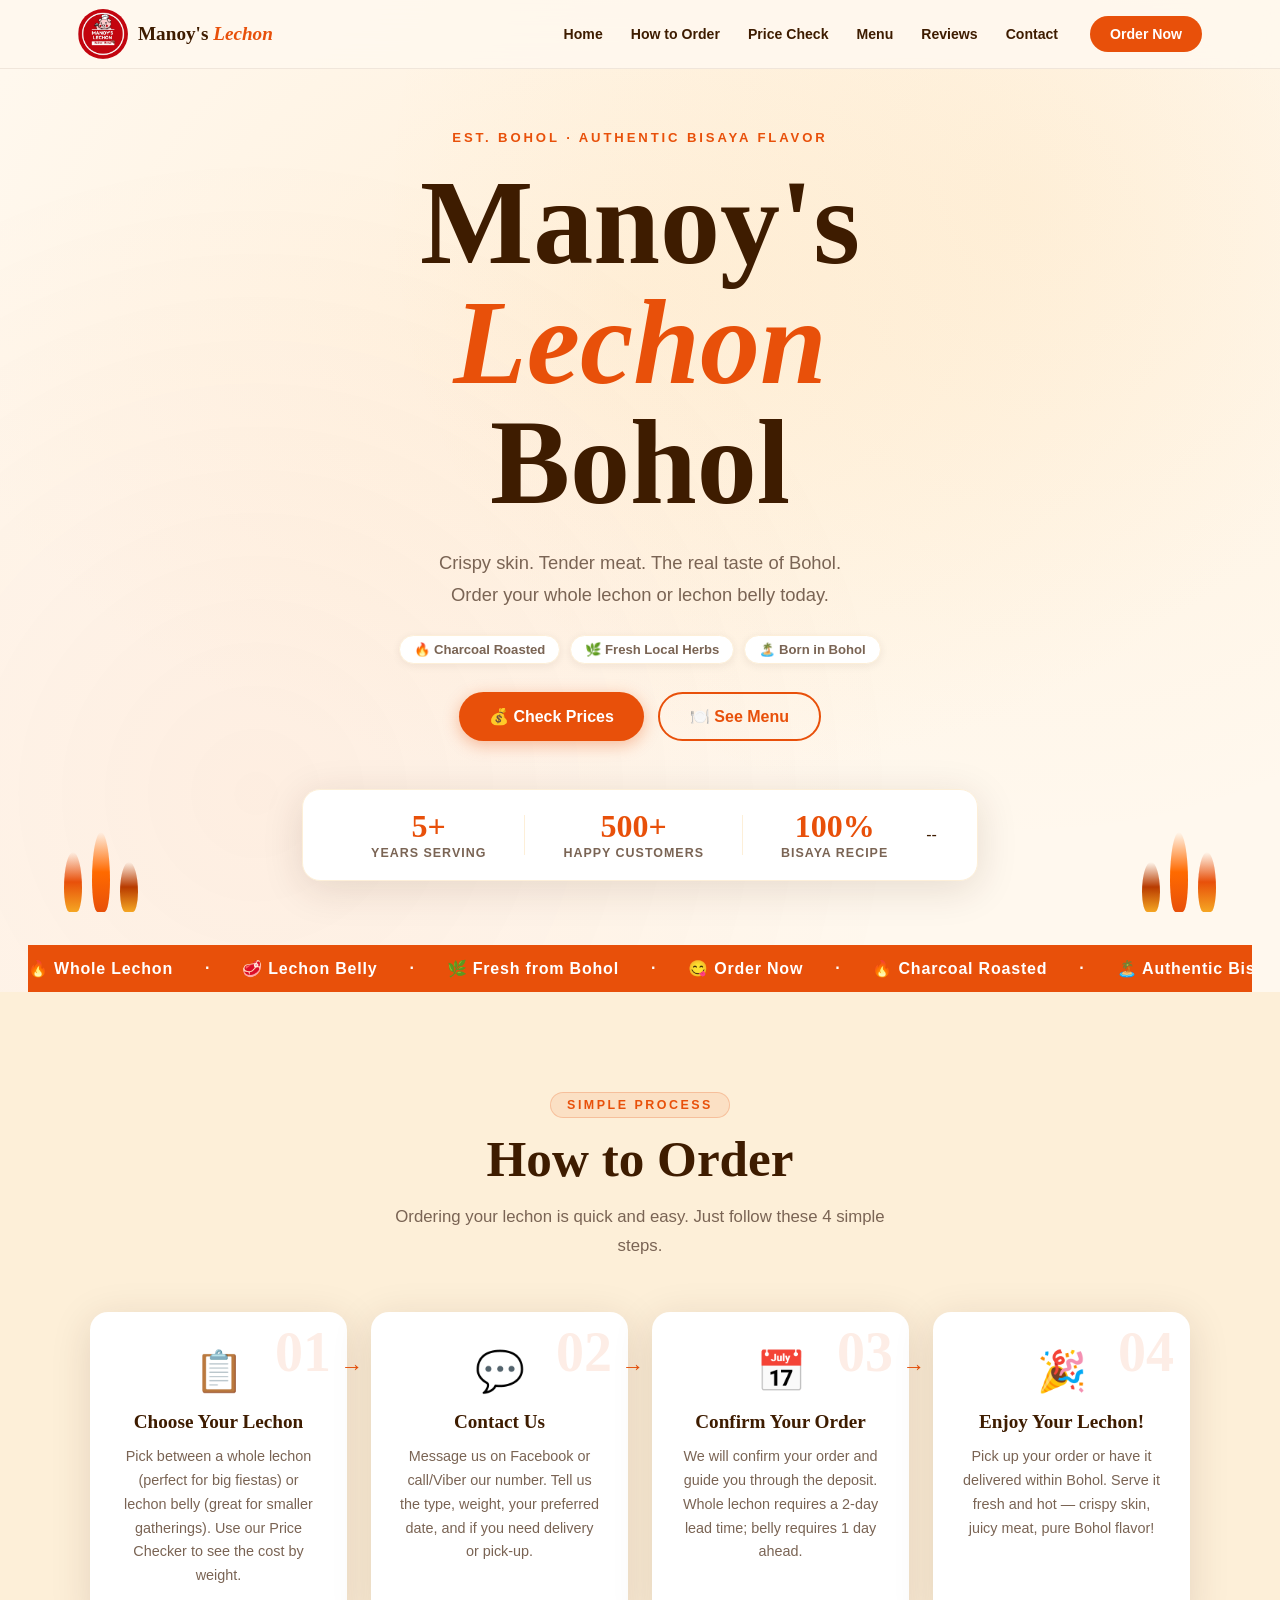
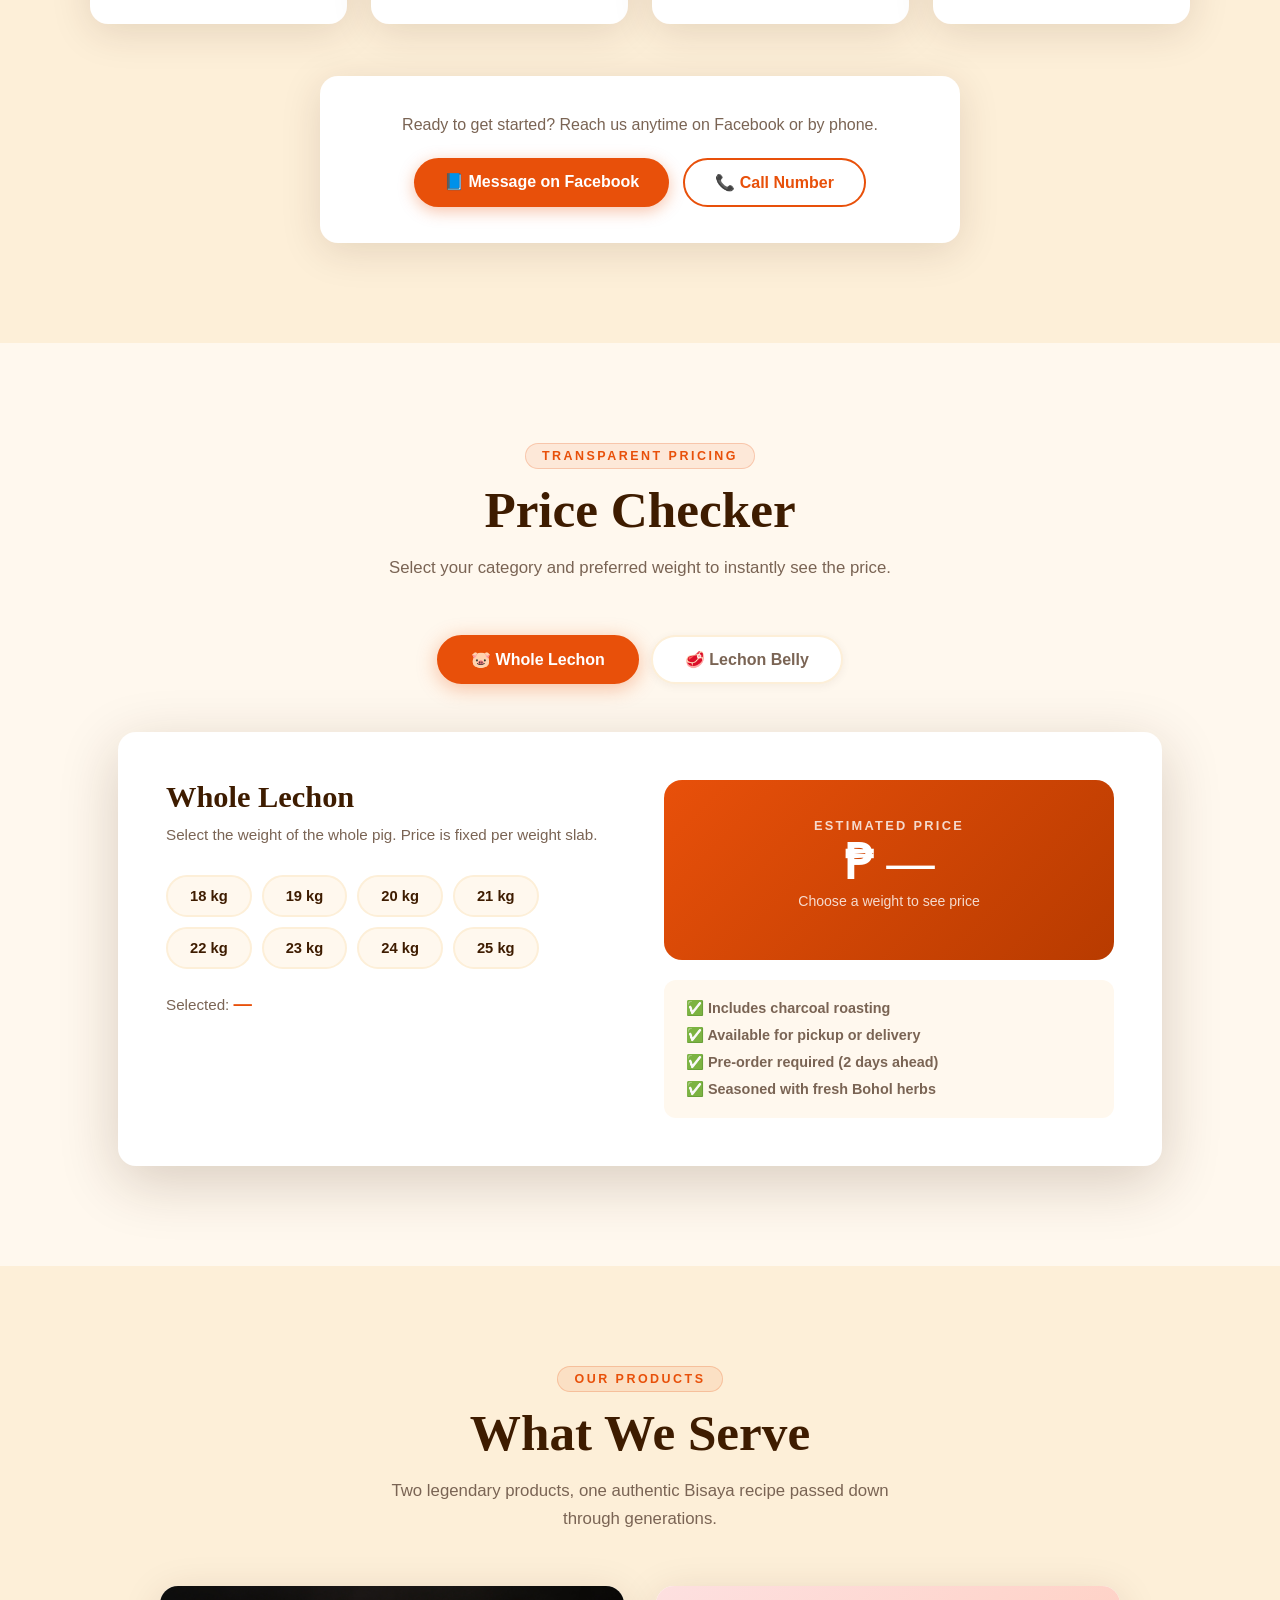
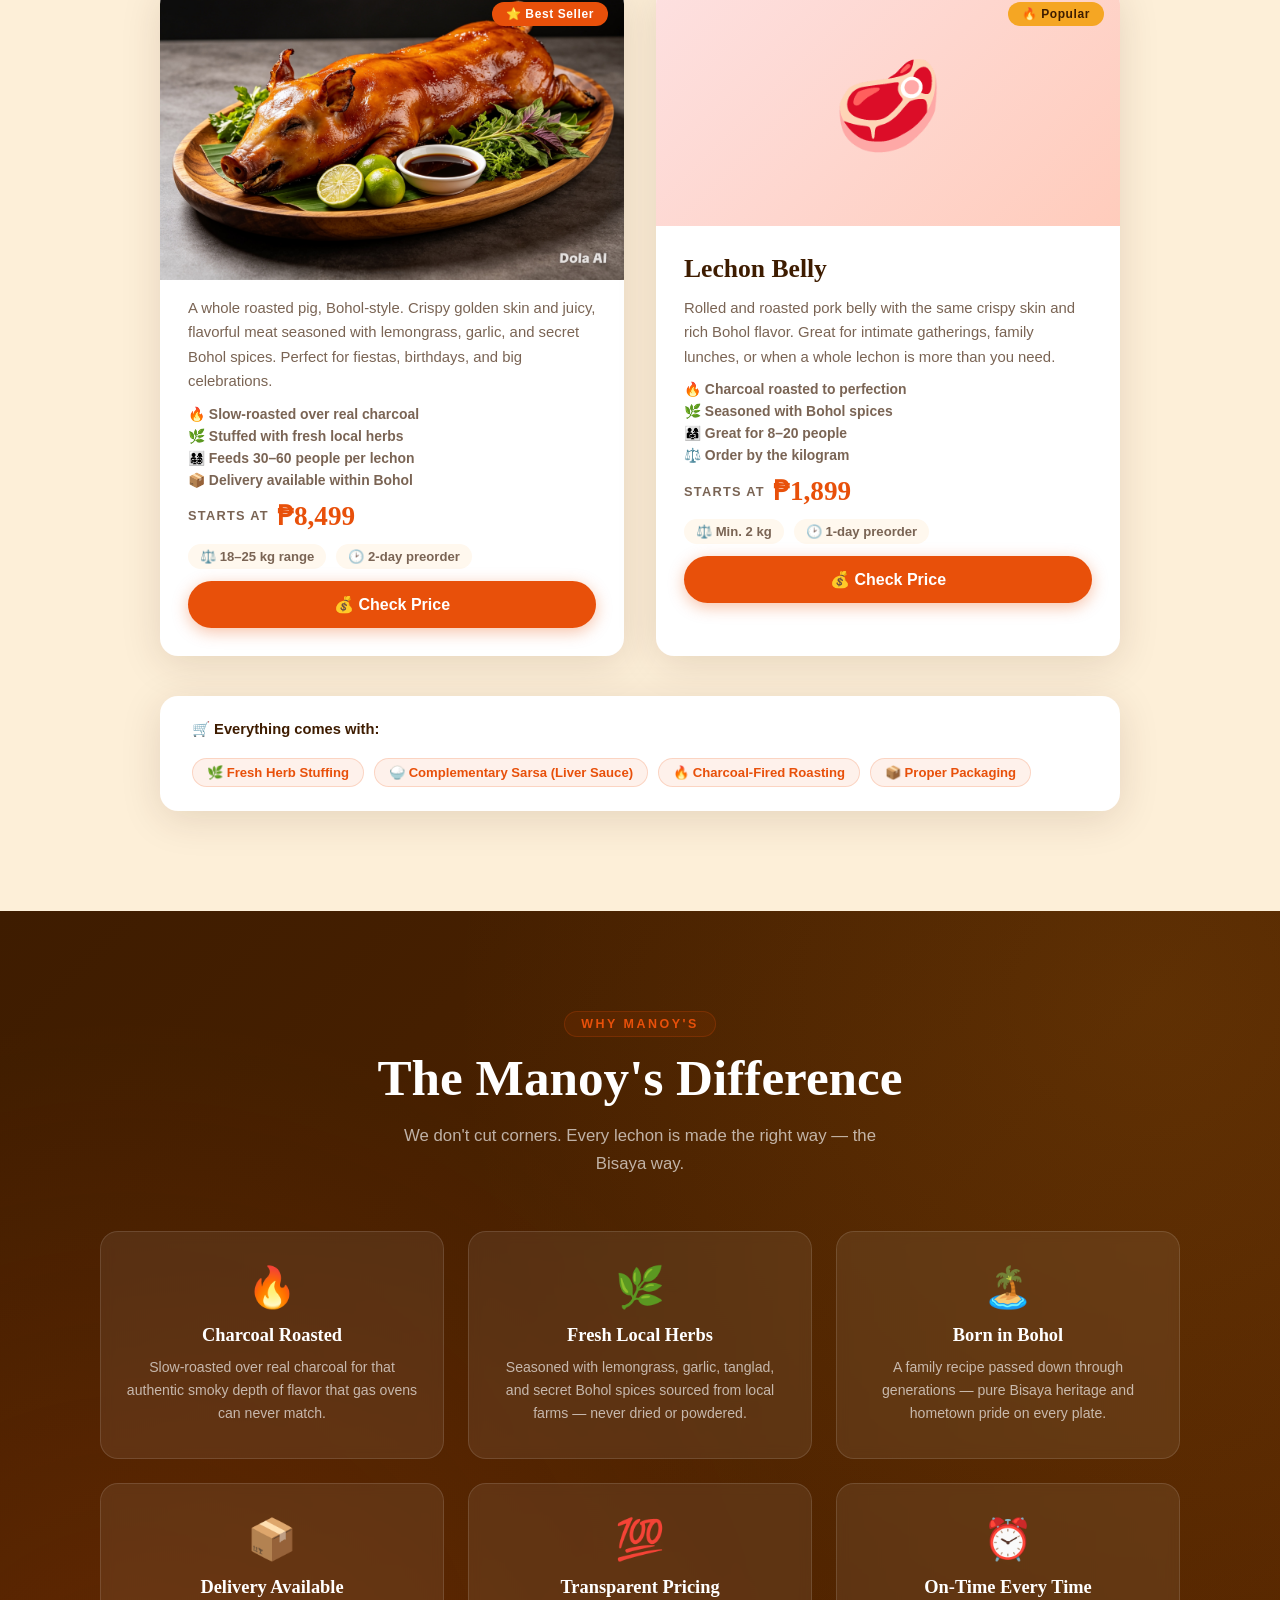
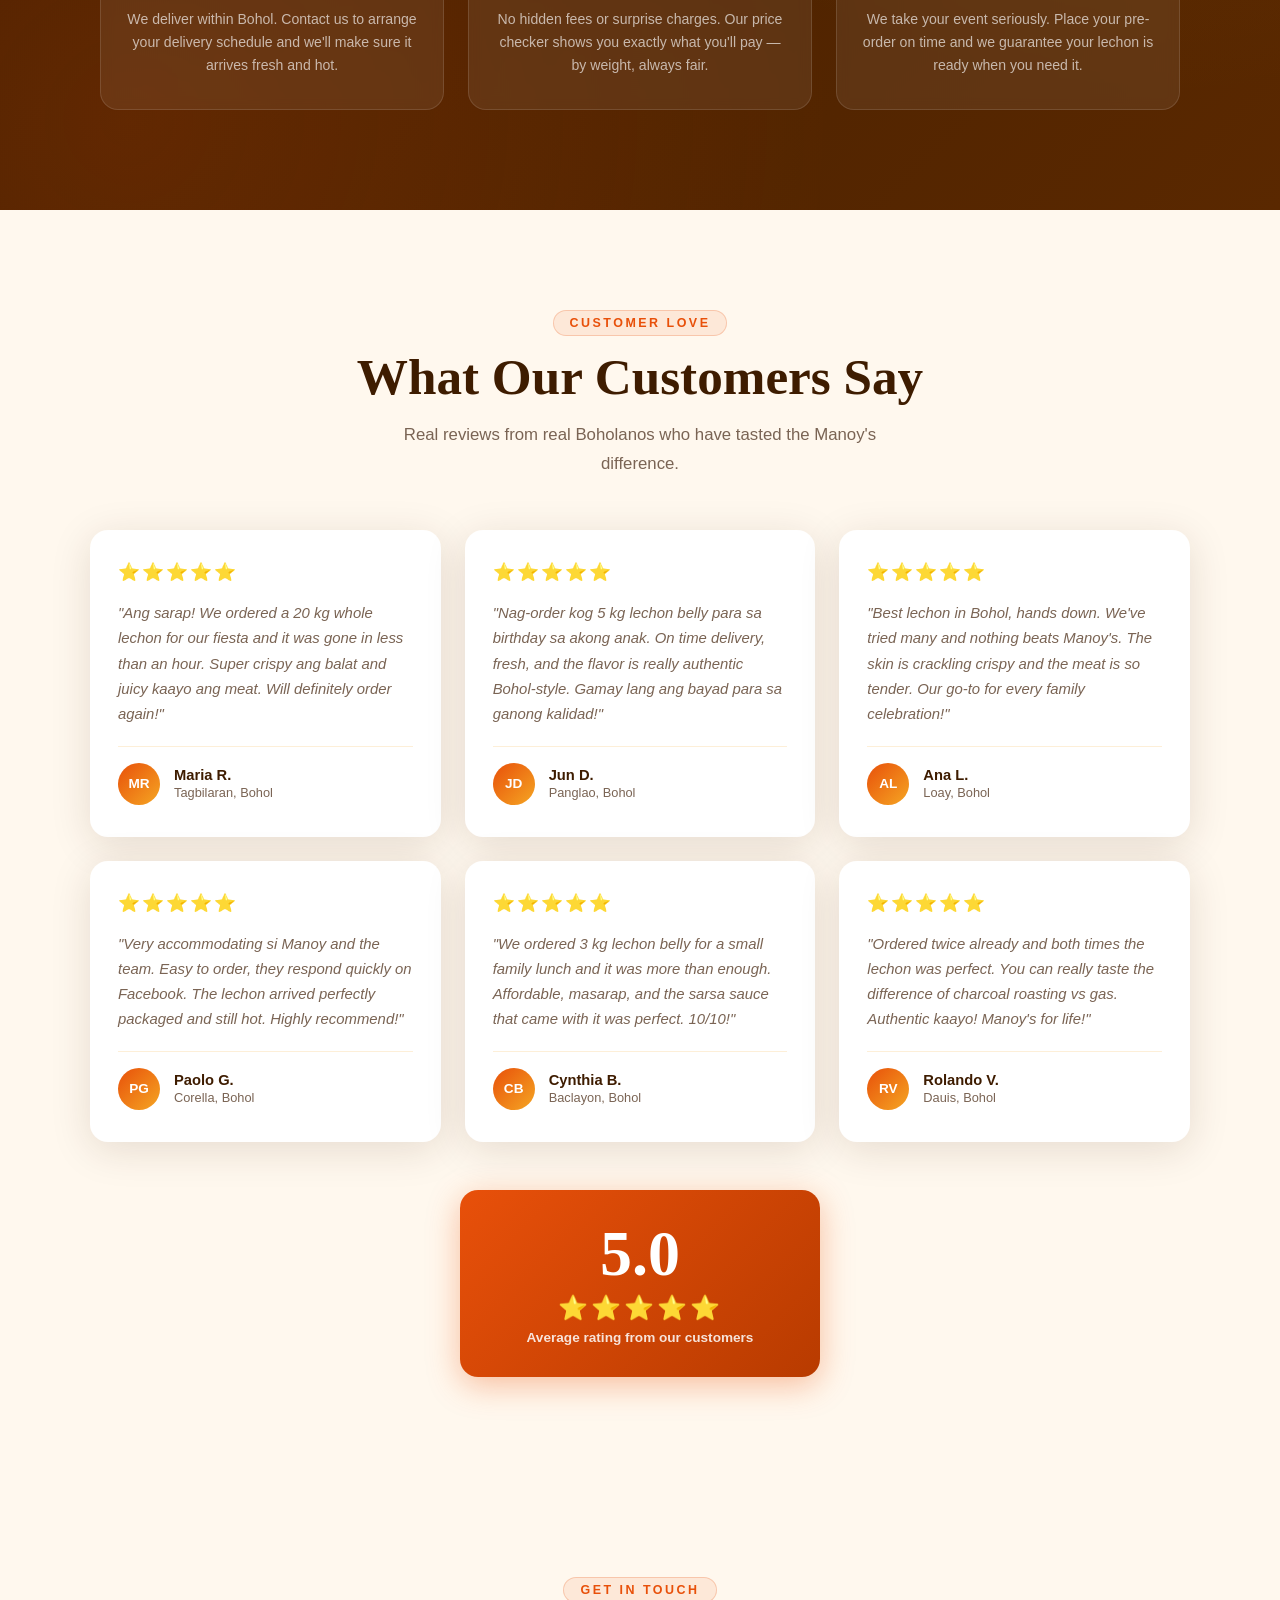
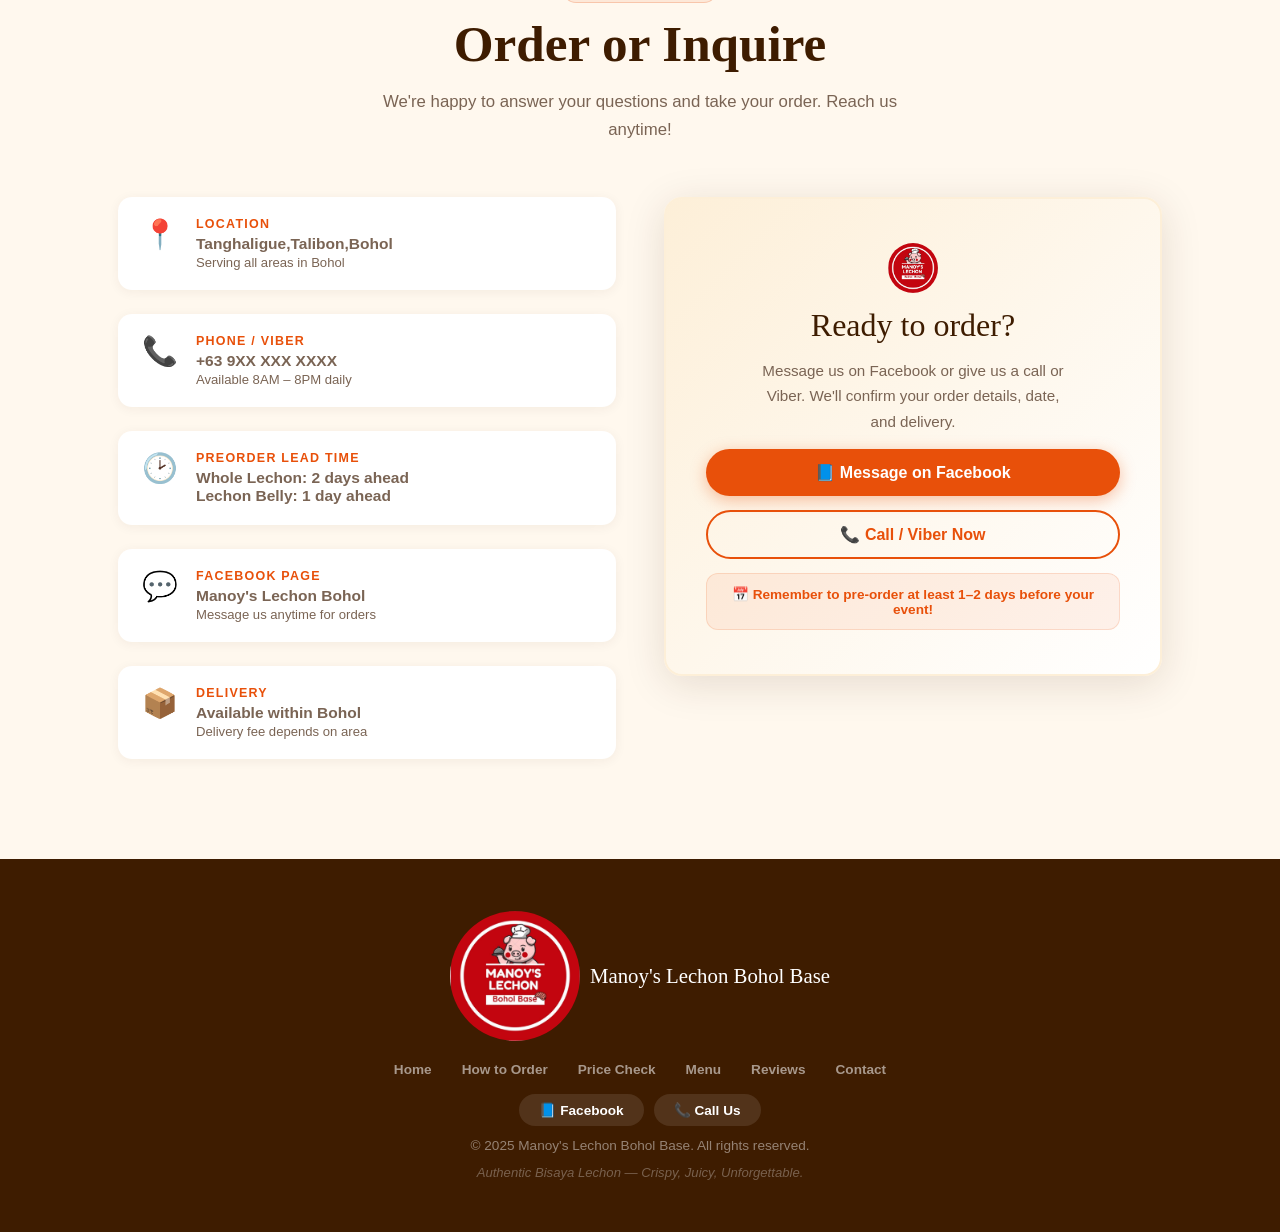
==== commit 470f1b71: "Update index.html back to normal picture" ====
--- a/index.html
+++ b/index.html
@@ -111,7 +111,7 @@
         <div class="hero-stat">
           <span class="stat-number">100%</span>
           <span class="stat-label">Bisaya Recipe</span>
-        </div>
+        </div>--
       </div>
     </div>
 
@@ -215,19 +215,13 @@
     </div>
 
     <!-- Category Tabs -->
-    <div class="tab-group reveal">
-  <button class="tab-btn active" data-tab="whole" onclick="switchTab('whole', this)">
-      <img src="asset/photos/Lechon.PNG" alt="Whole Lechon" style="height: 20px; vertical-align: middle; margin-right: 6px;">
-      Whole Lechon
-  
-  </button>
-  
-<button class="tab-btn" data-tab="belly" onclick="switchTab('belly', this)">
-  
-  <img src="asset/photos/Lechon.PNG" alt="Lechon Belly" style="height: 20px; vertical-align: middle; margin-right: 6px;">
-  Lechon Belly
-
-</button>
+  <div class="tab-group reveal">
+      <button class="tab-btn active" data-tab="whole" onclick="switchTab('whole', this)">
+        🐷 Whole Lechon
+      </button>
+      <button class="tab-btn" data-tab="belly" onclick="switchTab('belly', this)">
+        🥩 Lechon Belly
+      </button>
     </div>
 
     <!-- ── WHOLE LECHON PANEL ── -->
@@ -309,9 +303,9 @@
       <!-- Whole Lechon Card -->
       <div class="menu-card reveal">
         <div class="menu-img-wrap">
-          <div class="menu-img-placeholder whole-placeholder">
-            <span class="product-emoji">🐷</span>
-          </div>
+         <div class="menu-img-placeholder whole-placeholder">
+            <img src="/asset/picture/Lechon.PNG" alt="Lechon" class="product-img">
+        </div>
           <div class="menu-badge">⭐ Best Seller</div>
         </div>
         <div class="menu-card-body">
